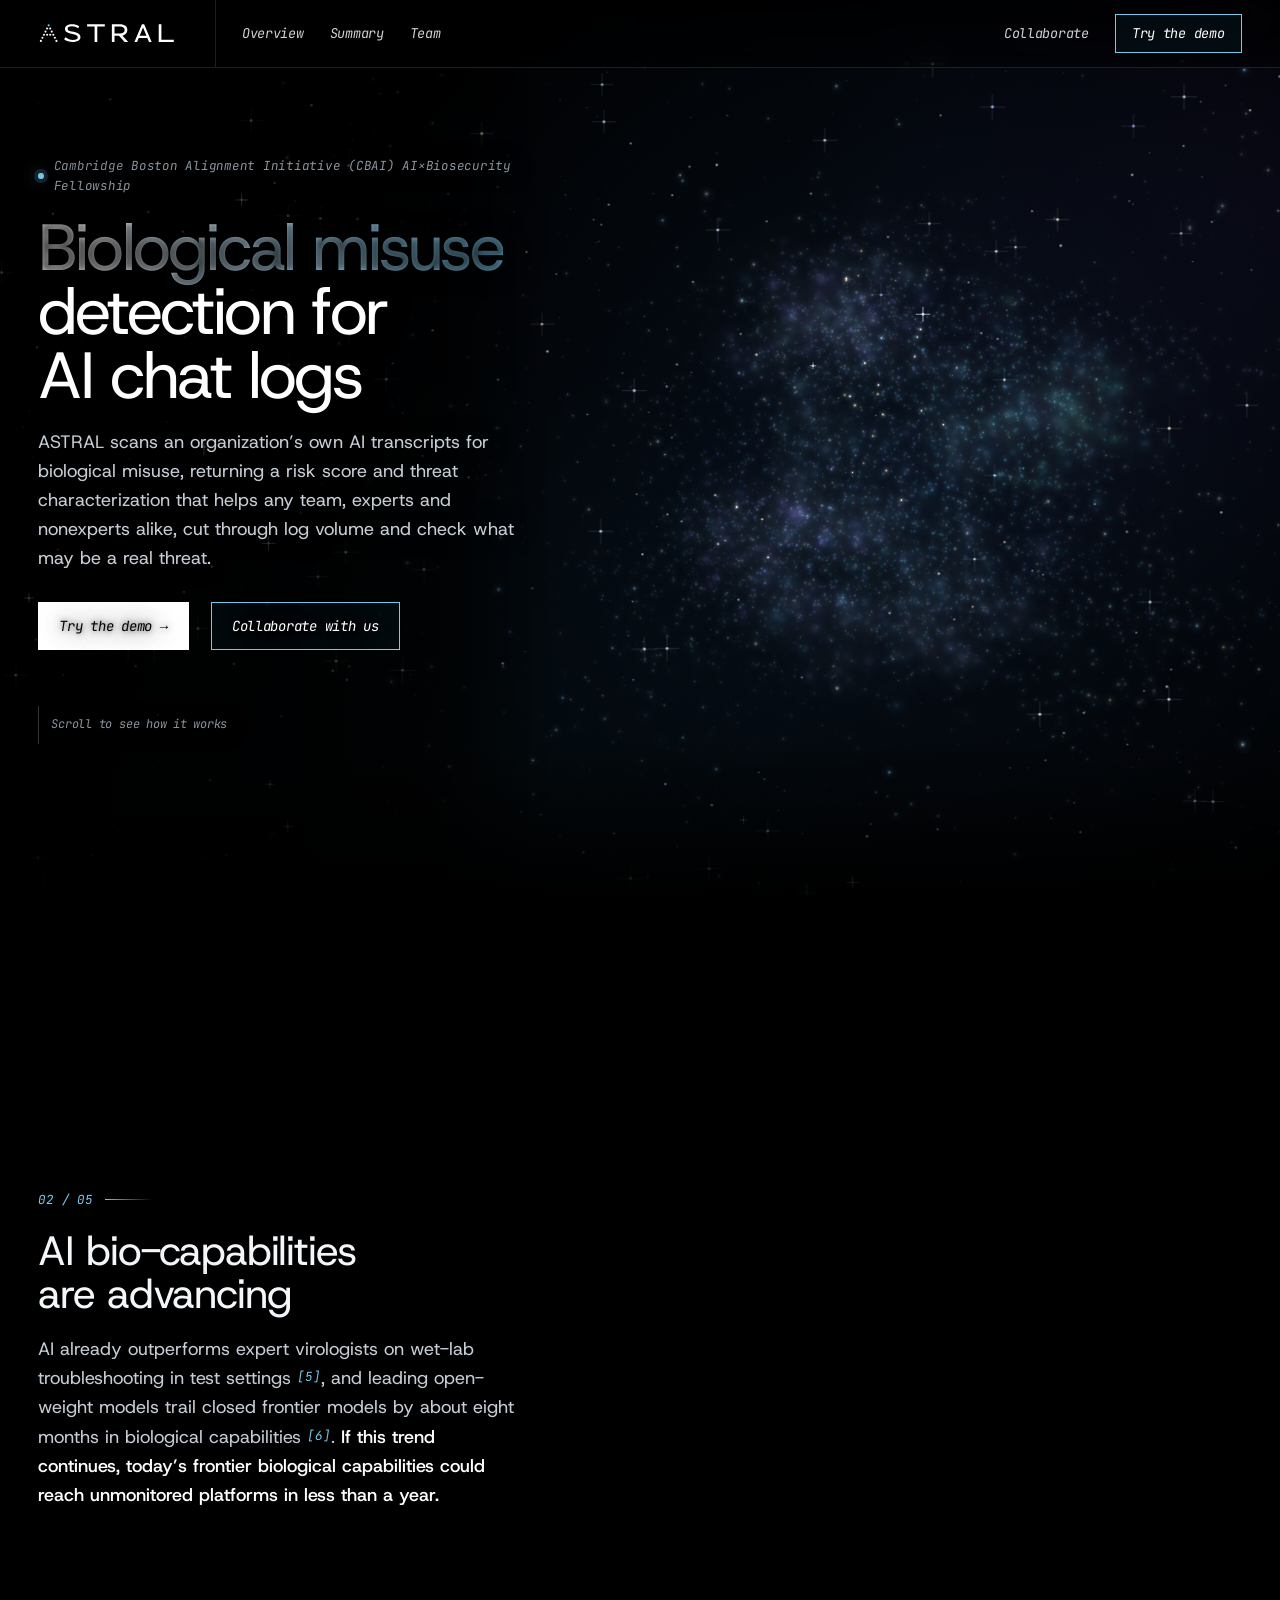
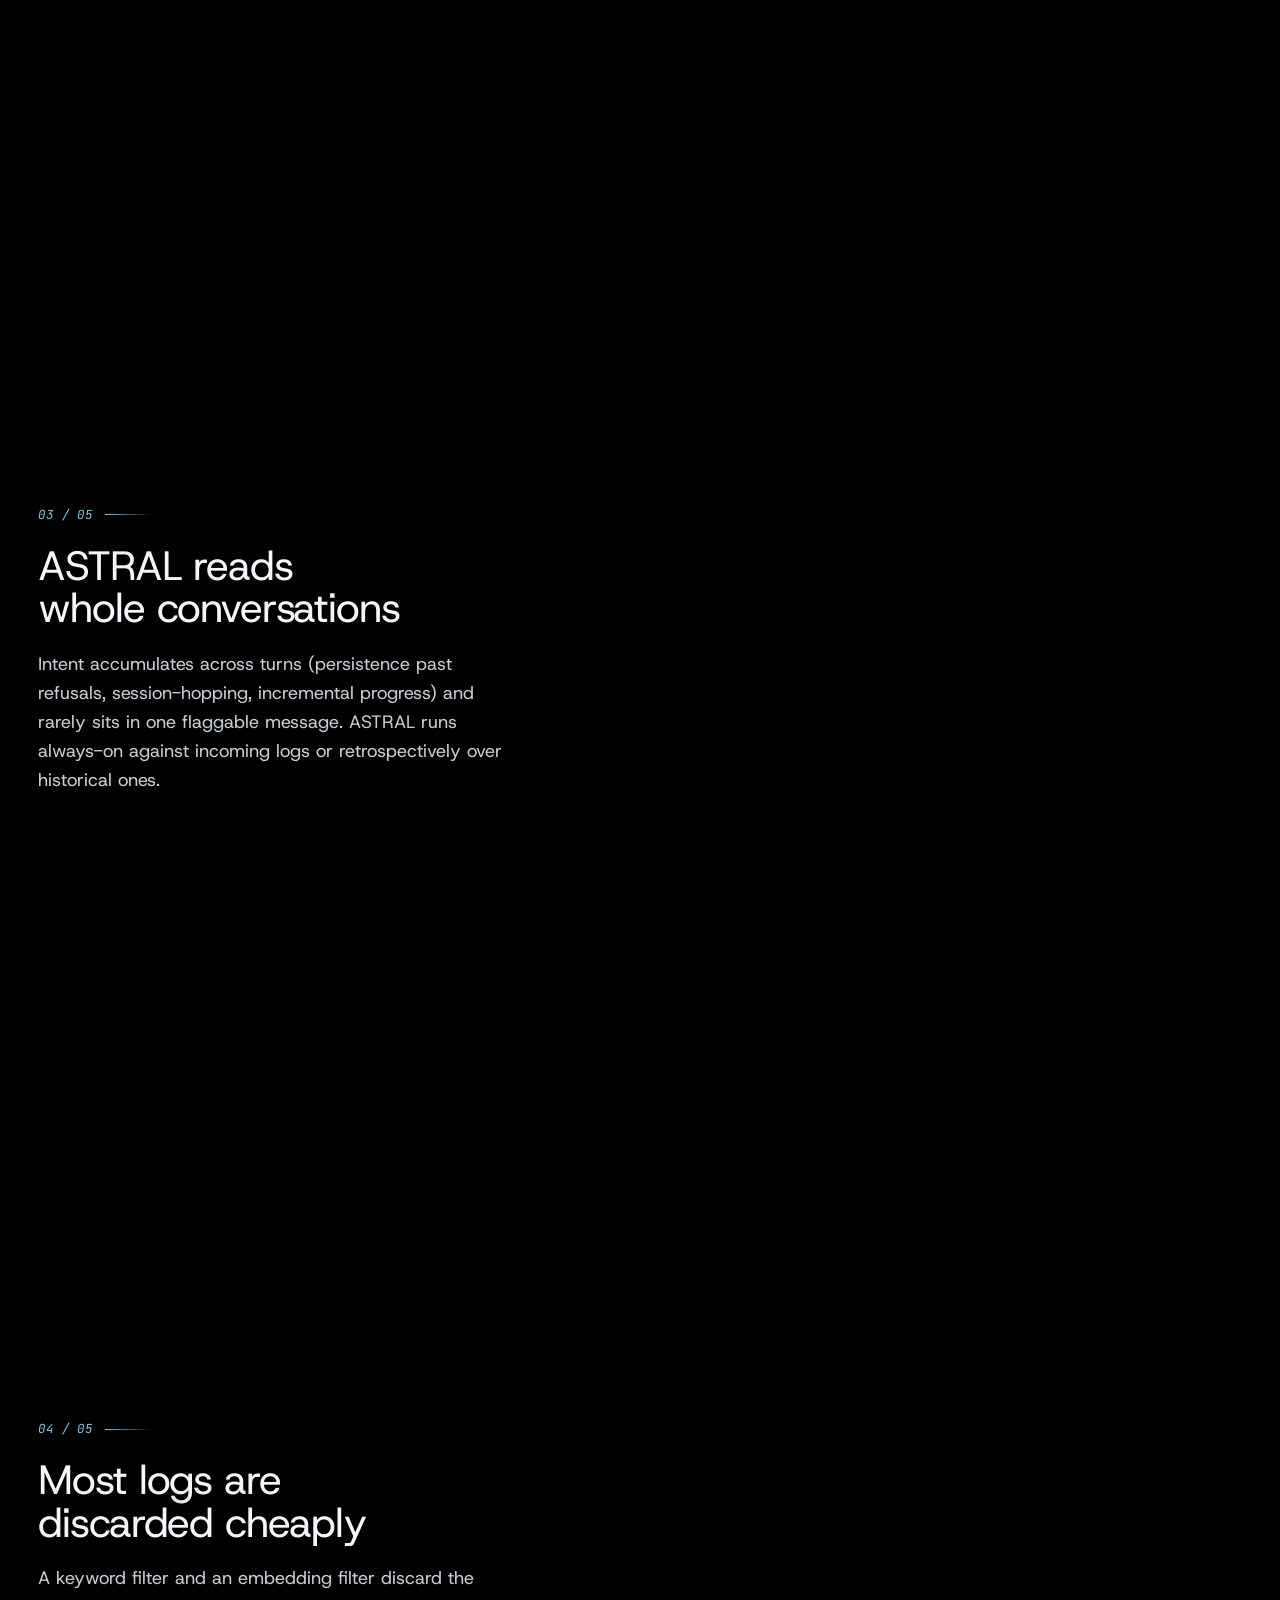
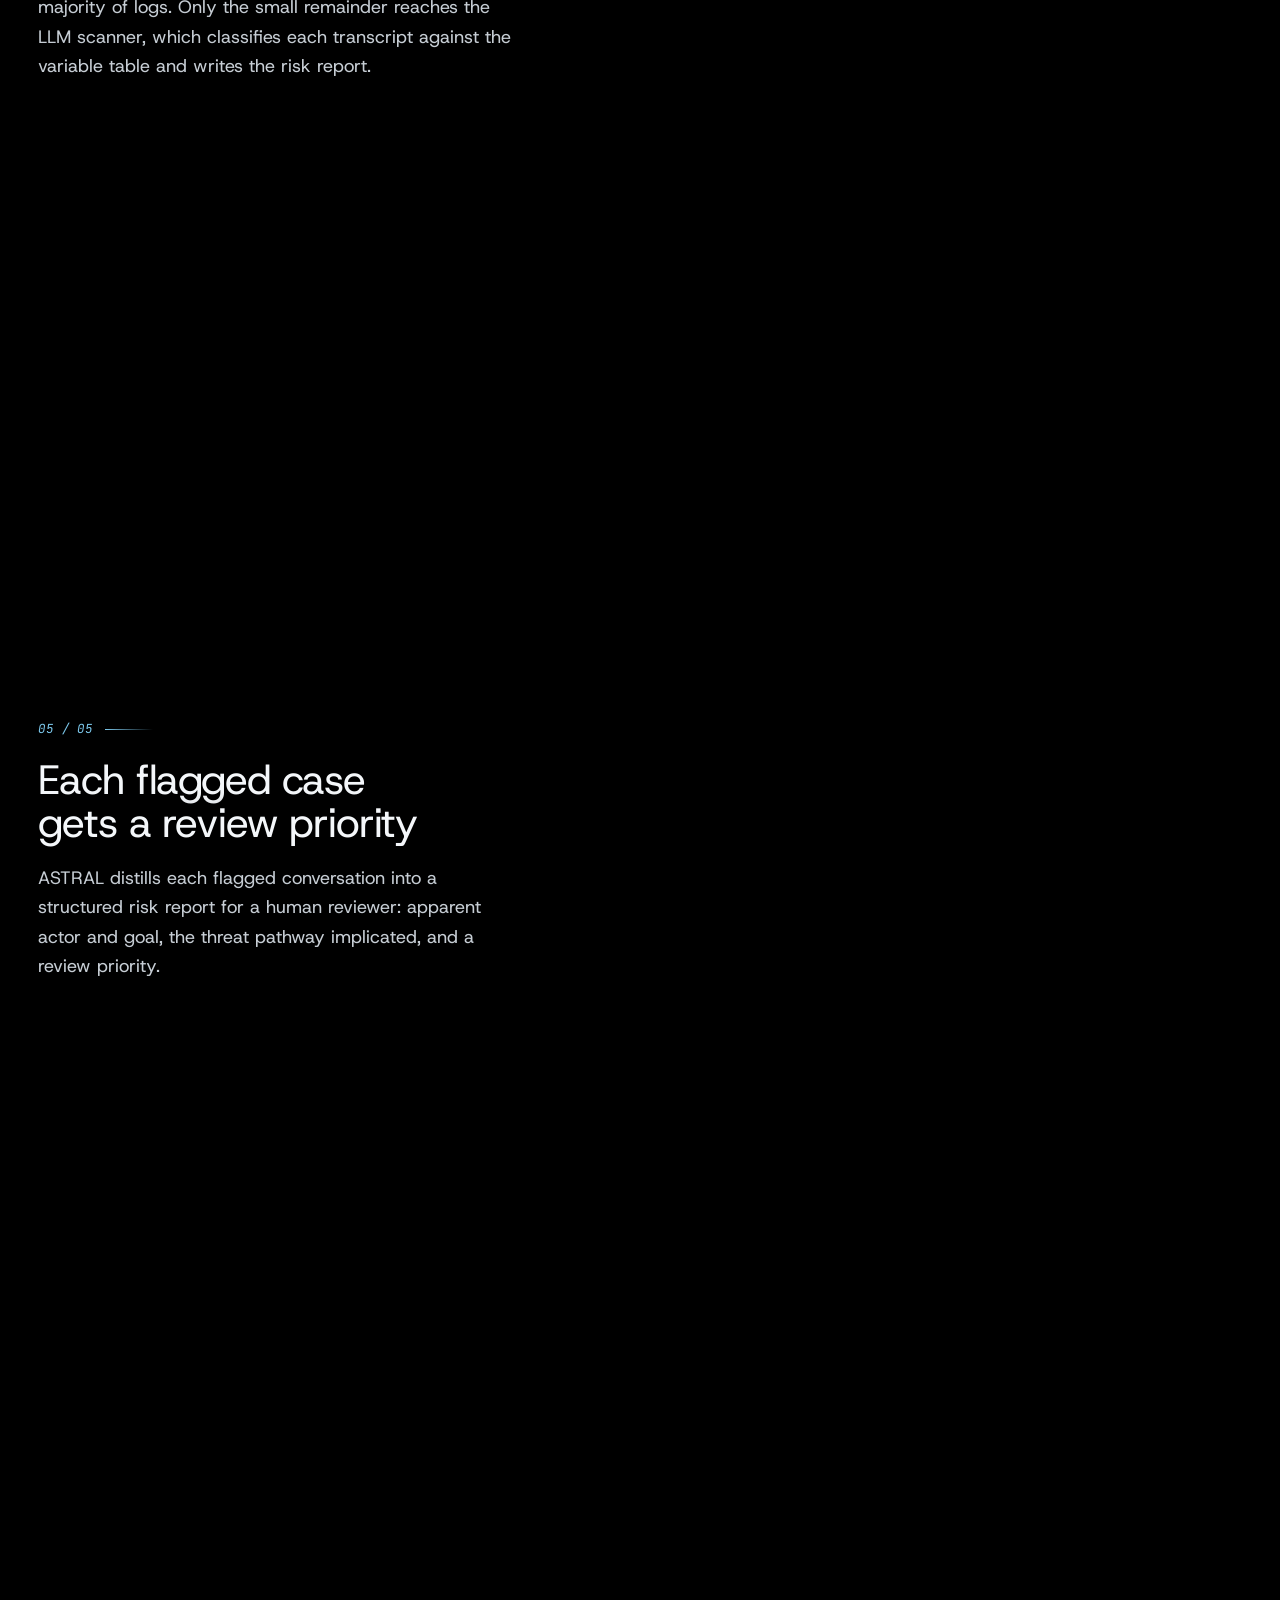
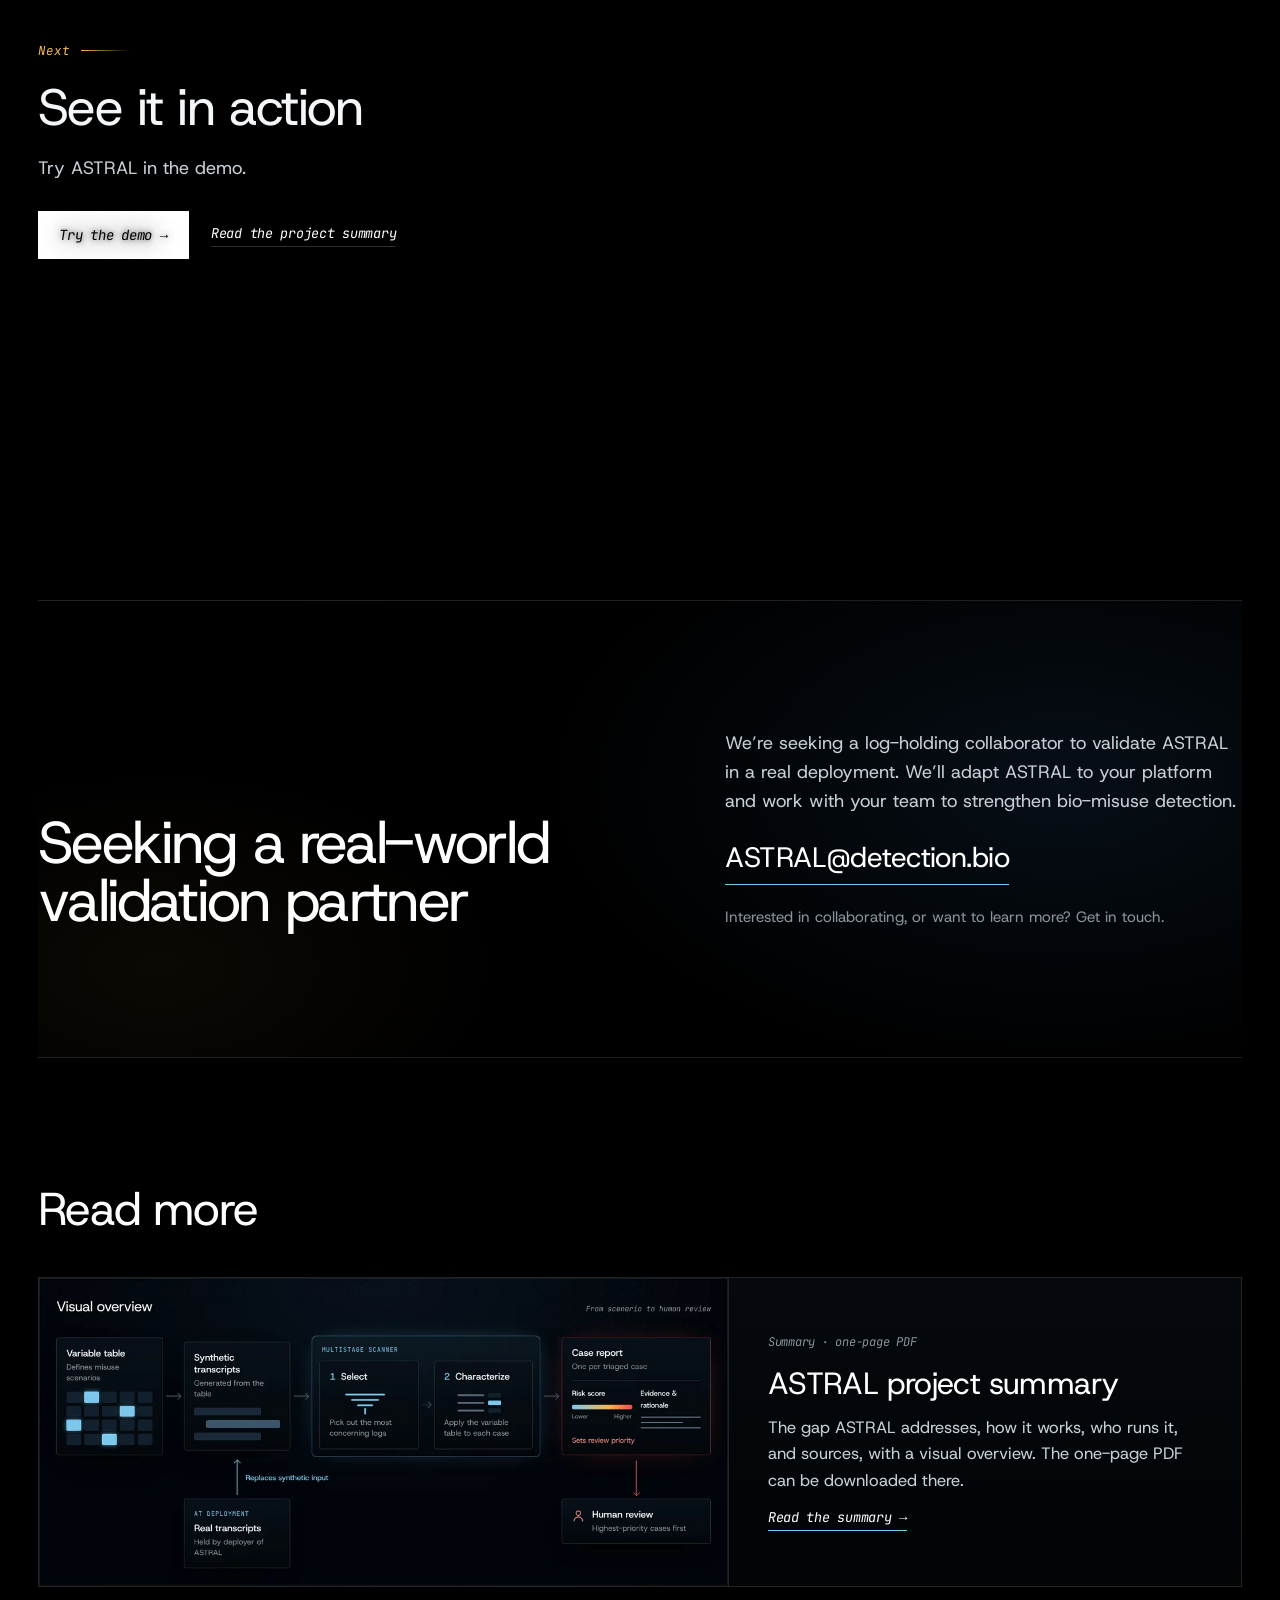
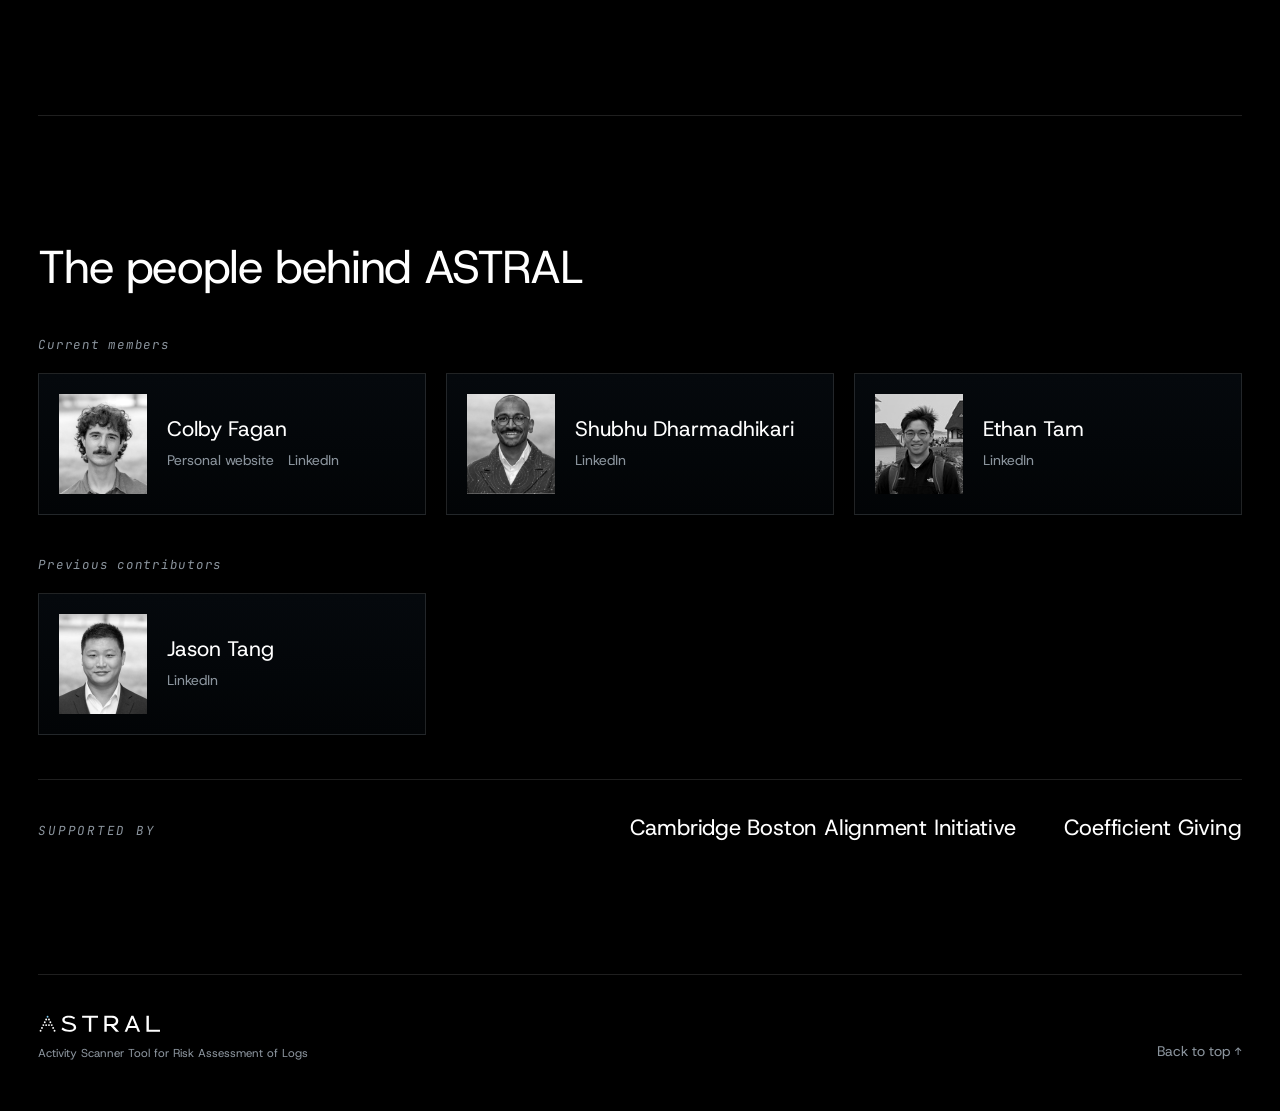
==== docs/index.html @ 5ff8e266 "Open with a nebula that forms the ASTRAL mark; drop heading labels Co-Authored-By: Claude Opus 5.5 <" ====
<!doctype html>
<html lang="en">
<head>
<meta charset="utf-8"><meta name="viewport" content="width=device-width, initial-scale=1">
<meta name="theme-color" content="#000000">
<meta name="robots" content="index, follow">
<link rel="canonical" href="https://astral.detection.bio/">
<meta name="description" content="ASTRAL scans an organization’s own AI chat logs for biological misuse and ranks conversations for human review. Try the demo or contact ASTRAL@detection.bio.">
<meta property="og:type" content="website">
<meta property="og:site_name" content="ASTRAL">
<meta property="og:title" content="ASTRAL — Biological misuse detection for AI chat logs">
<meta property="og:description" content="ASTRAL scans an organization’s own AI chat logs for biological misuse and ranks conversations for human review. Try the demo or contact ASTRAL@detection.bio.">
<meta property="og:url" content="https://astral.detection.bio/">
<meta property="og:image" content="https://astral.detection.bio/assets/social-preview.png?v=64b65c95d713">
<meta property="og:image:width" content="1200">
<meta property="og:image:height" content="630">
<meta property="og:image:alt" content="ASTRAL: biological misuse detection for AI chat logs, beside a nebula in which the ASTRAL mark forms">
<meta name="twitter:card" content="summary_large_image">
<meta name="twitter:image" content="https://astral.detection.bio/assets/social-preview.png?v=64b65c95d713">
<link rel="icon" href="assets/favicon.svg" type="image/svg+xml">
<link rel="icon" href="assets/favicon.ico" sizes="32x32">
<link rel="apple-touch-icon" href="assets/apple-touch-icon.png">
<title>ASTRAL — Biological misuse detection for AI chat logs</title>
<link rel="stylesheet" href="fonts.css?v=89ebba103f18">
<script>document.documentElement.classList.add('js')</script>
<style>
/* Layout: the dotted scene is pinned full-bleed behind the page while five text panels scroll over its left side;
   below it, contact, writing and team continue on the same black ground. */
:root{
  --bg:#000; --ink:#f4f7fa; --text:#c7ced5; --muted:#8a939c; --faint:#59626b;
  --line:rgba(255,255,255,.12); --line-2:rgba(255,255,255,.2);
  --ice:#7cc8ec; --ice-deep:#0e2a36; --amber:#f4b856;
  --sans:'Host Grotesk','Helvetica Neue',Arial,sans-serif;
  --mono:'JetBrains Mono',ui-monospace,Menlo,monospace;
  --gutter:clamp(20px,3vw,40px); --max:1400px;
  color-scheme:dark;
}
*{box-sizing:border-box}
html{scroll-behavior:smooth}
body{margin:0;background:var(--bg);color:var(--text);font-family:var(--sans);font-size:18px;line-height:1.6;-webkit-font-smoothing:antialiased;overflow-x:clip}
a{color:inherit;text-decoration:none}
h1,h2,h3,p{margin:0}
.i{font-family:var(--mono);font-style:italic;font-weight:400;letter-spacing:-.02em}
.skip-link{position:absolute;left:12px;top:-80px;z-index:40;background:#fff;color:#000;padding:10px 14px;font-size:14px}.skip-link:focus{top:12px}
a:focus-visible,button:focus-visible{outline:2px solid var(--ice);outline-offset:3px}
.wrap{max-width:var(--max);margin:0 auto;padding-inline:var(--gutter)}

/* header */
.site-header{position:fixed;inset:0 0 auto 0;z-index:20;height:68px;display:flex;align-items:stretch;border-bottom:1px solid var(--line);
  background:linear-gradient(180deg,rgba(0,0,0,.78),rgba(0,0,0,.45));backdrop-filter:blur(10px) saturate(1.2);-webkit-backdrop-filter:blur(10px) saturate(1.2)}
.brand{display:flex;align-items:center;padding:0 var(--gutter);border-right:1px solid var(--line)}
.logo{width:138px;height:auto;display:block}.logo-apex{fill:var(--ice)}.logo-dots circle,.logo-type{fill:#fff}
.site-header nav{display:flex;align-items:center;gap:26px;padding:0 26px;font-size:13.5px;color:#fff}
.site-header nav.right{margin-left:auto;padding-right:var(--gutter)}
.site-header nav a:not(.btn){opacity:.82;transition:opacity .2s}.site-header nav a:not(.btn):hover{opacity:1}
.btn{display:inline-flex;align-items:center;gap:10px;border:1px solid var(--ice);padding:8px 16px;font-size:13.5px;color:#fff;background:rgba(14,42,54,.25);transition:background .2s,border-color .2s}
.btn:hover{background:var(--ice-deep)}
.btn.solid{background:#fff;color:#000;border-color:#fff}.btn.solid:hover{background:var(--ice);border-color:var(--ice)}

/* scrolly */
.scrolly{position:relative;display:grid;grid-template-columns:minmax(0,1fr)}
.pin{grid-area:1/1;position:sticky;top:0;height:100vh;height:100svh;margin-inline:calc(50% - 50vw);overflow:hidden}
.pin canvas{display:block;width:100%;height:100%;
  -webkit-mask-image:linear-gradient(90deg,rgba(0,0,0,.3) calc(var(--safe,45%) - 120px),#000 var(--safe,45%));mask-image:linear-gradient(90deg,rgba(0,0,0,.3) calc(var(--safe,45%) - 120px),#000 var(--safe,45%))}
.pin::after{content:"";position:absolute;inset:auto 0 0 0;height:18vh;background:linear-gradient(180deg,transparent,#000);pointer-events:none}
.steps{grid-area:1/1;position:relative;z-index:2;padding-inline:var(--gutter);max-width:var(--max);margin:0 auto;width:100%}
.step{min-height:100vh;min-height:100svh;display:flex;flex-direction:column;justify-content:center;gap:20px;max-width:34rem;padding-block:96px;
  transition:opacity .7s ease,transform .9s cubic-bezier(.2,.7,.2,1);text-shadow:0 0 24px #000,0 0 6px rgba(0,0,0,.7)}
.js .step{opacity:.2;transform:translateY(14px)}
.js .step.is-active{opacity:1;transform:none}
.step .count{display:flex;align-items:center;gap:12px;font-size:12.5px;color:var(--ice)}
.step .count::after{content:"";width:48px;height:1px;background:linear-gradient(90deg,var(--ice),transparent)}
.step h2{font-weight:400;font-size:clamp(32px,3.2vw,48px);line-height:1.04;letter-spacing:-.028em;color:var(--ink);text-wrap:balance}
.step p.body{font-size:19px;line-height:1.62;color:var(--text);max-width:31em}
.step p.body strong{color:#fff;font-weight:500}
.cite{font-family:var(--mono);font-style:italic;font-size:.7em;color:var(--ice);vertical-align:.25em}
.hero h1{font-weight:400;font-size:clamp(46px,5.1vw,78px);line-height:.98;letter-spacing:-.04em;color:#fff;text-wrap:balance}
.hero h1 em{font-style:normal;background:linear-gradient(92deg,#fff 10%,#a9dcf5 60%,#7cc8ec);-webkit-background-clip:text;background-clip:text;color:transparent}
.hero .kicker{display:flex;align-items:center;gap:10px;font-size:12.5px;color:var(--muted)}
.hero .kicker::before{content:"";width:6px;height:6px;border-radius:50%;background:var(--ice);box-shadow:0 0 0 4px rgba(124,200,236,.14),0 0 14px rgba(124,200,236,.8)}
.btn.lg{padding:12px 20px;font-size:14px}
.step .actions{display:flex;flex-wrap:wrap;gap:12px 22px;align-items:center;margin-top:8px}
.step .actions .link{font-size:13.5px;color:#fff;border-bottom:1px solid var(--line-2);padding-bottom:2px}
.cue{display:flex;align-items:center;gap:12px;margin-top:36px;font-size:12px;color:var(--muted)}
.cue span{position:relative;width:1px;height:38px;background:var(--line-2);overflow:hidden}
.cue span::after{content:"";position:absolute;left:0;top:-40%;width:1px;height:40%;background:var(--ice);animation:cue 2.2s cubic-bezier(.6,0,.2,1) infinite}
@keyframes cue{to{top:100%}}

/* sections below */
.section{position:relative;z-index:2;border-top:1px solid var(--line);padding-block:clamp(80px,10vw,140px)}
.section-head{display:flex;align-items:end;justify-content:space-between;gap:24px;margin-bottom:44px}
.section-head h2{font-weight:400;font-size:clamp(34px,3.6vw,54px);line-height:1.02;letter-spacing:-.03em;color:#fff}
#contact{background:radial-gradient(60% 90% at 85% 40%,rgba(40,90,140,.16),transparent 70%),radial-gradient(40% 60% at 10% 80%,rgba(244,184,86,.05),transparent 70%)}
.contact{display:grid;grid-template-columns:minmax(0,1.1fr) minmax(0,.9fr);gap:56px;align-items:end}
.contact h2{font-weight:400;font-size:clamp(38px,4.6vw,70px);line-height:.98;letter-spacing:-.04em;color:#fff;text-wrap:balance}
.contact .side{display:grid;gap:20px}
.contact .mail{font-size:clamp(22px,2.2vw,30px);letter-spacing:-.02em;color:#fff;border-bottom:1px solid var(--ice);width:fit-content;padding-bottom:4px}
.contact .mail:hover{color:var(--ice)}
.contact .note{font-size:15px;color:var(--muted)}
.summary-card{display:grid;grid-template-columns:minmax(0,1.35fr) minmax(0,1fr);border:1px solid var(--line);background:linear-gradient(180deg,#05090d,#020406);transition:border-color .3s,transform .4s cubic-bezier(.2,.7,.2,1)}
.summary-card:hover{border-color:rgba(124,200,236,.45);transform:translateY(-3px)}
.summary-card .shot{display:block;overflow:hidden;border-right:1px solid var(--line);background:#02050a}
.summary-card .shot img{display:block;width:100%;height:100%;object-fit:cover;object-position:left center;transition:transform .8s cubic-bezier(.2,.7,.2,1)}
.summary-card:hover .shot img{transform:scale(1.025)}
.summary-card .txt{display:grid;gap:14px;align-content:center;padding:clamp(24px,3vw,40px)}
.summary-card .meta{font-size:12px;color:var(--muted)}
.summary-card .h{font-size:clamp(26px,2.4vw,34px);line-height:1.08;letter-spacing:-.02em;color:#fff}
.summary-card .p{font-size:16.5px;color:var(--text)}
.summary-card .go{font-size:13.5px;color:#fff;border-bottom:1px solid var(--ice);width:fit-content;padding-bottom:1px}
.step.cta h2{font-size:clamp(38px,4vw,60px)}
.step.cta .count{color:var(--amber)}.step.cta .count::after{background:linear-gradient(90deg,var(--amber),transparent)}
.team-members{list-style:none;margin:0;padding:0;display:grid;grid-template-columns:repeat(3,minmax(0,1fr));gap:20px}
.member{position:relative;display:flex;gap:20px;align-items:center;padding:20px;border:1px solid var(--line);background:linear-gradient(180deg,#05090d,#020406);transition:border-color .3s}
.member:hover{border-color:rgba(124,200,236,.45)}
.member img{width:88px;height:100px;object-fit:cover;filter:grayscale(1) contrast(1.05);flex:none;transition:filter .4s}
.member:hover img{filter:grayscale(.2)}
.member-target{position:absolute;inset:0;z-index:1}
.member h4{margin:0;font-weight:400;font-size:21px;color:#fff;line-height:1.25}
.team-group{margin:0 0 18px;font-size:12.5px;letter-spacing:.06em;color:var(--muted)}
.team-members+.team-group{margin-top:40px}
.profile-links{position:relative;z-index:2;display:flex;gap:14px;margin-top:6px;font-size:14px;color:var(--muted)}
.member:not(.member--multi) .profile-links{z-index:0}
.profile-link:hover{color:var(--ice)}
.funders{display:flex;flex-wrap:wrap;align-items:baseline;gap:14px 48px;margin-top:44px;padding-top:30px;border-top:1px solid var(--line)}
.funders .lbl{font-size:12.5px;letter-spacing:.14em;text-transform:uppercase;color:var(--muted);margin-right:auto}
.funders a{font-size:22px;letter-spacing:-.01em;color:#fff;border-bottom:1px solid transparent;transition:border-color .2s}
.funders a:hover{border-color:var(--ice)}
.site-footer{display:flex;justify-content:space-between;align-items:flex-end;gap:24px;padding-block:36px 48px;border-top:1px solid var(--line);font-size:14px;color:var(--muted)}
.site-footer .brand{display:flex;flex-direction:column;align-items:flex-start;gap:8px;padding:0;border:0}
.site-footer .logo{width:124px}
.site-footer .brand-expansion{display:block;font-size:11.5px}

@media (max-width:1320px){.step{max-width:30rem}.step p.body{font-size:18px}}
@media (max-width:1100px){.step{max-width:26rem}.step p.body{font-size:17px}.hero h1{font-size:clamp(40px,4.8vw,52px)}.step h2{font-size:32px}}
@media (max-width:900px){
  .site-header{position:sticky;height:auto}.brand{border-right:0;padding:16px 20px}
  .site-header nav{display:none}.site-header nav.right{display:flex;padding:0 20px}.site-header nav.right a:not(.btn){display:none}
  .scrolly{grid-template-rows:auto auto}
  .pin{grid-area:1/1;top:0;height:56svh;margin-inline:calc(50% - 50vw);z-index:3;background:#000}
  .pin canvas{-webkit-mask-image:none;mask-image:none}
  .pin::after{height:9vh}
  .steps{grid-area:2/1;padding-inline:20px}
  .step{min-height:68svh;justify-content:flex-start;padding-block:36px 24px;max-width:none;text-shadow:none}
  .step p.body{font-size:18px}.step h2{font-size:clamp(30px,8vw,40px)}
  .hero h1{font-size:clamp(40px,11vw,56px)}
  .cue{display:none}
  .contact,.summary-card,.team-members{grid-template-columns:minmax(0,1fr)}
  .summary-card .shot{border-right:0;border-bottom:1px solid var(--line);aspect-ratio:16/7}
  .site-footer{flex-direction:column;align-items:flex-start}
}
@media (prefers-reduced-motion:reduce){html{scroll-behavior:auto}.step{transition:none;transform:none}.cue span::after{animation:none}.summary-card,.summary-card .shot img,.member img{transition:none}}
</style>
</head>
<body>
<a class="skip-link" href="#top">Skip to content</a>
<header class="site-header">
  <a class="brand" href="#top" aria-label="ASTRAL home"><svg class="logo" viewBox="0 0 312 64" role="img" aria-label="ASTRAL"><g transform="translate(1.46,10.17) scale(0.704)"><circle class="logo-apex" cx="32" cy="6" r="3.4"/><g class="logo-dots"><circle cx="27" cy="16" r="3.4"/><circle cx="37" cy="16" r="3.4"/><circle cx="22" cy="26" r="3.4"/><circle cx="42" cy="26" r="3.4"/><circle cx="17" cy="36" r="3.4"/><circle cx="27" cy="36" r="3.4"/><circle cx="37" cy="36" r="3.4"/><circle cx="47" cy="36" r="3.4"/><circle cx="12" cy="46" r="3.4"/><circle cx="52" cy="46" r="3.4"/><circle cx="7" cy="56" r="3.4"/><circle cx="57" cy="56" r="3.4"/></g></g><g class="logo-type"><g transform="translate(58,9)"><path d="M35 6C30 2 25 1 19 1 9 1 3 6 3 13c0 7 5 10 15 12l4 1c7 2 10 4 10 8 0 5-4 7-11 7-7 0-12-3-17-7l-3 5c5 5 12 7 20 7 10 0 17-5 17-12 0-8-5-11-15-14l-5-1c-7-2-9-3-9-7 0-4 4-6 10-6 5 0 10 2 14 5Z" transform="translate(0,2.11) scale(1,.889)"/></g><g transform="translate(111,9)"><path d="M0 3h40v5H23v35h-6V8H0Z"/></g><g transform="translate(164,9)"><path fill-rule="evenodd" d="M3 3h18c11 0 17 5 17 13 0 6-4 11-11 13l13 14h-8L19 29H9v14H3Zm6 5v16h12c7 0 11-3 11-8s-4-8-11-8Z"/></g><g transform="translate(217,9)"><path d="M1 43 18 3h5l17 40h-6L20.5 10 7 43Z M10 29h21v5H10Z"/></g><g transform="translate(270,9)"><path d="M3 3h6v35h28v5H3Z"/></g></g></svg></a>
  <nav class="i"><a href="#top">Overview</a><a href="summary.html">Summary</a><a href="#team">Team</a></nav>
  <nav class="i right"><a href="#contact">Collaborate</a><a class="btn" href="demo/">Try the demo</a></nav>
</header>
<main id="top">
  <div class="scrolly">
    <div class="pin">
      <canvas role="img" aria-label="Dotted visual that changes as you scroll: a nebula in which the ASTRAL mark forms, a DNA double helix, a wall of chat transcripts, five transcripts flagged while the rest fade, and a list ranked priority 1 to 3."></canvas>
    </div>
    <div class="steps">
    <section class="step hero is-active" data-stage="0" aria-label="Introduction">
      <p class="kicker i">Cambridge Boston Alignment Initiative (CBAI) AI×Biosecurity Fellowship</p>
      <h1><em>Biological misuse</em> detection for AI chat logs</h1>
      <p class="body">ASTRAL scans an organization’s own AI transcripts for biological misuse, returning a risk score and threat characterization that helps any team, experts and nonexperts alike, cut through log volume and check what may be a real threat.</p>
      <div class="actions"><a class="btn solid lg i" href="demo/">Try the demo →</a><a class="btn lg i" href="#contact">Collaborate with us</a></div>
      <p class="cue i"><span></span>Scroll to see how it works</p>
    </section>
    <section class="step" data-stage="1">
      <p class="count i">02 / 05</p>
      <h2>AI bio-capabilities are advancing</h2>
      <p class="body">AI already outperforms expert virologists on wet-lab troubleshooting in test settings <span class="cite">[5]</span>, and leading open-weight models trail closed frontier models by about eight months in biological capabilities <span class="cite">[6]</span>. <strong>If this trend continues, today’s frontier biological capabilities could reach unmonitored platforms in less than a year.</strong></p>
    </section>
    <section class="step" data-stage="2">
      <p class="count i">03 / 05</p>
      <h2>ASTRAL reads whole conversations</h2>
      <p class="body">Intent accumulates across turns (persistence past refusals, session-hopping, incremental progress) and rarely sits in one flaggable message. ASTRAL runs always-on against incoming logs or retrospectively over historical ones.</p>
    </section>
    <section class="step" data-stage="3">
      <p class="count i">04 / 05</p>
      <h2>Most logs are discarded cheaply</h2>
      <p class="body">A keyword filter and an embedding filter discard the majority of logs. Only the small remainder reaches the LLM scanner, which classifies each transcript against the variable table and writes the risk report.</p>
    </section>
    <section class="step" data-stage="4">
      <p class="count i">05 / 05</p>
      <h2>Each flagged case gets a review priority</h2>
      <p class="body">ASTRAL distills each flagged conversation into a structured risk report for a human reviewer: apparent actor and goal, the threat pathway implicated, and a review priority.</p>
    </section>
    <section class="step cta" data-stage="4" aria-labelledby="demo-title">
      <p class="count i">Next</p>
      <h2 id="demo-title">See it in action</h2>
      <p class="body">Try ASTRAL in the demo.</p>
      <div class="actions"><a class="btn solid lg i" href="demo/">Try the demo →</a><a class="link i" href="summary.html">Read the project summary</a></div>
    </section>
    </div>
  </div>

  <div class="wrap">
  <section class="section" id="contact" aria-labelledby="contact-title">
    <div class="contact">
      <div><h2 id="contact-title">Seeking a real-world validation partner</h2></div>
      <div class="side"><p>We’re seeking a log-holding collaborator to validate ASTRAL in a real deployment. We’ll adapt ASTRAL to your platform and work with your team to strengthen bio-misuse detection.</p><a class="mail" href="mailto:ASTRAL@detection.bio">ASTRAL@detection.bio</a><p class="note">Interested in collaborating, or want to learn more? Get in touch.</p></div>
    </div>
  </section>

  <section class="section" id="read-more" aria-labelledby="read-title">
    <div class="section-head"><div><h2 id="read-title">Read more</h2></div></div>
    <a class="summary-card" href="summary.html">
      <span class="shot"><img src="assets/summary-preview.webp" width="1200" height="430" alt="Preview of the visual overview on the project summary page" loading="lazy" decoding="async"></span>
      <span class="txt">
        <span class="meta i">Summary · one-page PDF</span>
        <span class="h">ASTRAL project summary</span>
        <span class="p">The gap ASTRAL addresses, how it works, who runs it, and sources, with a visual overview. The one-page PDF can be downloaded there.</span>
        <span class="go i">Read the summary →</span>
      </span>
    </a>
  </section>

  <section class="section" id="team" aria-labelledby="team-title">
    <div class="section-head"><div><h2 id="team-title">The people behind ASTRAL</h2></div></div>
    <h3 class="team-group i" id="current-members-title">Current members</h3>
    <ul class="team-members" aria-labelledby="current-members-title">
      <li class="member member--multi"><a class="member-target" href="https://colbyfagan.com" aria-label="Colby Fagan personal website"></a><img src="assets/team/colby-fagan.jpg" alt="" width="640" height="640" loading="lazy" decoding="async"><div class="member-info"><h4>Colby Fagan</h4><div class="profile-links"><a class="profile-link" href="https://colbyfagan.com">Personal website</a><a class="profile-link" href="https://www.linkedin.com/in/colby-fagan/">LinkedIn</a></div></div></li>
      <li class="member"><a class="member-target" href="https://www.linkedin.com/in/shubhu-dharmadhikari/" aria-label="Shubhu Dharmadhikari on LinkedIn"></a><img src="assets/team/shubhu-dharmadhikari.jpg" alt="" width="640" height="640" loading="lazy" decoding="async"><div class="member-info"><h4>Shubhu Dharmadhikari</h4><div class="profile-links"><span class="profile-link">LinkedIn</span></div></div></li>
      <li class="member"><a class="member-target" href="https://www.linkedin.com/in/ethantam5133/" aria-label="Ethan Tam on LinkedIn"></a><img src="assets/team/ethan-tam.jpg" alt="" width="128" height="128" loading="lazy" decoding="async"><div class="member-info"><h4>Ethan Tam</h4><div class="profile-links"><span class="profile-link">LinkedIn</span></div></div></li>
    </ul>
    <h3 class="team-group i" id="previous-contributors-title">Previous contributors</h3>
    <ul class="team-members" aria-labelledby="previous-contributors-title">
      <li class="member"><a class="member-target" href="https://www.linkedin.com/in/jason-tang-b28a0318a/" aria-label="Jason Tang on LinkedIn"></a><img src="assets/team/jason-tang.jpg" alt="" width="400" height="400" loading="lazy" decoding="async"><div class="member-info"><h4>Jason Tang</h4><div class="profile-links"><span class="profile-link">LinkedIn</span></div></div></li>
    </ul>
    <aside class="funders" aria-label="Project support"><p class="lbl i">Supported by</p><a href="https://www.cbai.ai/">Cambridge Boston Alignment Initiative</a><a href="https://coefficientgiving.org/">Coefficient Giving</a></aside>
  </section>

  <footer class="site-footer">
    <a class="brand" href="#top"><svg class="logo" viewBox="0 0 312 64" role="img" aria-label="ASTRAL"><g transform="translate(1.46,10.17) scale(0.704)"><circle class="logo-apex" cx="32" cy="6" r="3.4"/><g class="logo-dots"><circle cx="27" cy="16" r="3.4"/><circle cx="37" cy="16" r="3.4"/><circle cx="22" cy="26" r="3.4"/><circle cx="42" cy="26" r="3.4"/><circle cx="17" cy="36" r="3.4"/><circle cx="27" cy="36" r="3.4"/><circle cx="37" cy="36" r="3.4"/><circle cx="47" cy="36" r="3.4"/><circle cx="12" cy="46" r="3.4"/><circle cx="52" cy="46" r="3.4"/><circle cx="7" cy="56" r="3.4"/><circle cx="57" cy="56" r="3.4"/></g></g><g class="logo-type"><g transform="translate(58,9)"><path d="M35 6C30 2 25 1 19 1 9 1 3 6 3 13c0 7 5 10 15 12l4 1c7 2 10 4 10 8 0 5-4 7-11 7-7 0-12-3-17-7l-3 5c5 5 12 7 20 7 10 0 17-5 17-12 0-8-5-11-15-14l-5-1c-7-2-9-3-9-7 0-4 4-6 10-6 5 0 10 2 14 5Z" transform="translate(0,2.11) scale(1,.889)"/></g><g transform="translate(111,9)"><path d="M0 3h40v5H23v35h-6V8H0Z"/></g><g transform="translate(164,9)"><path fill-rule="evenodd" d="M3 3h18c11 0 17 5 17 13 0 6-4 11-11 13l13 14h-8L19 29H9v14H3Zm6 5v16h12c7 0 11-3 11-8s-4-8-11-8Z"/></g><g transform="translate(217,9)"><path d="M1 43 18 3h5l17 40h-6L20.5 10 7 43Z M10 29h21v5H10Z"/></g><g transform="translate(270,9)"><path d="M3 3h6v35h28v5H3Z"/></g></g></svg><span class="brand-expansion">Activity Scanner Tool for Risk Assessment of Logs</span></a>
    <a href="#top">Back to top ↑</a>
  </footer>
  </div>
</main>
<script src="scroll-visual.js?v=f06f231cb977"></script>
<script>
(() => {
  const canvas = document.querySelector('.pin canvas');
  const steps = [...document.querySelectorAll('.step')];
  const narrow = matchMedia('(max-width: 900px)');
  // The free area for the visual: from just right of the text column to the page gutter.
  const safe = () => {
    const c = canvas.getBoundingClientRect();
    if (narrow.matches) return { left: 0, right: c.width };
    const gutter = parseFloat(getComputedStyle(steps[0].parentElement).paddingRight) || 32;
    const left = steps[0].getBoundingClientRect().right - c.left + Math.max(32, c.width * .03);
    canvas.parentElement.style.setProperty('--safe', Math.round(left) + 'px');
    return { left, right: c.width - gutter };
  };
  const scene = AstralScroll.create(canvas, { safe });
  let current = 0;
  const stageOf = k => +steps[k].dataset.stage;
  const set = k => {
    if (k === current) return;
    current = k; scene.goTo(stageOf(k));
    steps.forEach((s, j) => s.classList.toggle('is-active', j === k));
  };
  const pick = () => {
    const line = innerHeight * (narrow.matches ? .78 : .55);
    let k = 0;
    steps.forEach((s, j) => { if (s.getBoundingClientRect().top < line) k = j; });
    set(k);
  };
  addEventListener('scroll', pick, { passive: true }); addEventListener('resize', pick); pick();
})();
</script>
</body>
</html>
---- docs/fonts.css ----
/* Host Grotesk and JetBrains Mono, self-hosted (SIL Open Font License). Paths are relative to this file. */
@font-face{font-family:'Host Grotesk';font-style:italic;font-weight:300 800;font-display:swap;src:url(assets/fonts/HostGrotesk-italic-300_800.woff2) format('woff2');unicode-range:U+0000-00FF, U+0131, U+0152-0153, U+02BB-02BC, U+02C6, U+02DA, U+02DC, U+0304, U+0308, U+0329, U+2000-206F, U+20AC, U+2122, U+2191, U+2193, U+2212, U+2215, U+FEFF, U+FFFD}
@font-face{font-family:'Host Grotesk';font-style:normal;font-weight:300 800;font-display:swap;src:url(assets/fonts/HostGrotesk-normal-300_800.woff2) format('woff2');unicode-range:U+0000-00FF, U+0131, U+0152-0153, U+02BB-02BC, U+02C6, U+02DA, U+02DC, U+0304, U+0308, U+0329, U+2000-206F, U+20AC, U+2122, U+2191, U+2193, U+2212, U+2215, U+FEFF, U+FFFD}
@font-face{font-family:'JetBrains Mono';font-style:italic;font-weight:100 800;font-display:swap;src:url(assets/fonts/JetBrainsMono-italic-100_800.woff2) format('woff2');unicode-range:U+0000-00FF, U+0131, U+0152-0153, U+02BB-02BC, U+02C6, U+02DA, U+02DC, U+0304, U+0308, U+0329, U+2000-206F, U+20AC, U+2122, U+2191, U+2193, U+2212, U+2215, U+FEFF, U+FFFD}
@font-face{font-family:'JetBrains Mono';font-style:normal;font-weight:100 800;font-display:swap;src:url(assets/fonts/JetBrainsMono-normal-100_800.woff2) format('woff2');unicode-range:U+0000-00FF, U+0131, U+0152-0153, U+02BB-02BC, U+02C6, U+02DA, U+02DC, U+0304, U+0308, U+0329, U+2000-206F, U+20AC, U+2122, U+2191, U+2193, U+2212, U+2215, U+FEFF, U+FFFD}
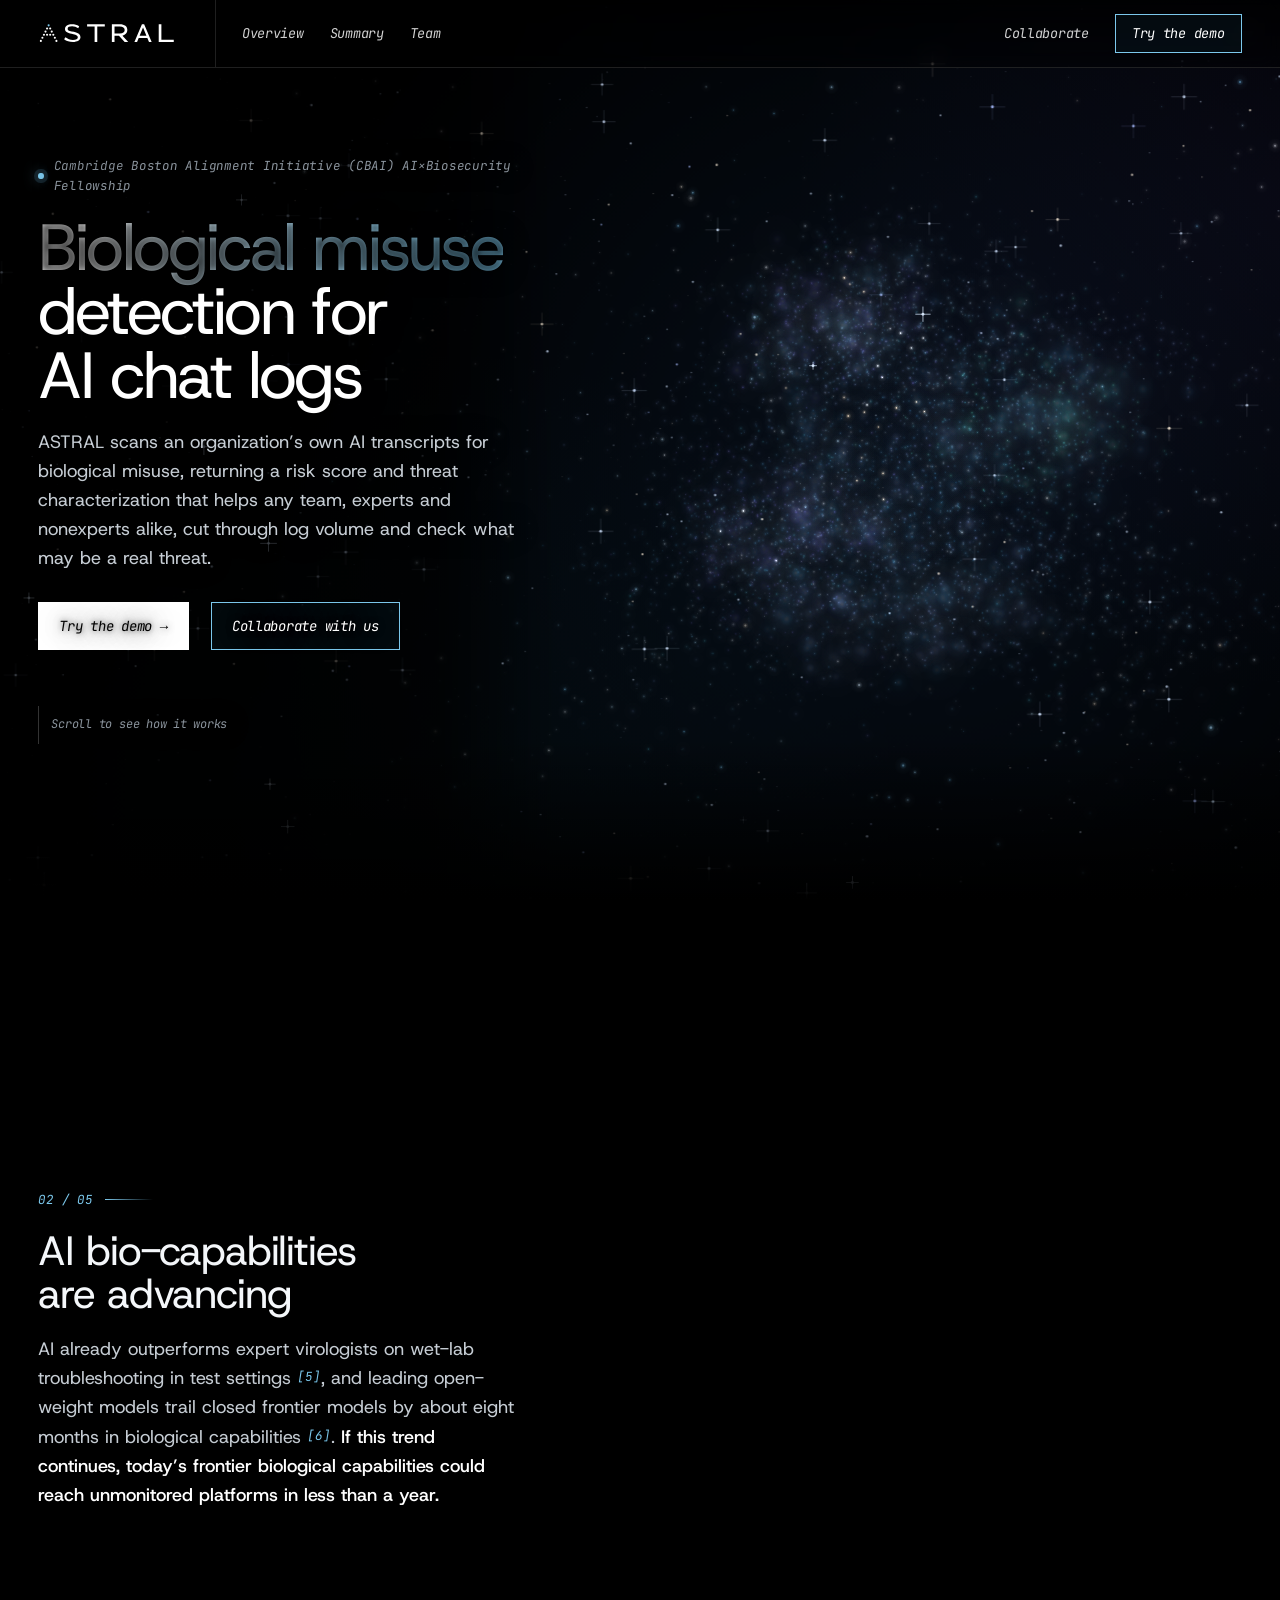
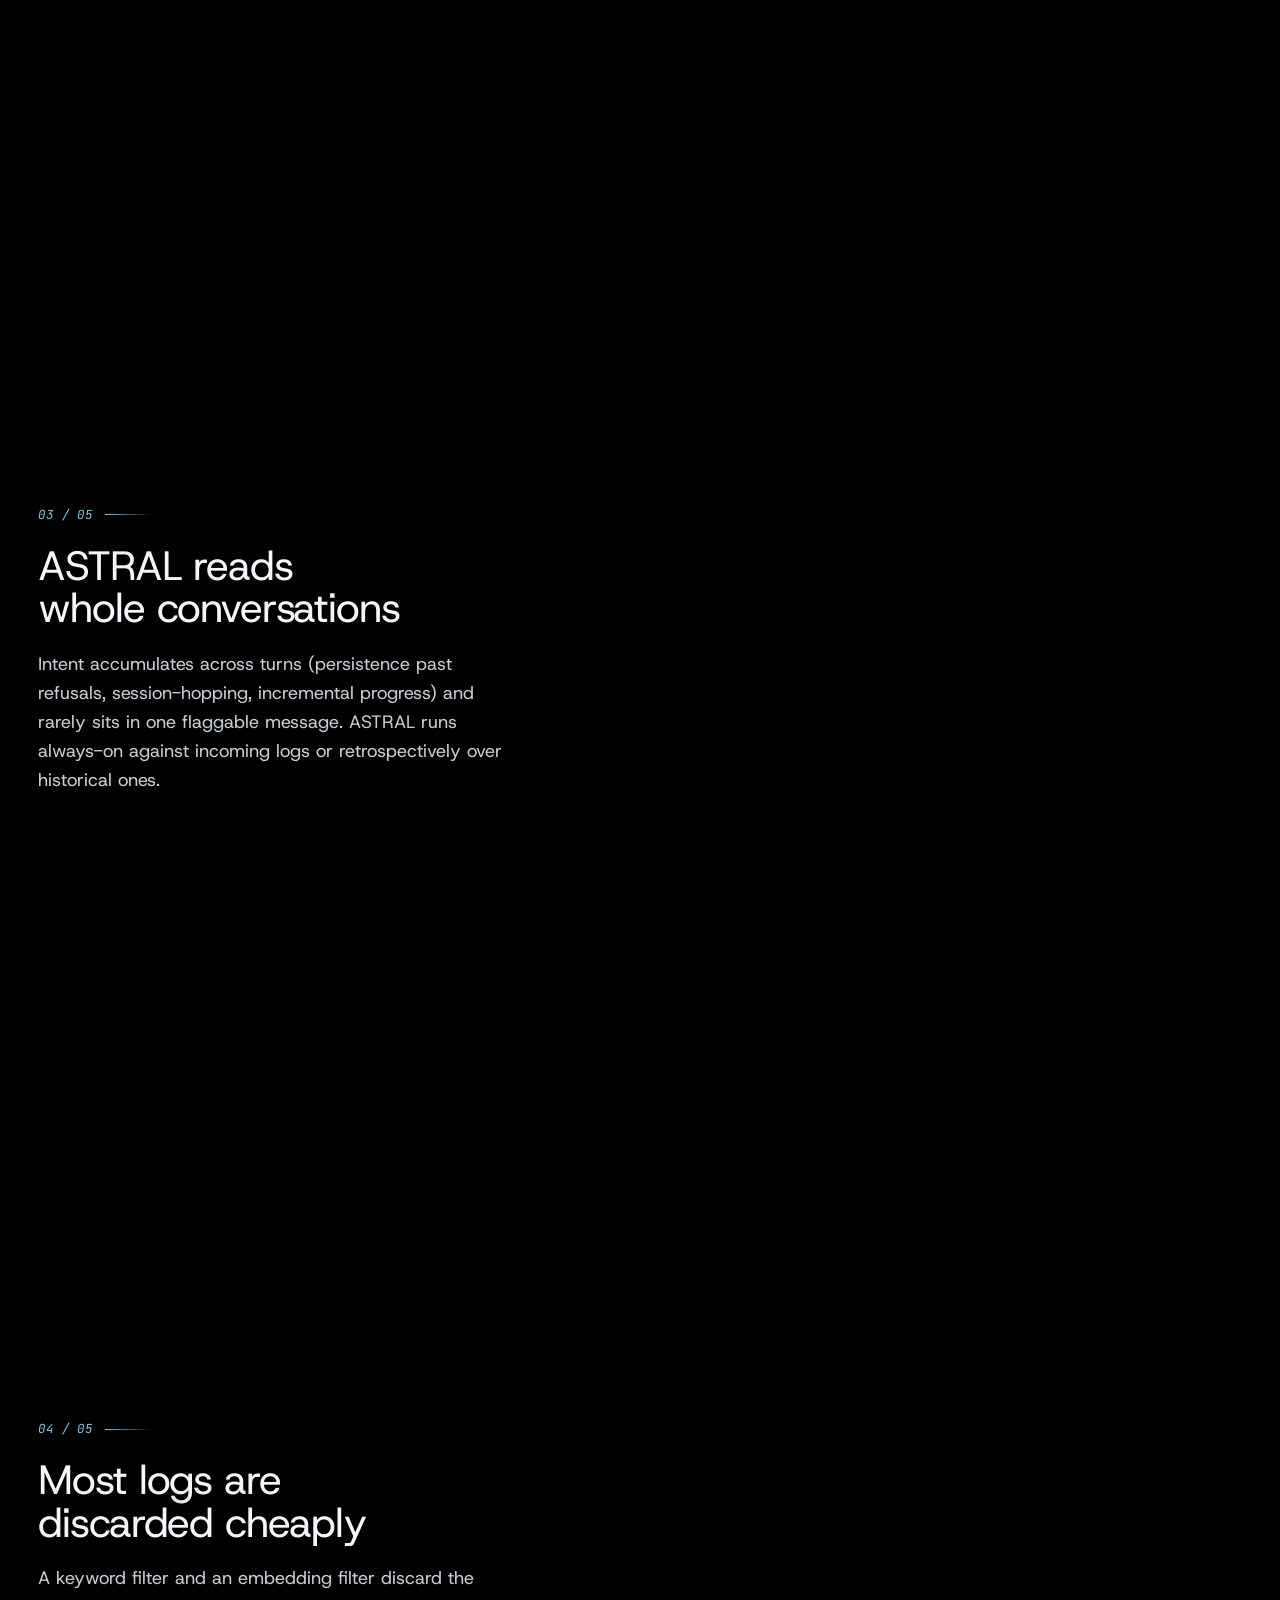
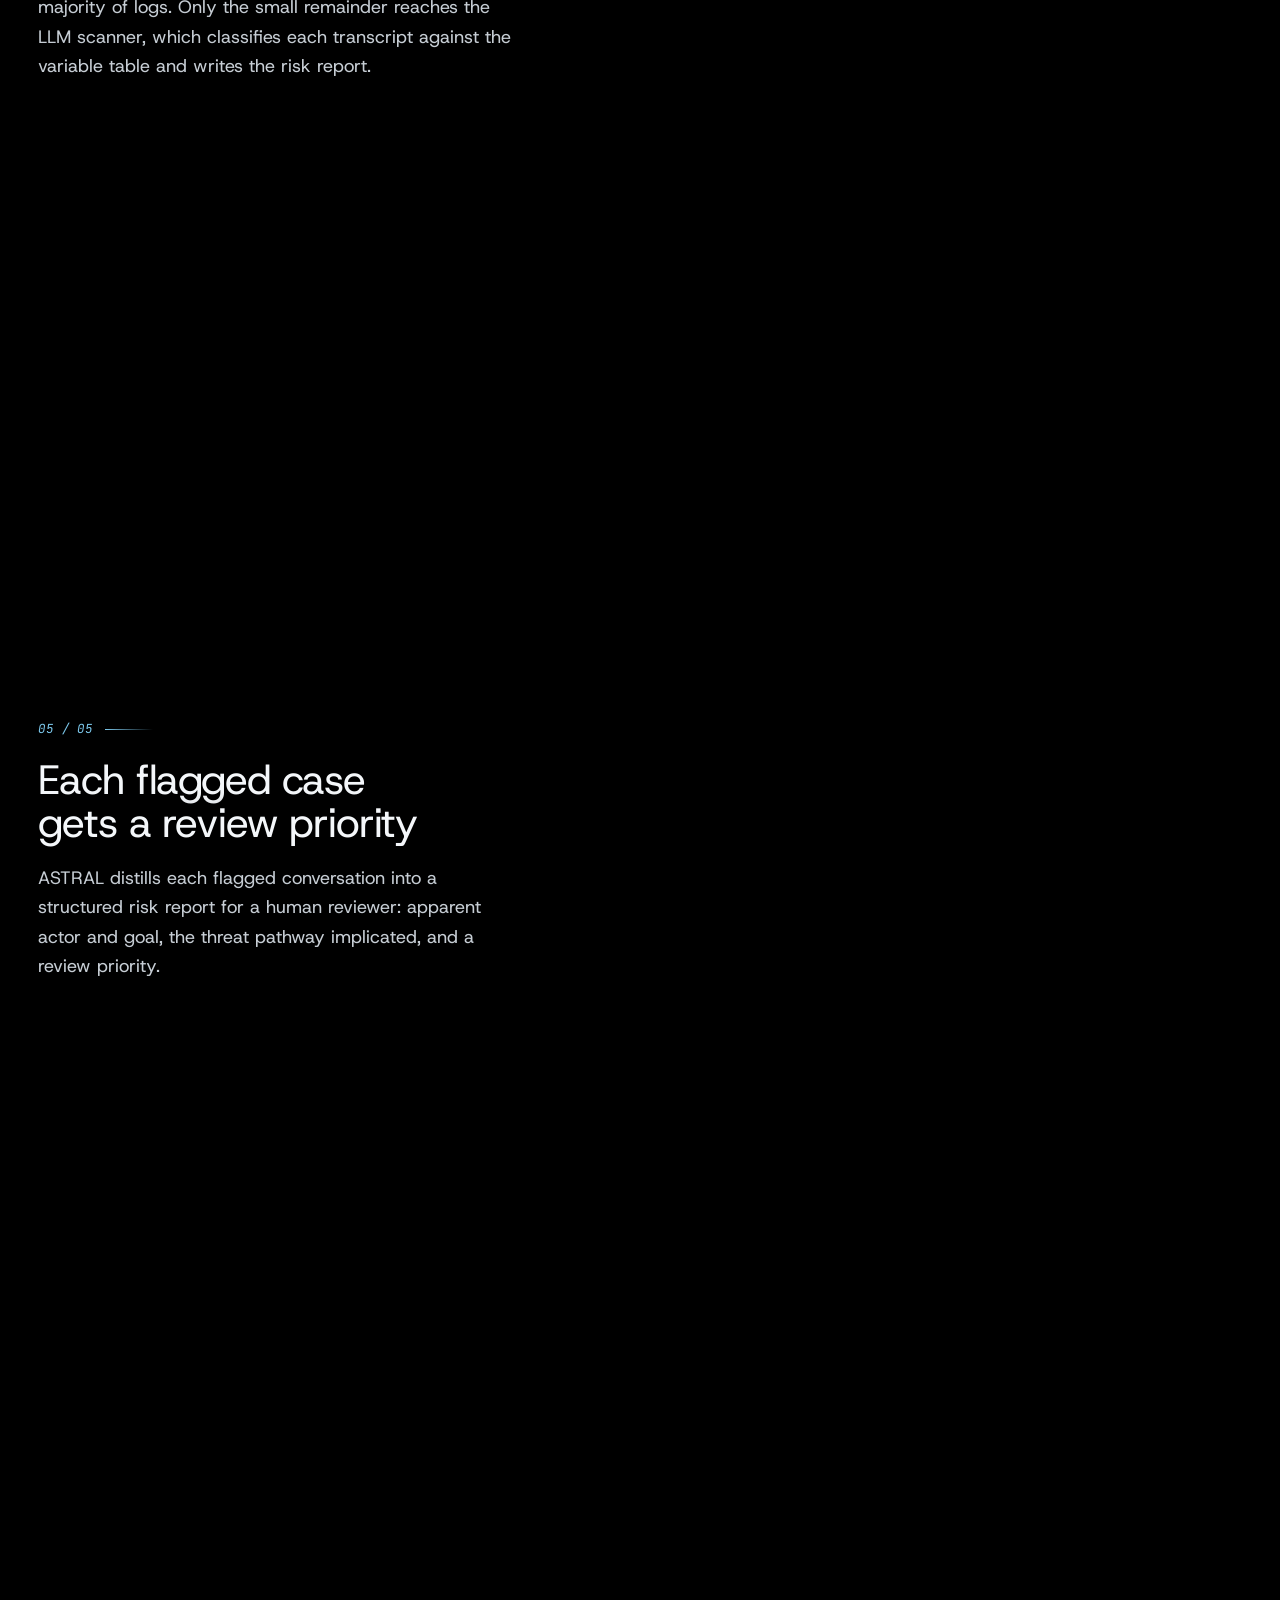
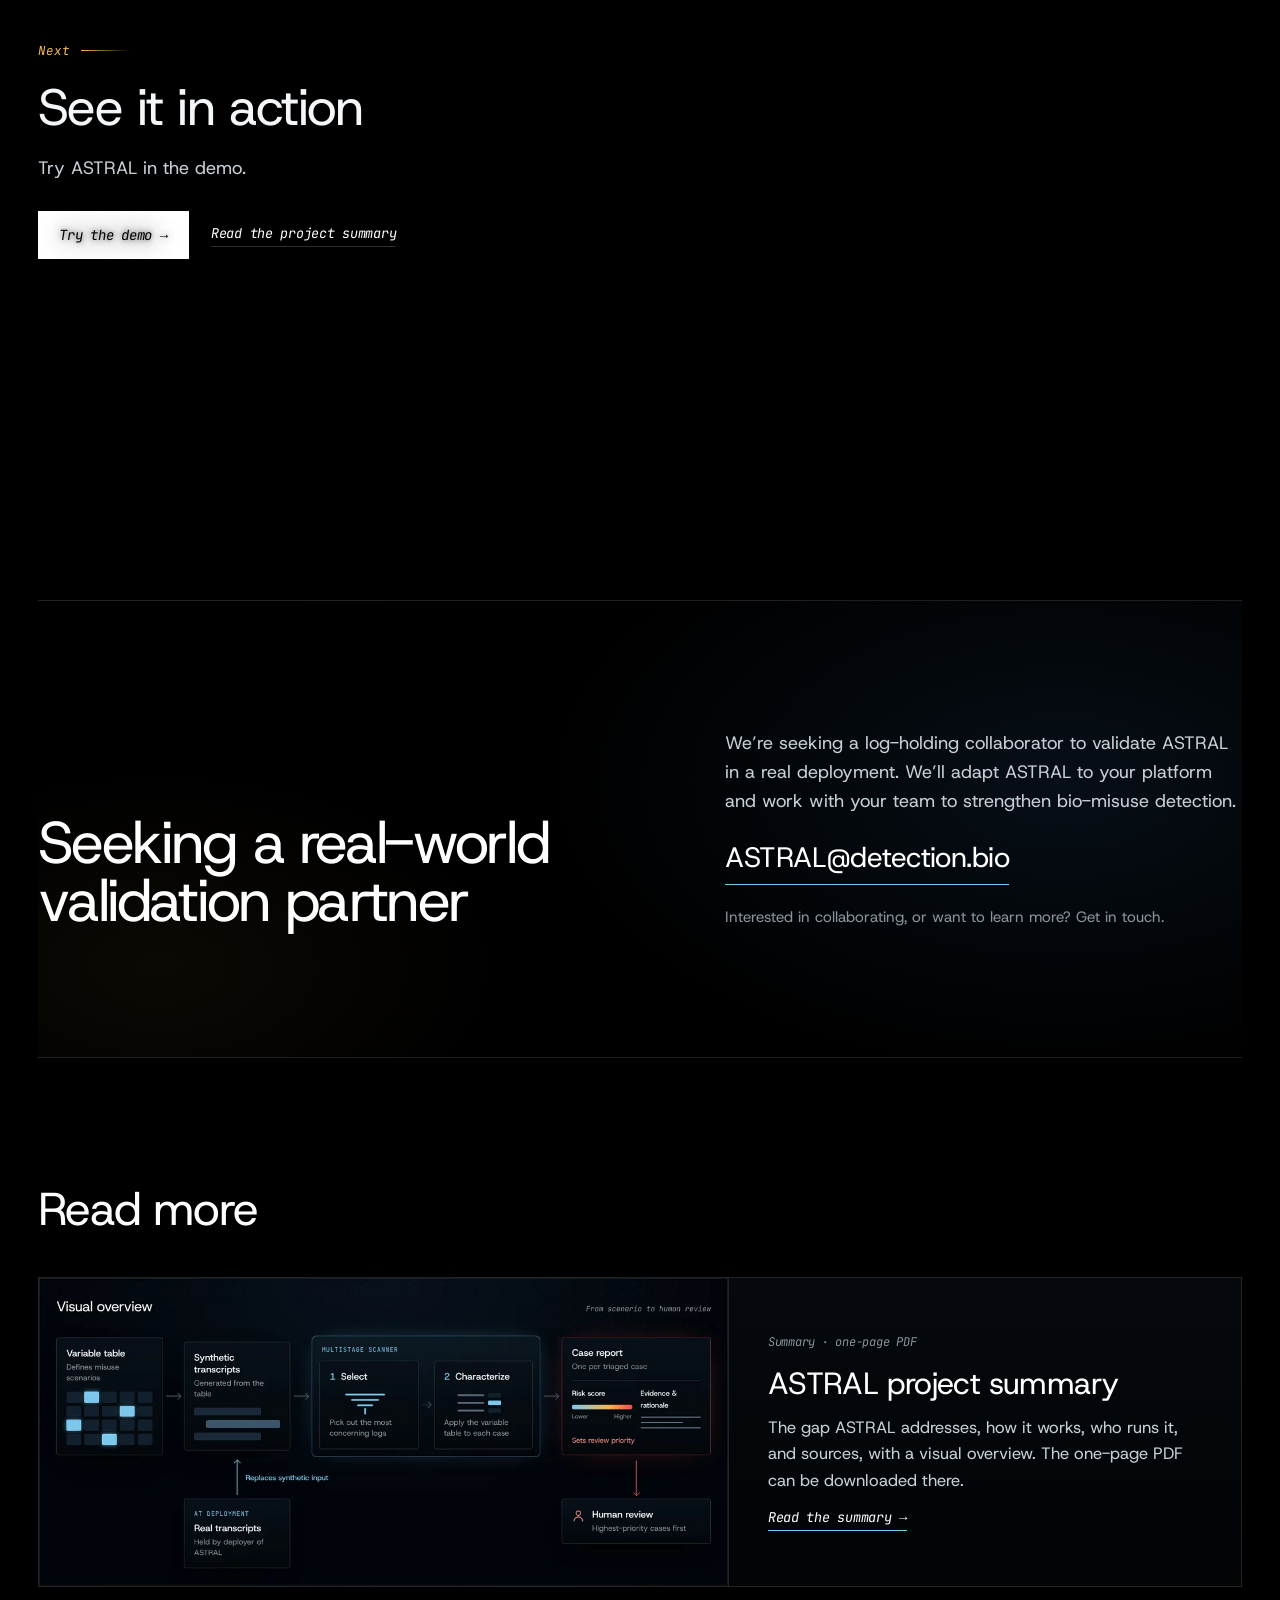
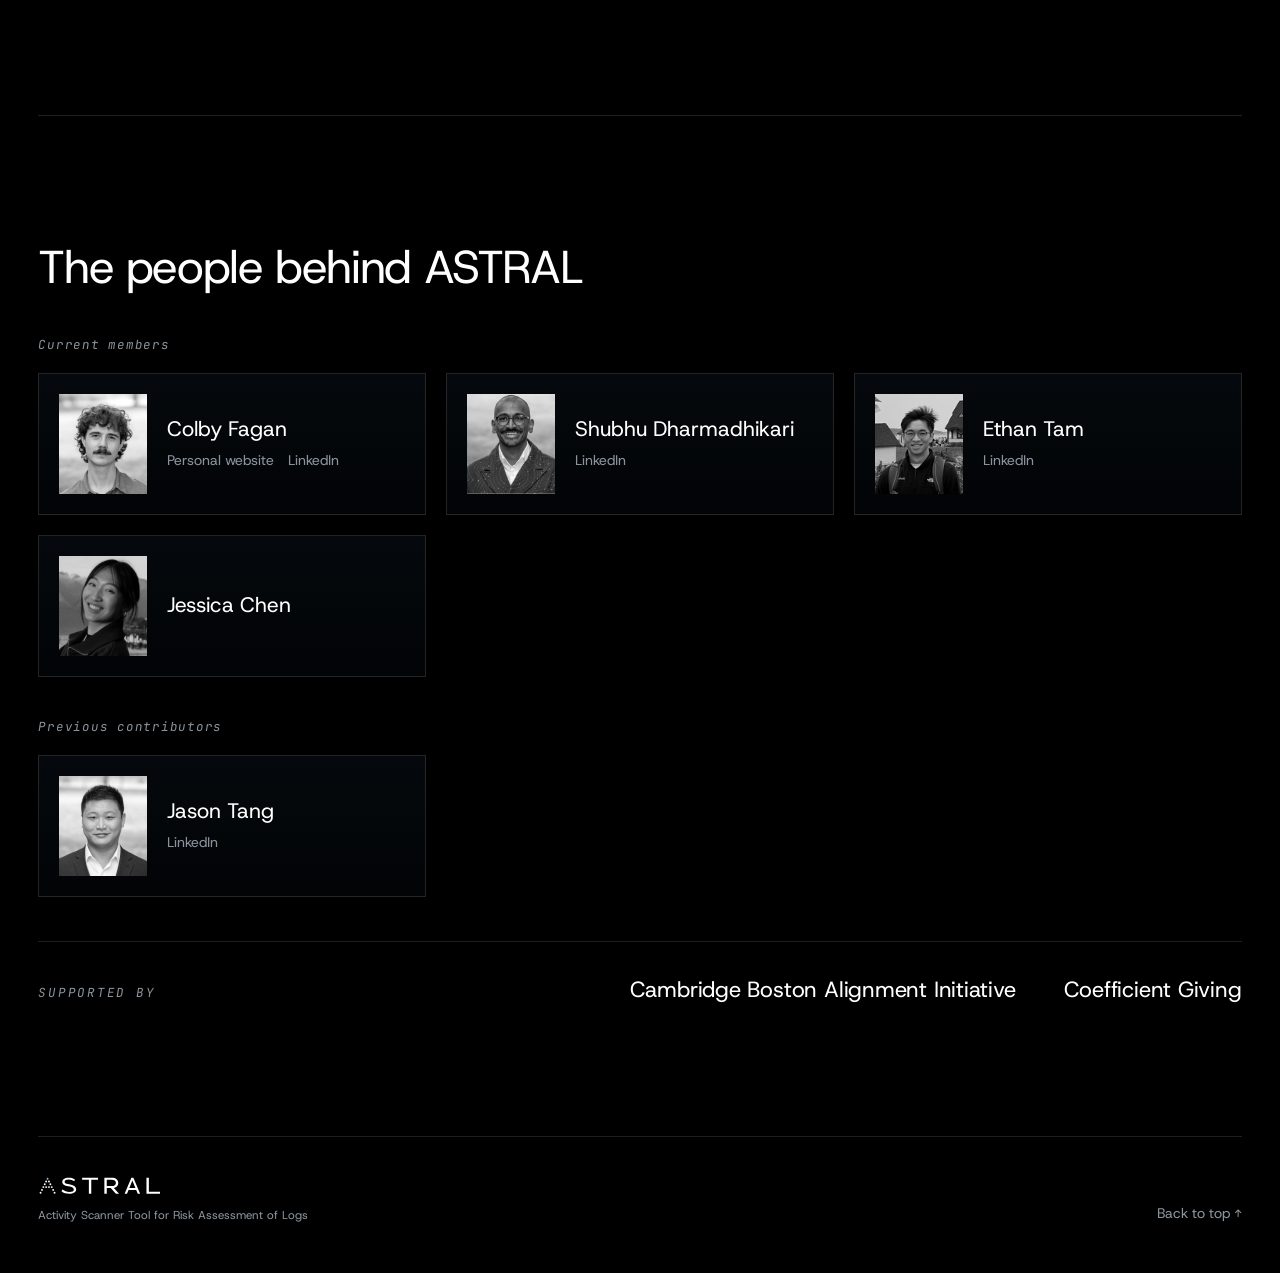
==== commit d7e3e96c: "Add Jessica Chen to current members Co-Authored-By: Claude Opus 5.5 <noreply@anthropic.com> Claude-S" ====
--- a/docs/index.html
+++ b/docs/index.html
@@ -228,6 +228,7 @@
       <li class="member member--multi"><a class="member-target" href="https://colbyfagan.com" aria-label="Colby Fagan personal website"></a><img src="assets/team/colby-fagan.jpg" alt="" width="640" height="640" loading="lazy" decoding="async"><div class="member-info"><h4>Colby Fagan</h4><div class="profile-links"><a class="profile-link" href="https://colbyfagan.com">Personal website</a><a class="profile-link" href="https://www.linkedin.com/in/colby-fagan/">LinkedIn</a></div></div></li>
       <li class="member"><a class="member-target" href="https://www.linkedin.com/in/shubhu-dharmadhikari/" aria-label="Shubhu Dharmadhikari on LinkedIn"></a><img src="assets/team/shubhu-dharmadhikari.jpg" alt="" width="640" height="640" loading="lazy" decoding="async"><div class="member-info"><h4>Shubhu Dharmadhikari</h4><div class="profile-links"><span class="profile-link">LinkedIn</span></div></div></li>
       <li class="member"><a class="member-target" href="https://www.linkedin.com/in/ethantam5133/" aria-label="Ethan Tam on LinkedIn"></a><img src="assets/team/ethan-tam.jpg" alt="" width="128" height="128" loading="lazy" decoding="async"><div class="member-info"><h4>Ethan Tam</h4><div class="profile-links"><span class="profile-link">LinkedIn</span></div></div></li>
+      <li class="member"><img src="assets/team/jessica-chen.jpg" alt="" width="640" height="640" loading="lazy" decoding="async"><div class="member-info"><h4>Jessica Chen</h4></div></li>
     </ul>
     <h3 class="team-group i" id="previous-contributors-title">Previous contributors</h3>
     <ul class="team-members" aria-labelledby="previous-contributors-title">
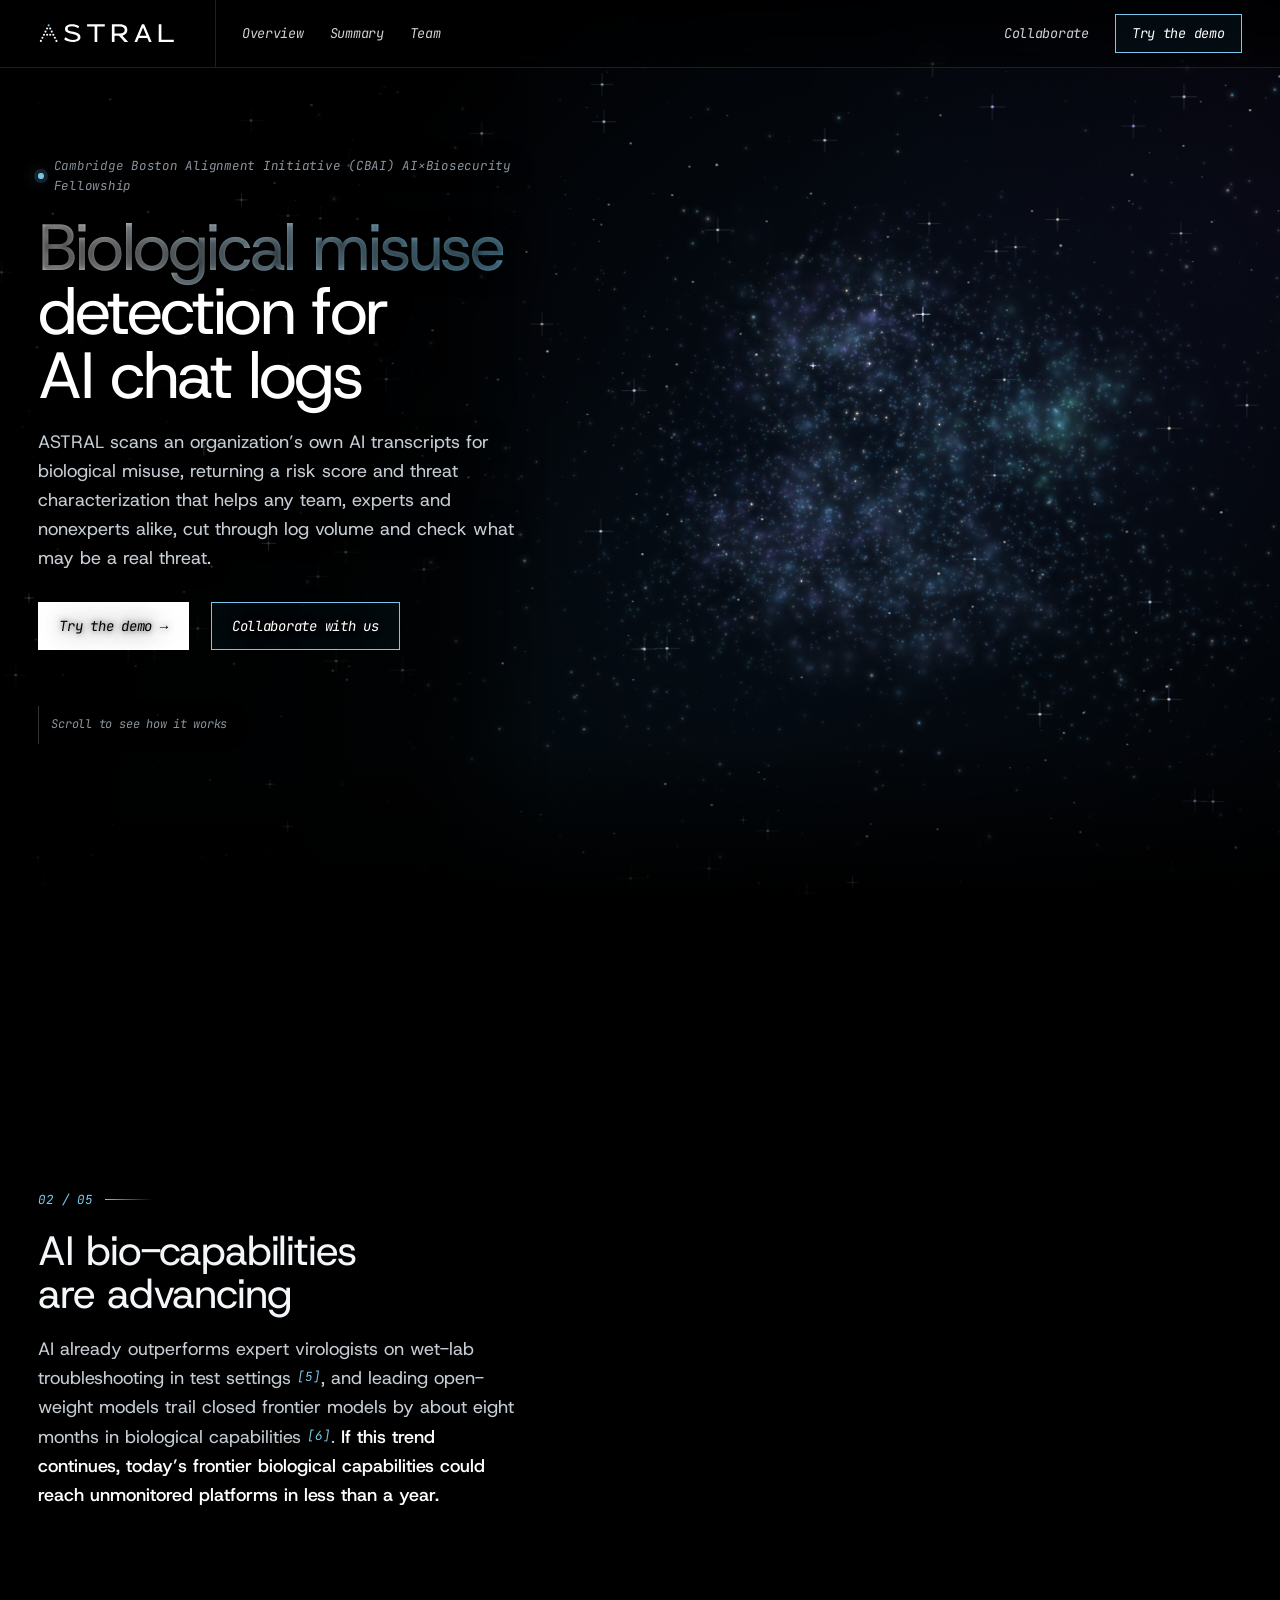
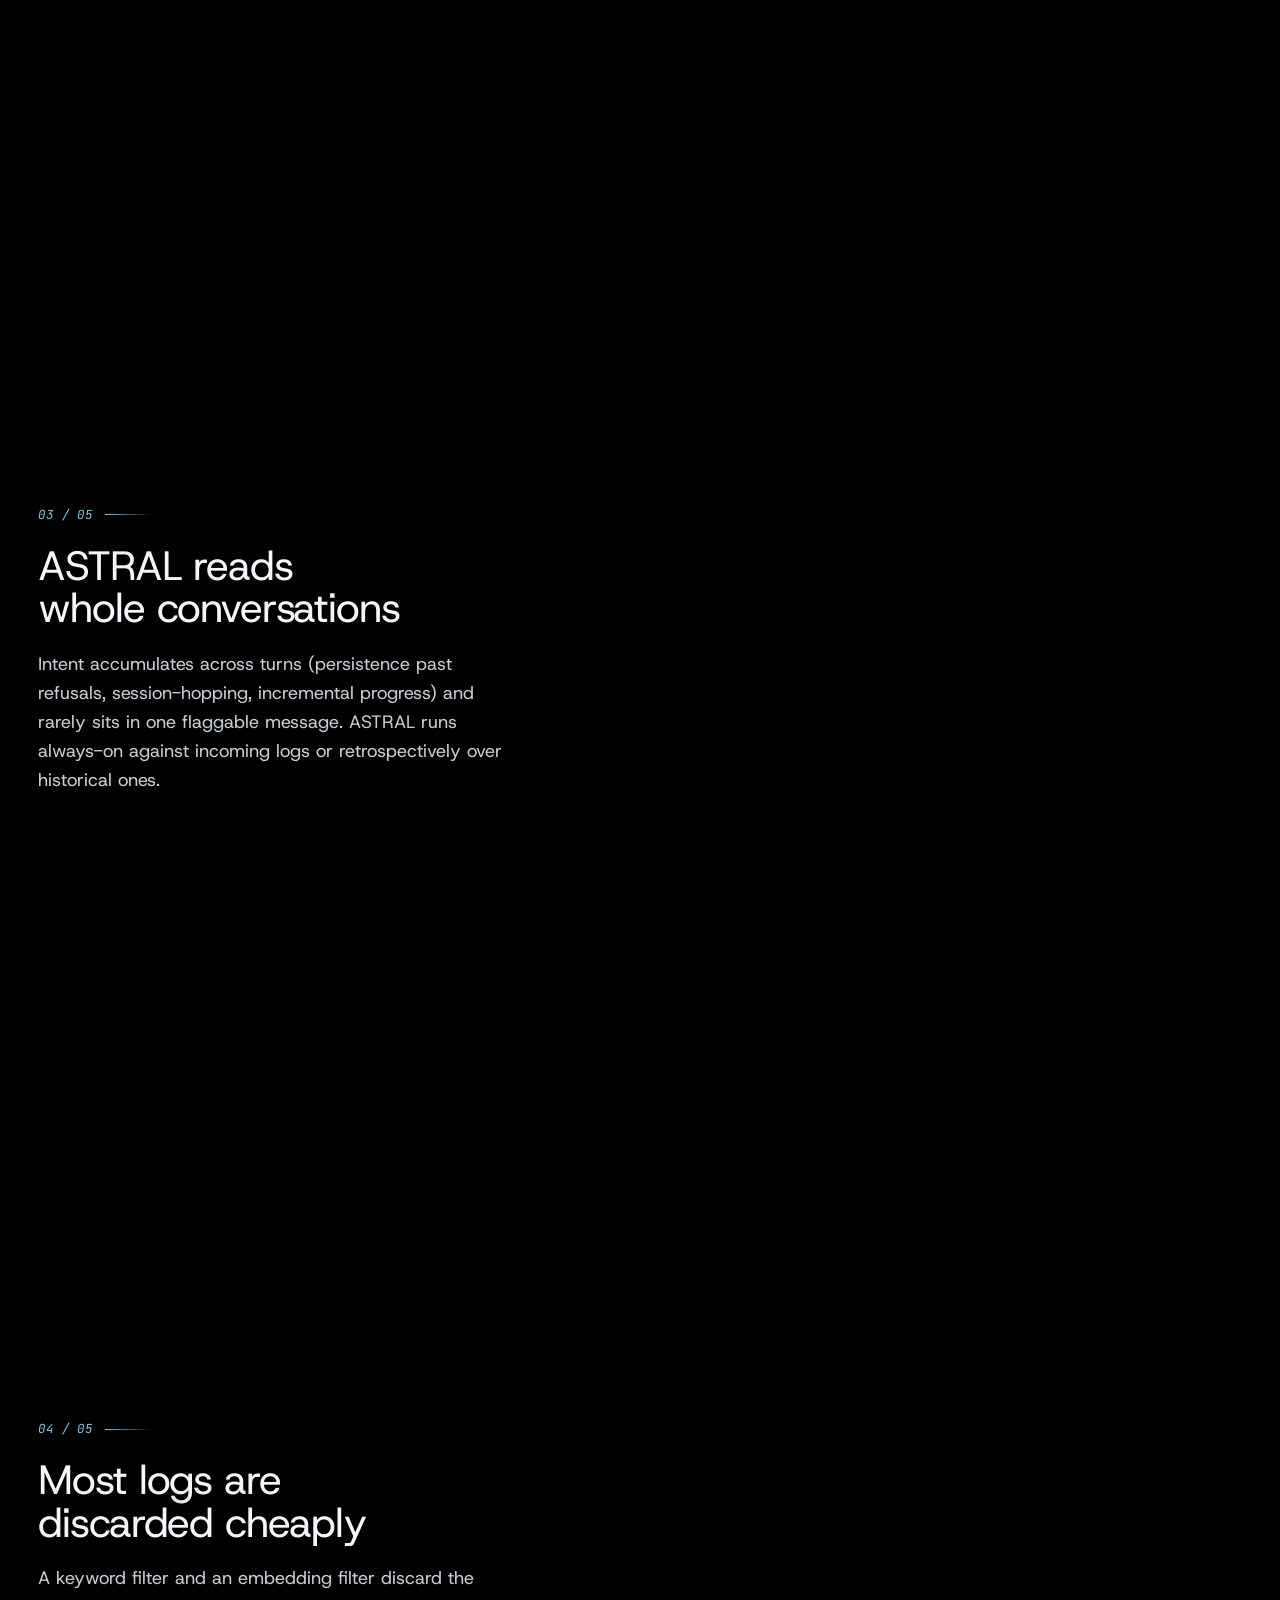
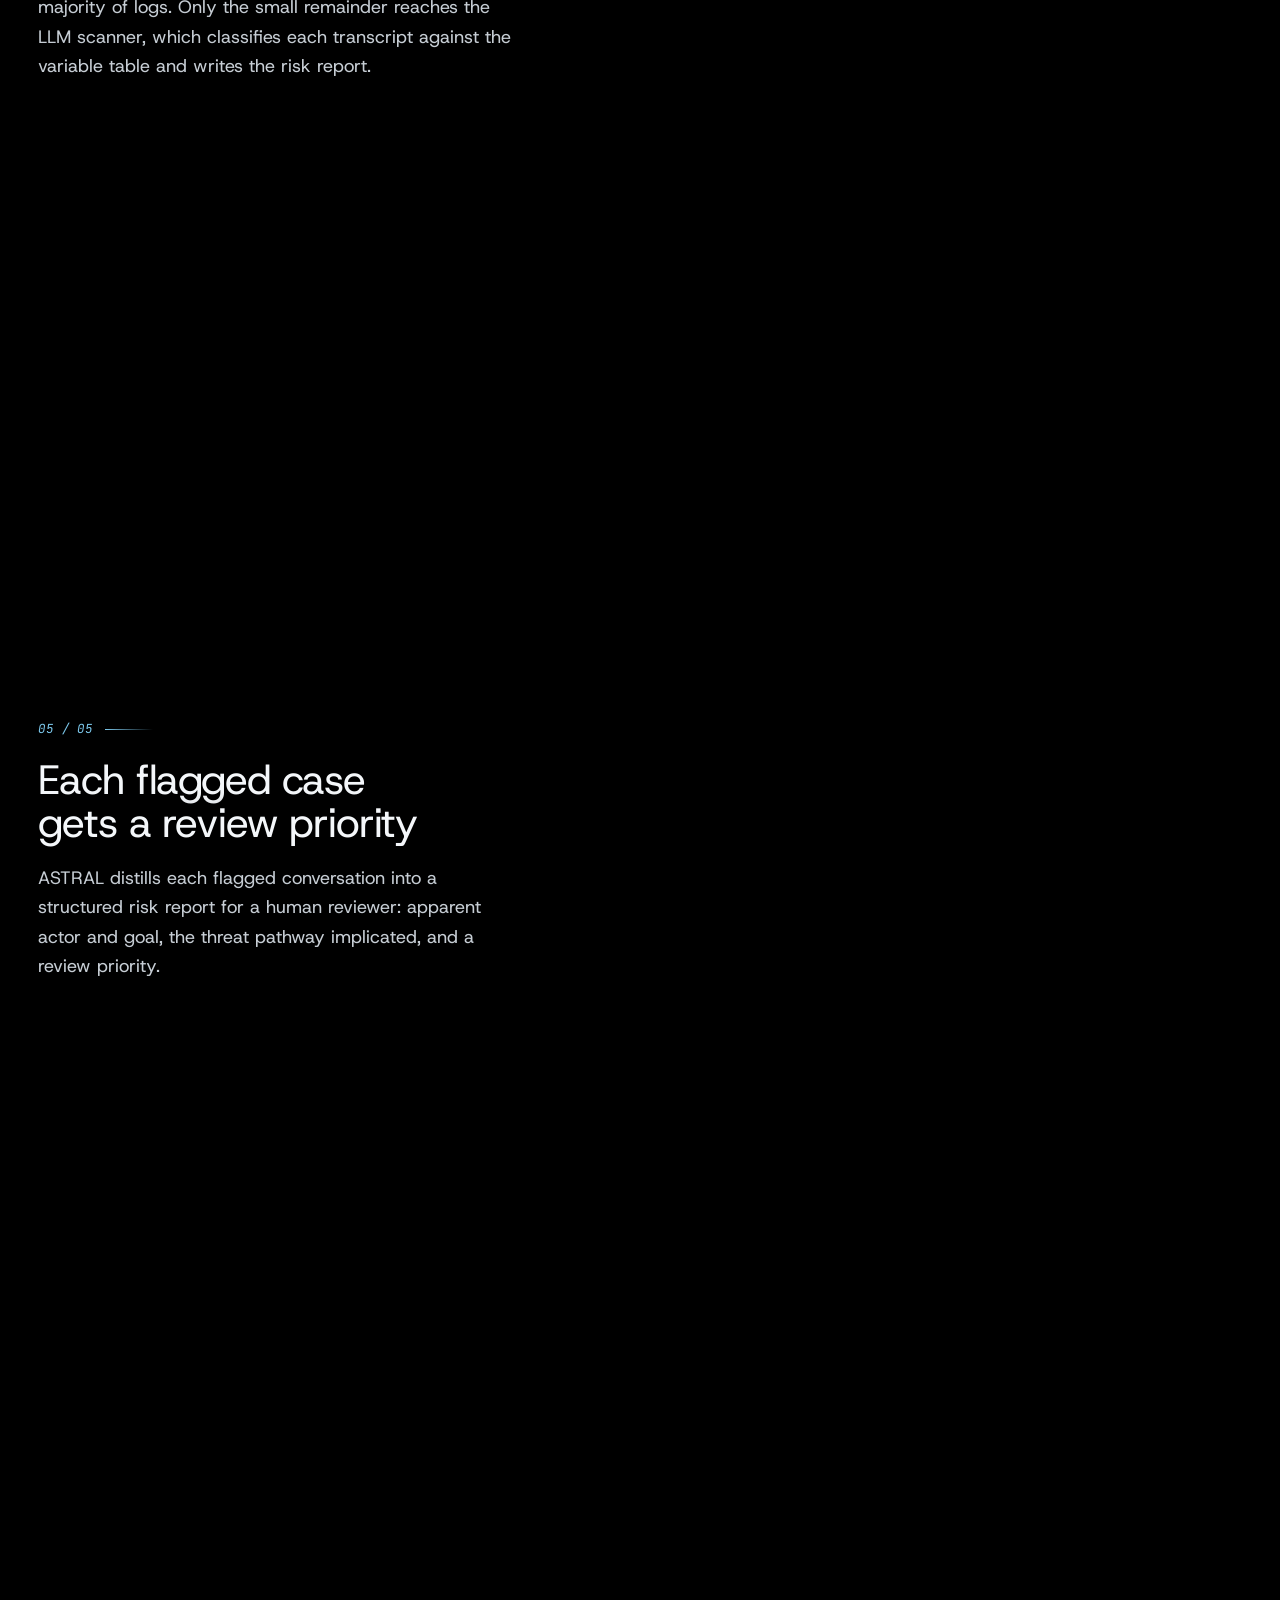
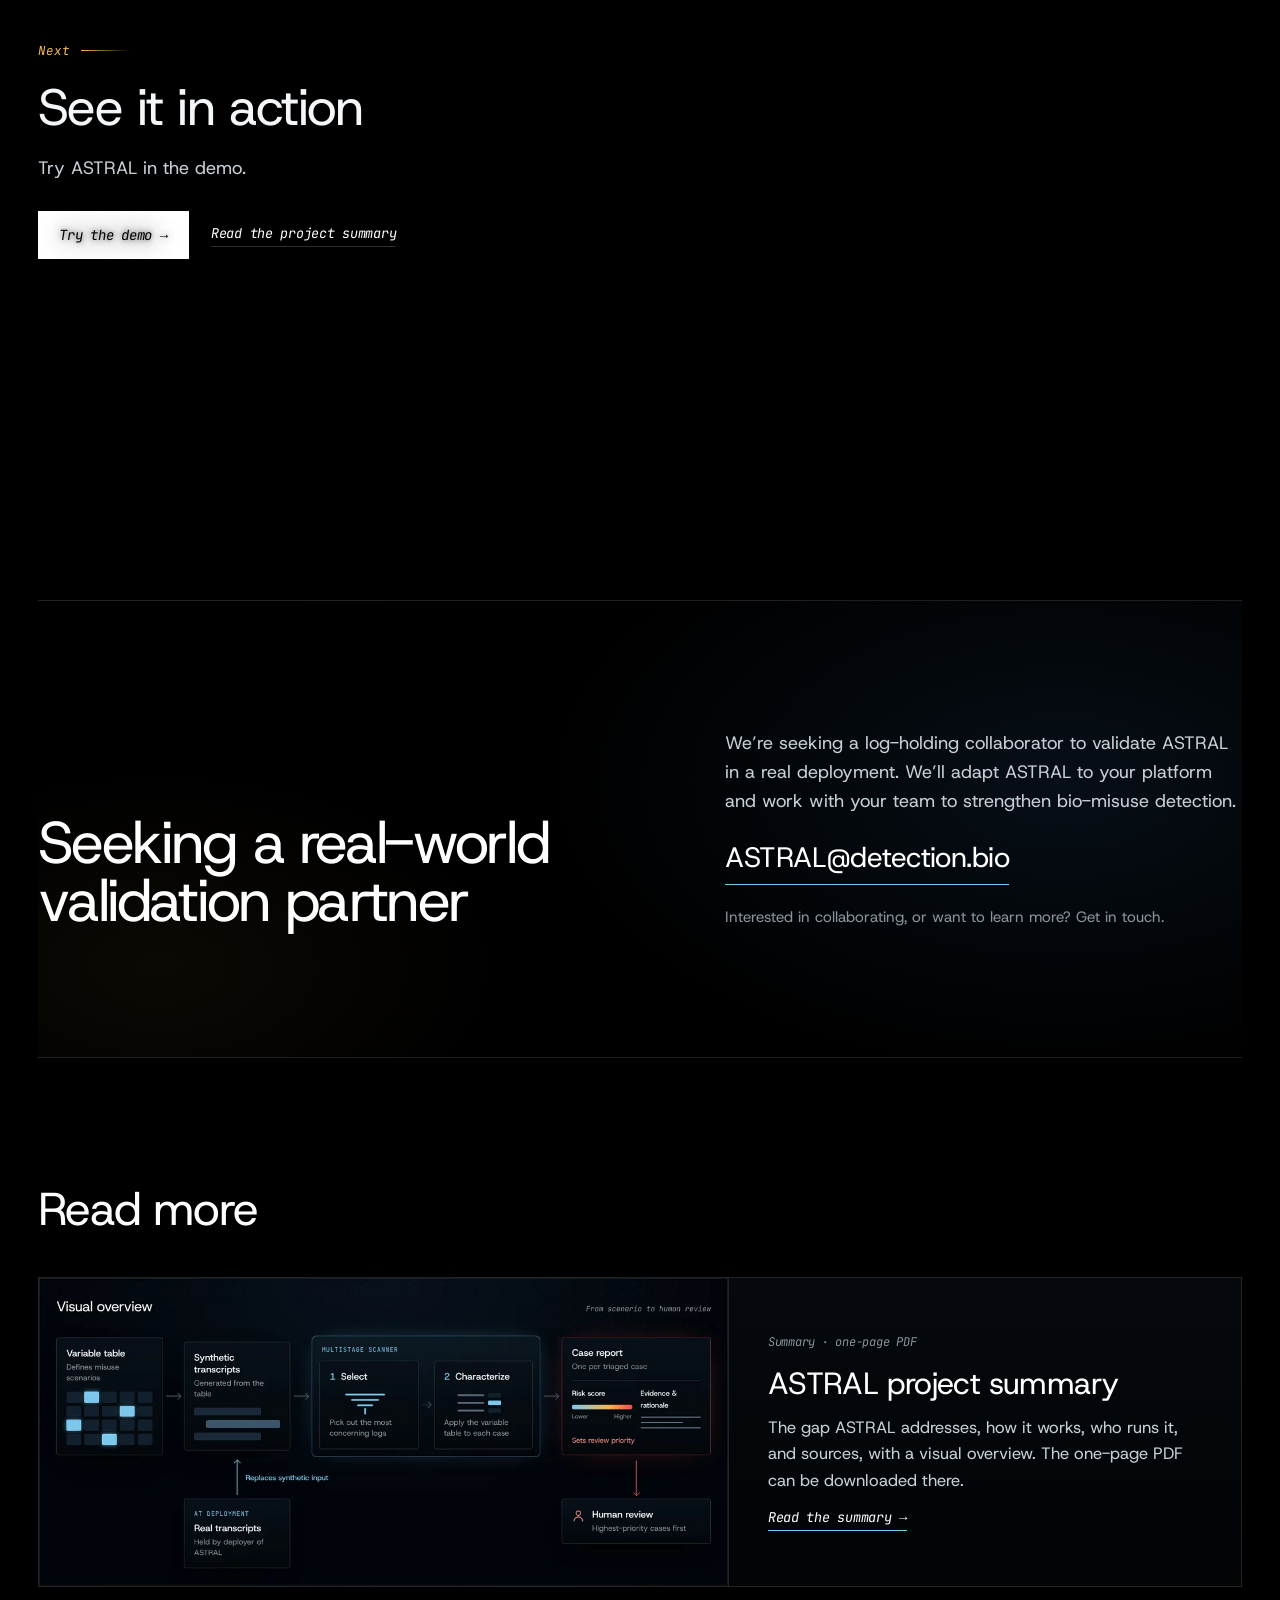
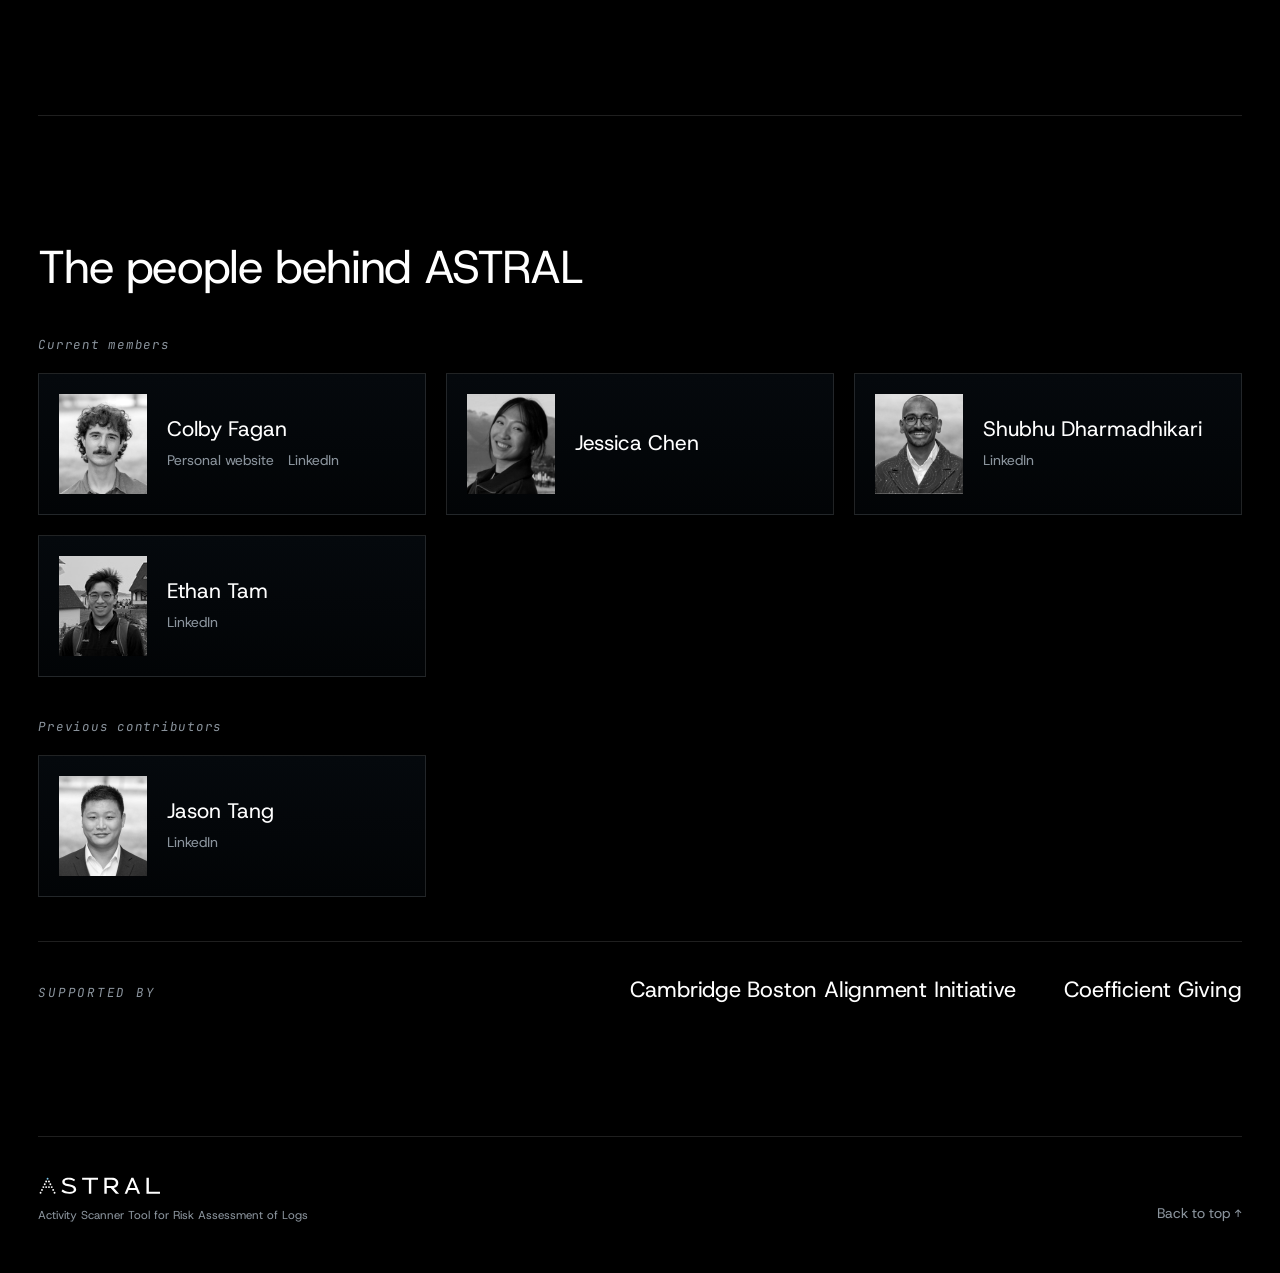
==== commit aa572f38: "List Jessica Chen second among current members Co-Authored-By: Claude Opus 5.5 <noreply@anthropic.co" ====
--- a/docs/index.html
+++ b/docs/index.html
@@ -226,9 +226,9 @@
     <h3 class="team-group i" id="current-members-title">Current members</h3>
     <ul class="team-members" aria-labelledby="current-members-title">
       <li class="member member--multi"><a class="member-target" href="https://colbyfagan.com" aria-label="Colby Fagan personal website"></a><img src="assets/team/colby-fagan.jpg" alt="" width="640" height="640" loading="lazy" decoding="async"><div class="member-info"><h4>Colby Fagan</h4><div class="profile-links"><a class="profile-link" href="https://colbyfagan.com">Personal website</a><a class="profile-link" href="https://www.linkedin.com/in/colby-fagan/">LinkedIn</a></div></div></li>
+      <li class="member"><img src="assets/team/jessica-chen.jpg" alt="" width="640" height="640" loading="lazy" decoding="async"><div class="member-info"><h4>Jessica Chen</h4></div></li>
       <li class="member"><a class="member-target" href="https://www.linkedin.com/in/shubhu-dharmadhikari/" aria-label="Shubhu Dharmadhikari on LinkedIn"></a><img src="assets/team/shubhu-dharmadhikari.jpg" alt="" width="640" height="640" loading="lazy" decoding="async"><div class="member-info"><h4>Shubhu Dharmadhikari</h4><div class="profile-links"><span class="profile-link">LinkedIn</span></div></div></li>
       <li class="member"><a class="member-target" href="https://www.linkedin.com/in/ethantam5133/" aria-label="Ethan Tam on LinkedIn"></a><img src="assets/team/ethan-tam.jpg" alt="" width="128" height="128" loading="lazy" decoding="async"><div class="member-info"><h4>Ethan Tam</h4><div class="profile-links"><span class="profile-link">LinkedIn</span></div></div></li>
-      <li class="member"><img src="assets/team/jessica-chen.jpg" alt="" width="640" height="640" loading="lazy" decoding="async"><div class="member-info"><h4>Jessica Chen</h4></div></li>
     </ul>
     <h3 class="team-group i" id="previous-contributors-title">Previous contributors</h3>
     <ul class="team-members" aria-labelledby="previous-contributors-title">
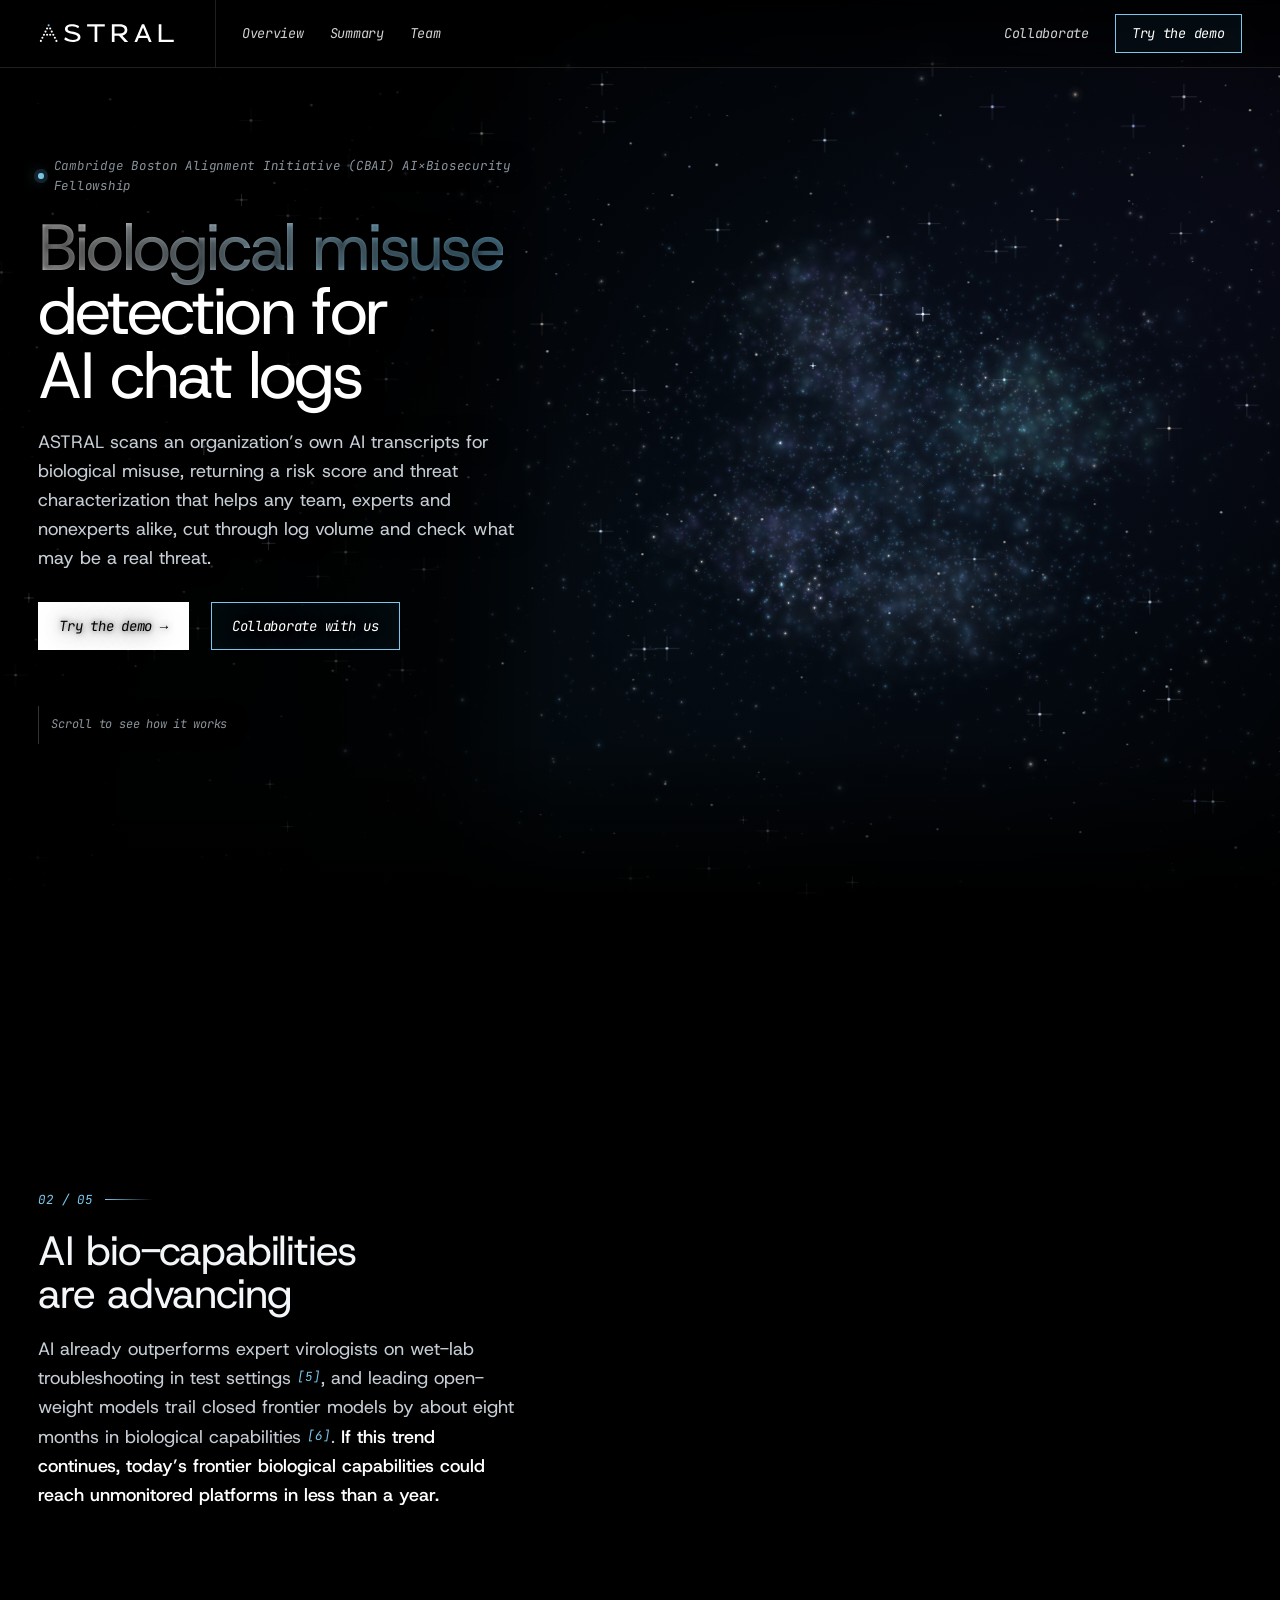
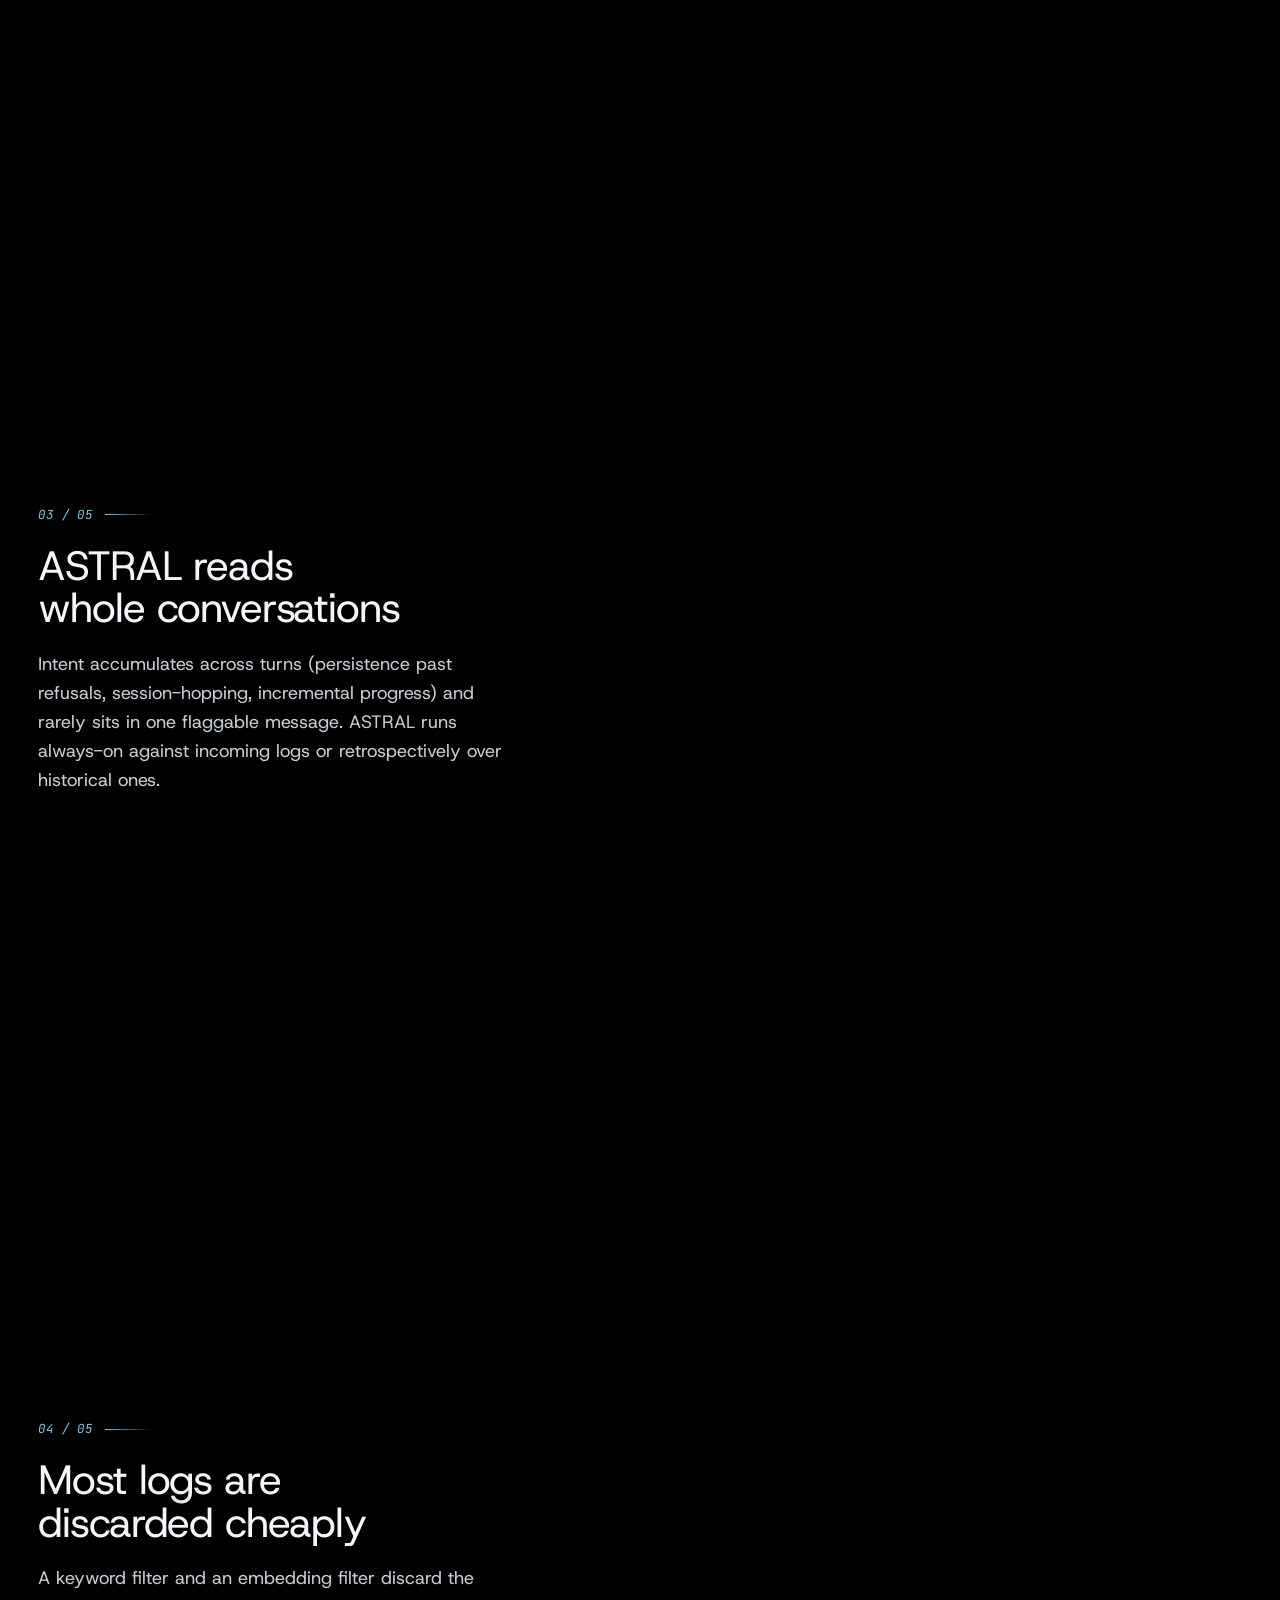
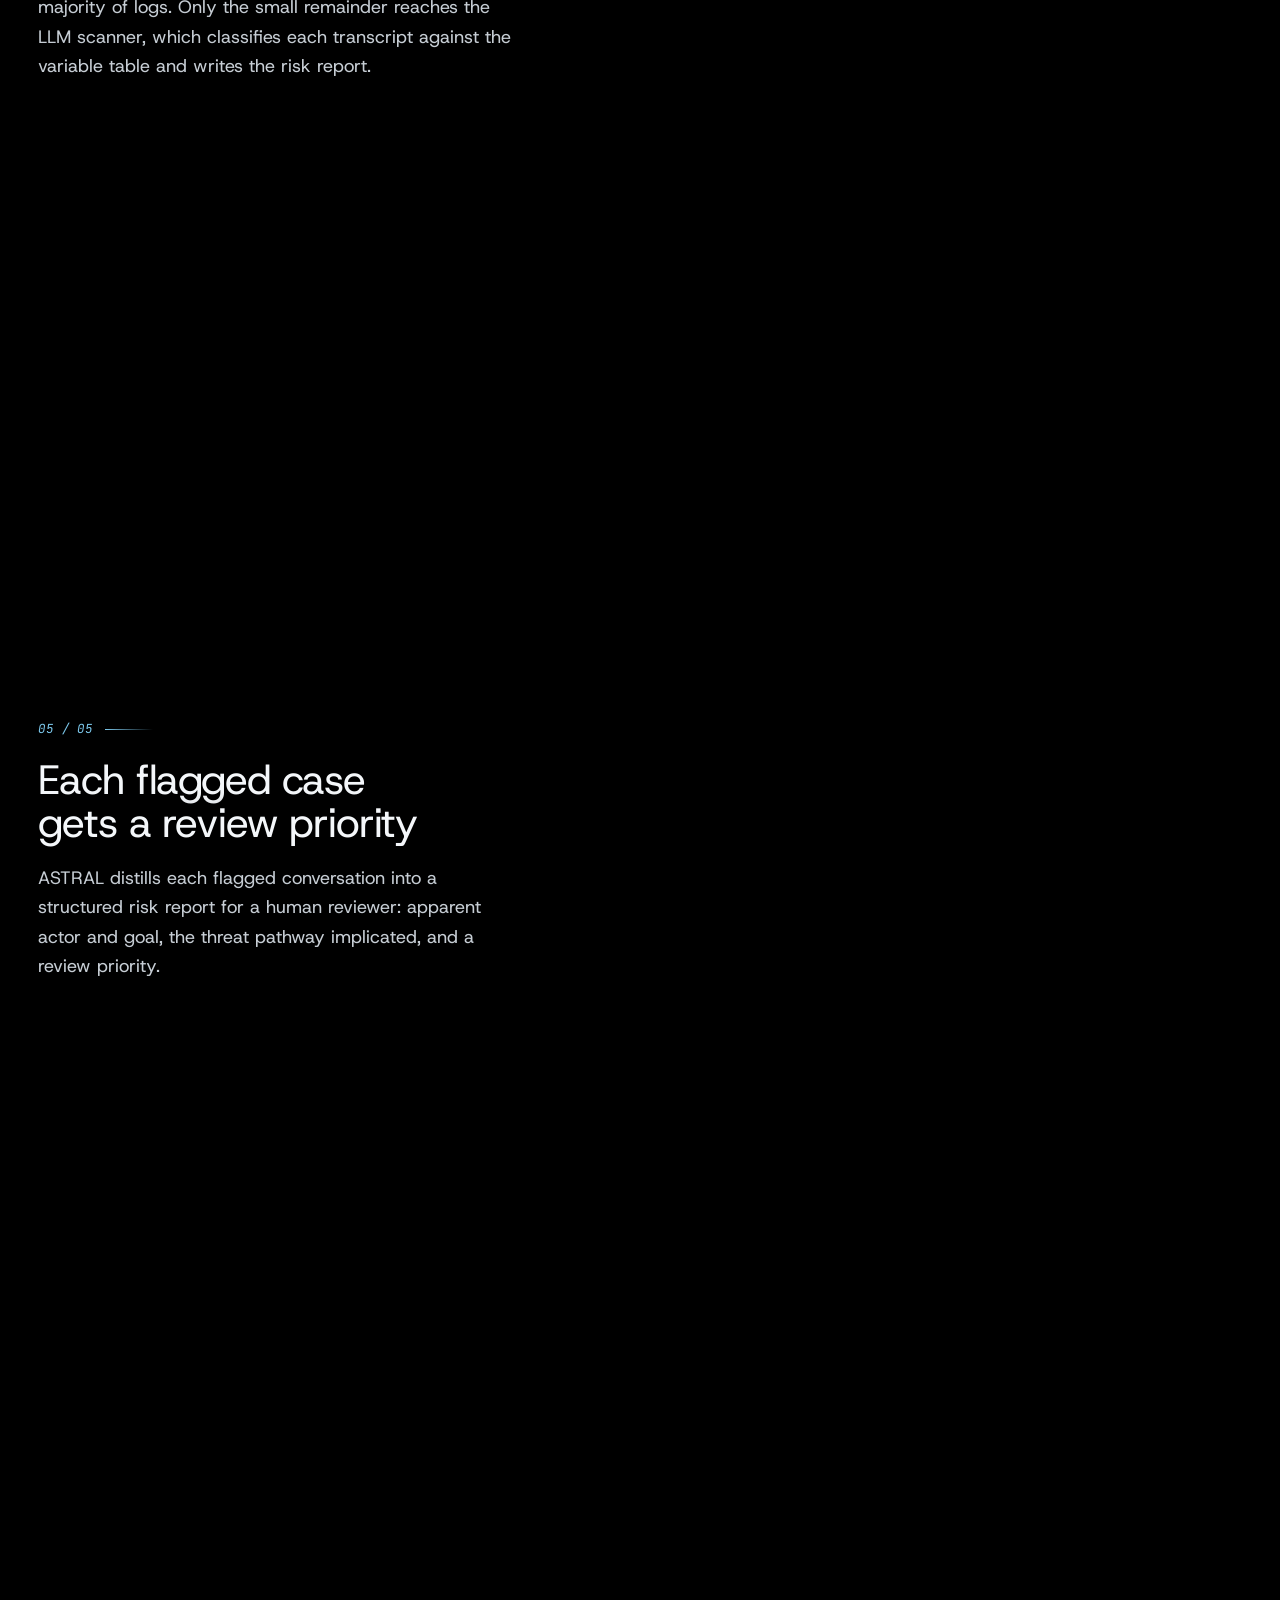
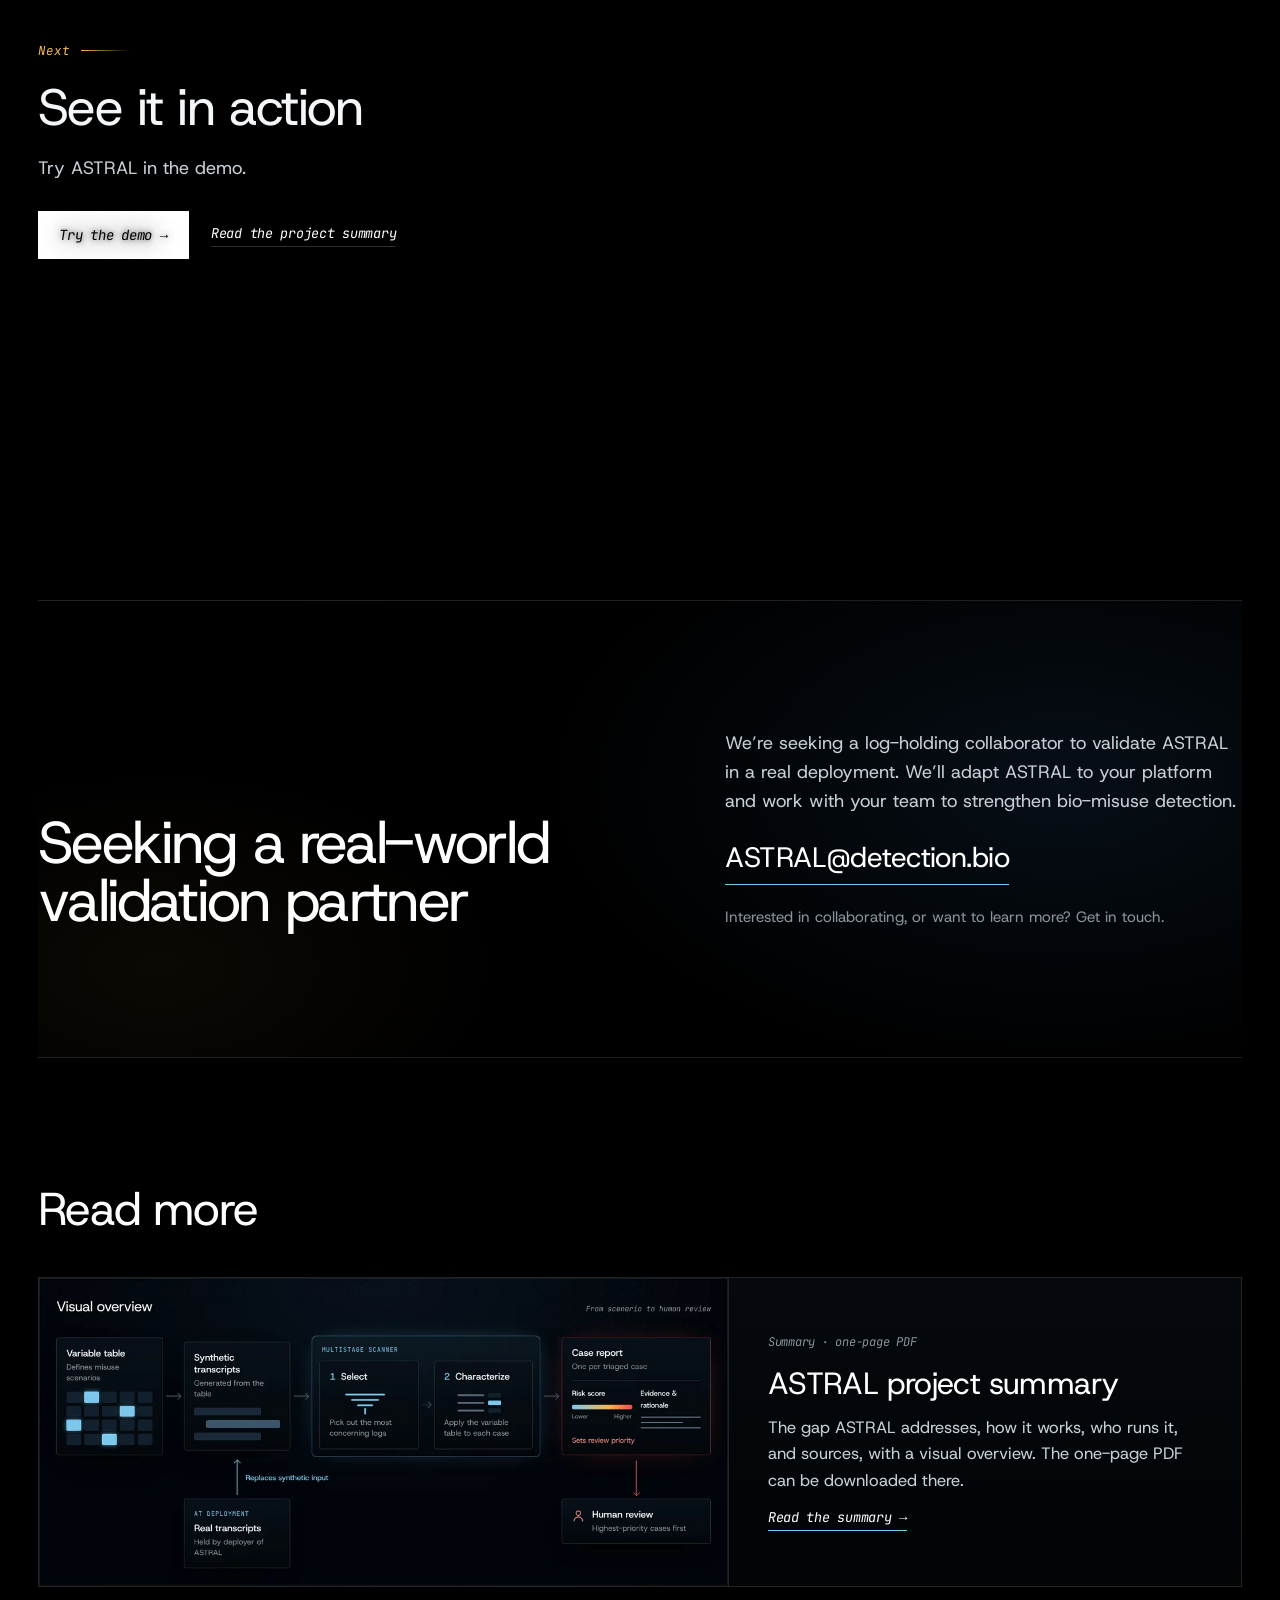
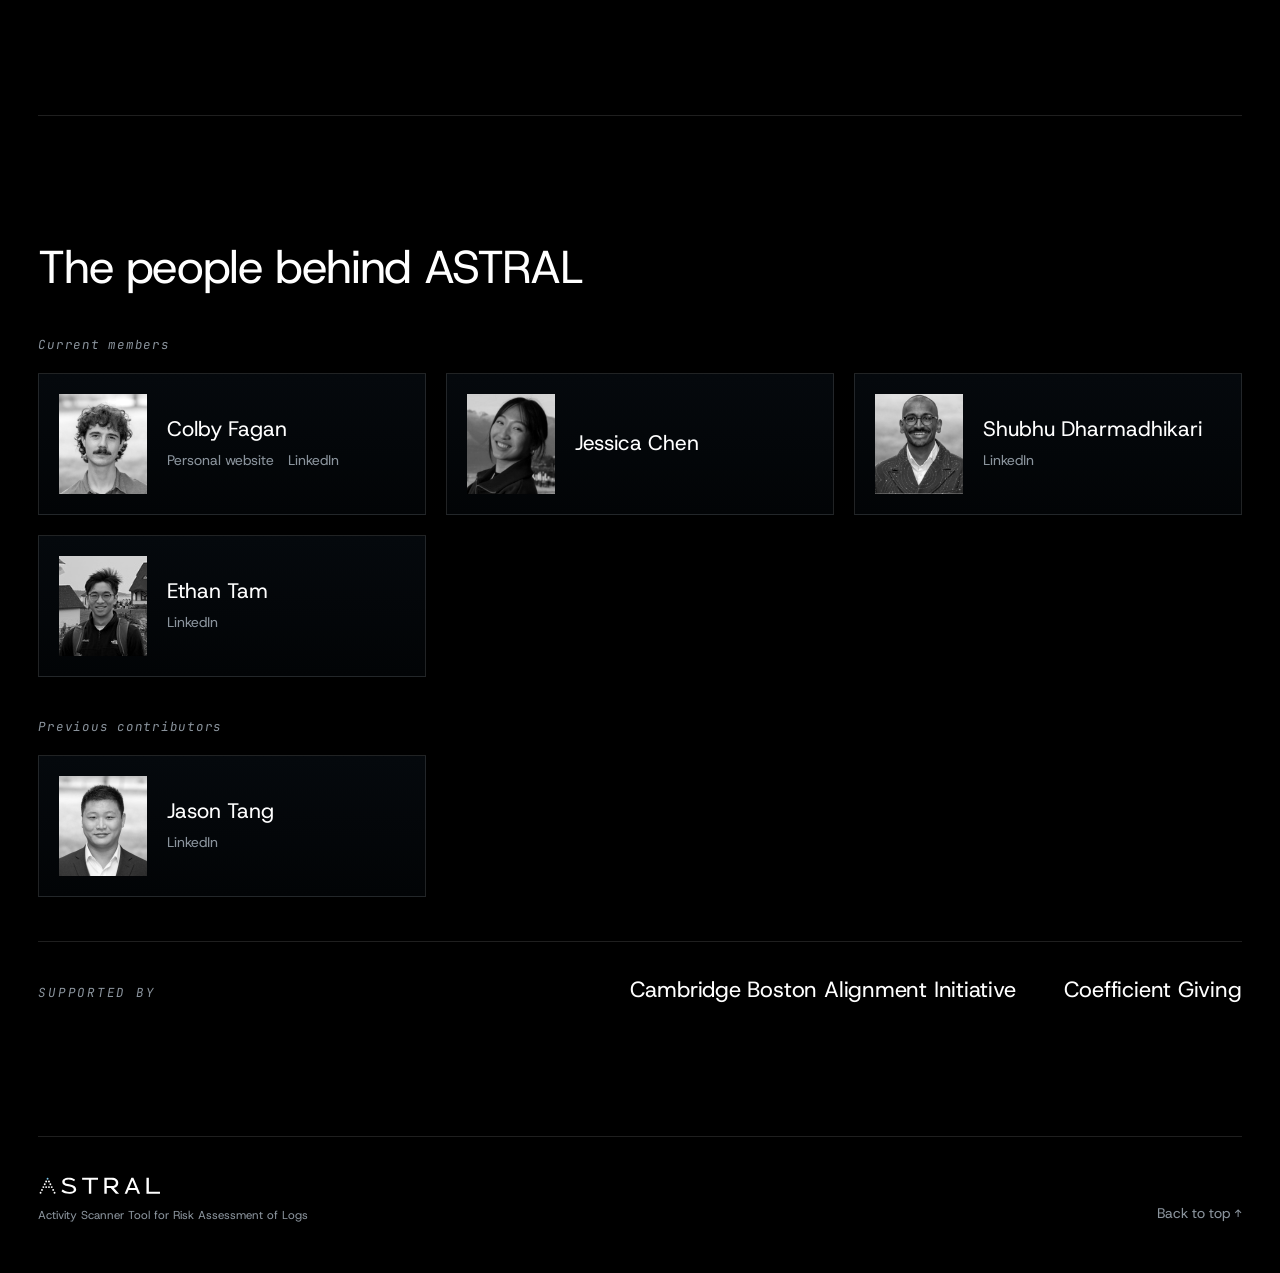
==== commit e06a6532: "Open on a plain nebula; put the text first on phones Co-Authored-By: Claude Opus 5.5 <noreply@anthro" ====
--- a/docs/index.html
+++ b/docs/index.html
@@ -11,12 +11,12 @@
 <meta property="og:title" content="ASTRAL — Biological misuse detection for AI chat logs">
 <meta property="og:description" content="ASTRAL scans an organization’s own AI chat logs for biological misuse and ranks conversations for human review. Try the demo or contact ASTRAL@detection.bio.">
 <meta property="og:url" content="https://astral.detection.bio/">
-<meta property="og:image" content="https://astral.detection.bio/assets/social-preview.png?v=64b65c95d713">
+<meta property="og:image" content="https://astral.detection.bio/assets/social-preview.png?v=82f3824914d1">
 <meta property="og:image:width" content="1200">
 <meta property="og:image:height" content="630">
-<meta property="og:image:alt" content="ASTRAL: biological misuse detection for AI chat logs, beside a nebula in which the ASTRAL mark forms">
+<meta property="og:image:alt" content="ASTRAL: biological misuse detection for AI chat logs, beside a nebula of blue, violet and teal gas">
 <meta name="twitter:card" content="summary_large_image">
-<meta name="twitter:image" content="https://astral.detection.bio/assets/social-preview.png?v=64b65c95d713">
+<meta name="twitter:image" content="https://astral.detection.bio/assets/social-preview.png?v=82f3824914d1">
 <link rel="icon" href="assets/favicon.svg" type="image/svg+xml">
 <link rel="icon" href="assets/favicon.ico" sizes="32x32">
 <link rel="apple-touch-icon" href="assets/apple-touch-icon.png">
@@ -149,6 +149,25 @@
   .site-footer{flex-direction:column;align-items:flex-start}
 }
 @media (prefers-reduced-motion:reduce){html{scroll-behavior:auto}.step{transition:none;transform:none}.cue span::after{animation:none}.summary-card,.summary-card .shot img,.member img{transition:none}}
+
+/* Phones: the first screen is the headline over a dim, full-screen nebula; once the
+   introduction scrolls away, the visual glides into a band under the header and the text scrolls below it. */
+@property --cut{syntax:'<length-percentage>';inherits:false;initial-value:100%}
+@media (max-width:900px){
+  .scrolly{grid-template-rows:auto}
+  .pin{grid-area:1/1;position:sticky;top:0;align-self:start;height:100vh;height:100svh;z-index:1;background:none;pointer-events:none}
+  .pin::before{content:"";position:absolute;inset:0 0 auto 0;height:41svh;background:linear-gradient(180deg,#000 88%,transparent);opacity:0;transition:opacity .5s}
+  .pin::after{display:none}
+  .pin canvas{position:relative;opacity:.62;transition:opacity .7s,--cut .8s cubic-bezier(.2,.7,.2,1);
+    -webkit-mask-image:linear-gradient(180deg,#000 calc(var(--cut) - 5svh),transparent var(--cut));mask-image:linear-gradient(180deg,#000 calc(var(--cut) - 5svh),transparent var(--cut))}
+  .scrolly.reading .pin{z-index:3}
+  .scrolly.reading .pin::before{opacity:1}
+  .scrolly.reading .pin canvas{opacity:1;--cut:40svh}
+  .steps{grid-area:1/1;position:relative;z-index:2}
+  .step{min-height:0;padding-block:42svh 8svh}
+  .step.hero{min-height:calc(100svh - 62px);justify-content:flex-end;padding-block:0 4svh;text-shadow:0 0 18px #000,0 0 4px #000}
+  .step.cta{padding-bottom:16svh}
+}
 </style>
 </head>
 <body>
@@ -161,7 +180,7 @@
 <main id="top">
   <div class="scrolly">
     <div class="pin">
-      <canvas role="img" aria-label="Dotted visual that changes as you scroll: a nebula in which the ASTRAL mark forms, a DNA double helix, a wall of chat transcripts, five transcripts flagged while the rest fade, and a list ranked priority 1 to 3."></canvas>
+      <canvas role="img" aria-label="Dotted visual that changes as you scroll: a nebula of blue, violet and teal gas, a DNA double helix, a wall of chat transcripts, five transcripts flagged while the rest fade, and a list ranked priority 1 to 3."></canvas>
     </div>
     <div class="steps">
     <section class="step hero is-active" data-stage="0" aria-label="Introduction">
@@ -243,7 +262,7 @@
   </footer>
   </div>
 </main>
-<script src="scroll-visual.js?v=f06f231cb977"></script>
+<script src="scroll-visual.js?v=9ca27249ee00"></script>
 <script>
 (() => {
   const canvas = document.querySelector('.pin canvas');
@@ -258,7 +277,21 @@
     canvas.parentElement.style.setProperty('--safe', Math.round(left) + 'px');
     return { left, right: c.width - gutter };
   };
-  const scene = AstralScroll.create(canvas, { safe });
+  const scrolly = document.querySelector('.scrolly'), header = document.querySelector('.site-header');
+  let reading = false;
+  // Phones: a tall frame behind the introduction, then a band from the header down to 40% of the screen.
+  const vframe = () => {
+    if (!narrow.matches) return null;
+    const top = header.getBoundingClientRect().height, H = canvas.getBoundingClientRect().height;
+    return reading ? { top: top - 4, bottom: H * .4 } : { top, bottom: H * .5 };
+  };
+  const scene = AstralScroll.create(canvas, { safe, vframe });
+  const mode = () => {
+    const r = narrow.matches && steps[0].getBoundingClientRect().bottom < innerHeight * .55;
+    if (r === reading) return;
+    reading = r; scrolly.classList.toggle('reading', r); scene.refit();
+  };
+  addEventListener('scroll', mode, { passive: true }); addEventListener('resize', () => { reading = !reading; mode(); });
   let current = 0;
   const stageOf = k => +steps[k].dataset.stage;
   const set = k => {
@@ -267,9 +300,9 @@
     steps.forEach((s, j) => s.classList.toggle('is-active', j === k));
   };
   const pick = () => {
-    const line = innerHeight * (narrow.matches ? .78 : .55);
     let k = 0;
-    steps.forEach((s, j) => { if (s.getBoundingClientRect().top < line) k = j; });
+    if (narrow.matches) steps.forEach((s, j) => { const h = s.querySelector('h1,h2'); if (h.getBoundingClientRect().top < innerHeight * .8) k = j; });
+    else steps.forEach((s, j) => { if (s.getBoundingClientRect().top < innerHeight * .55) k = j; });
     set(k);
   };
   addEventListener('scroll', pick, { passive: true }); addEventListener('resize', pick); pick();
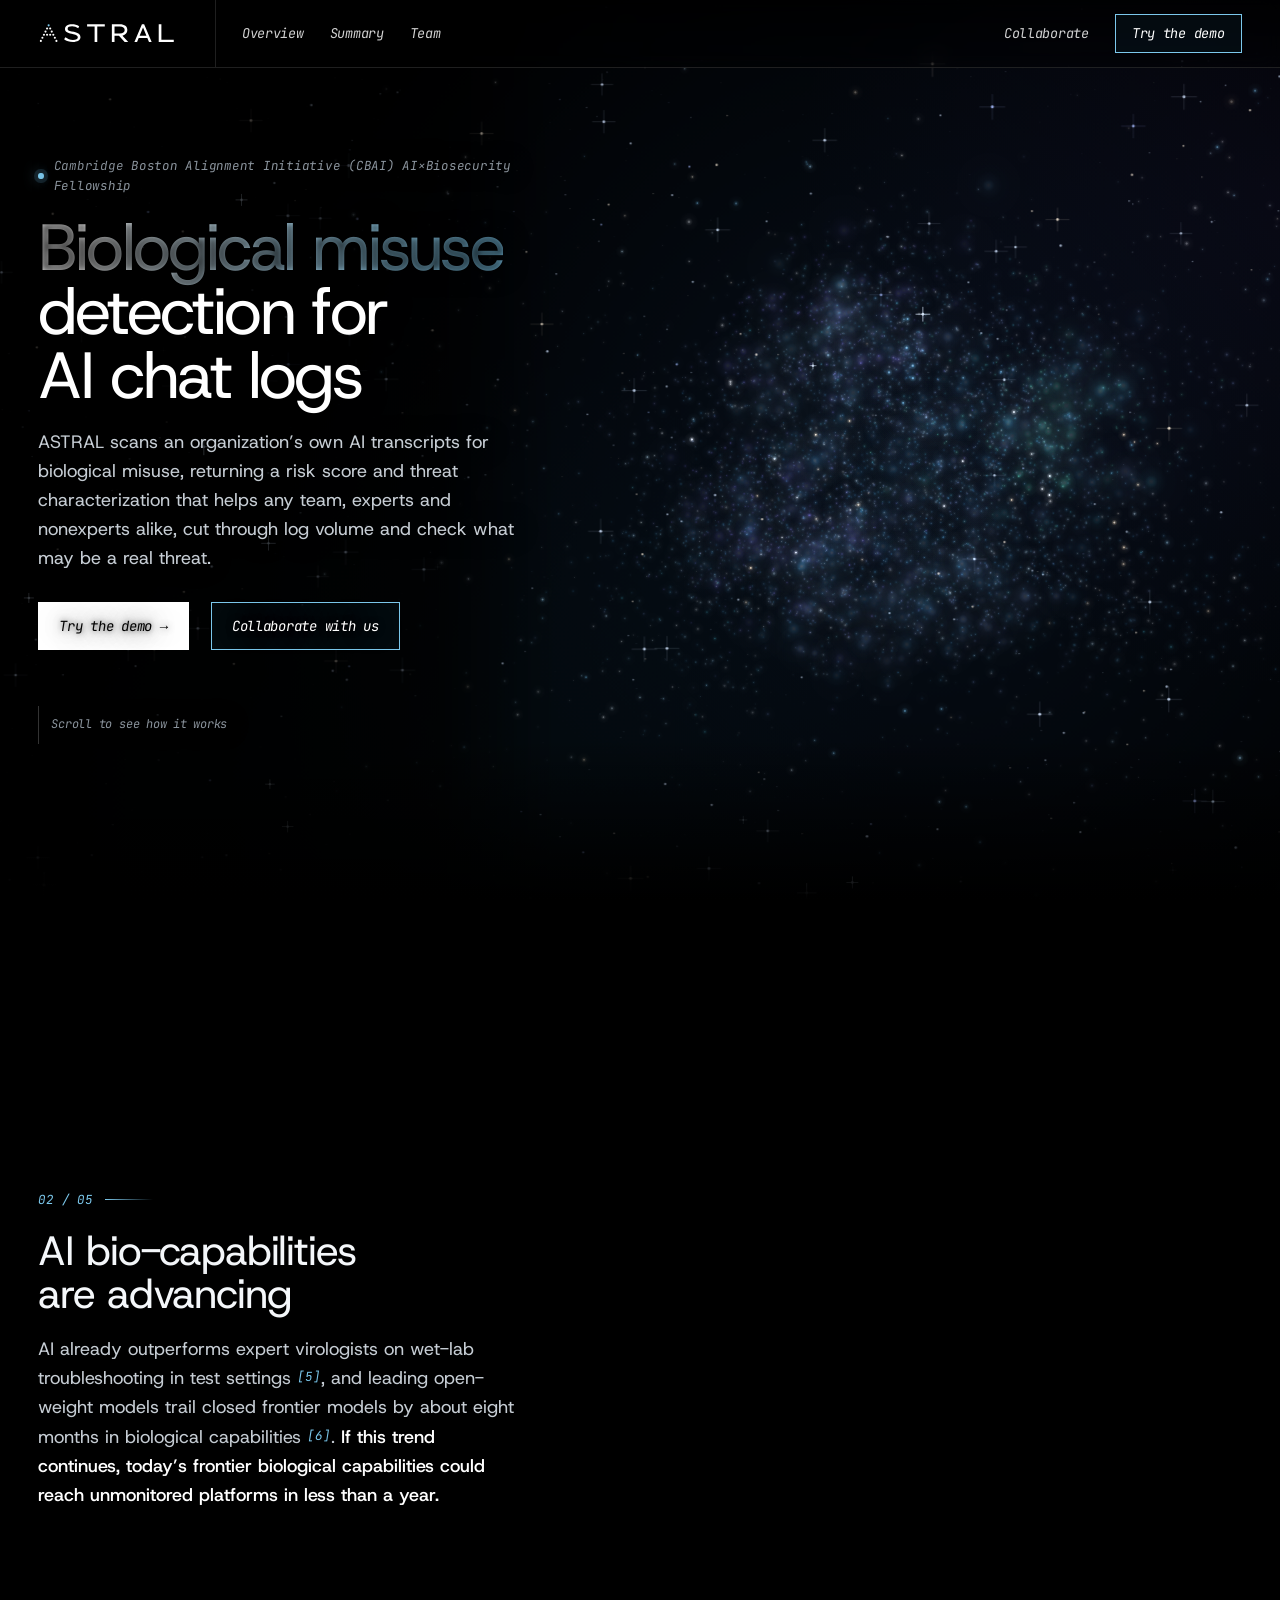
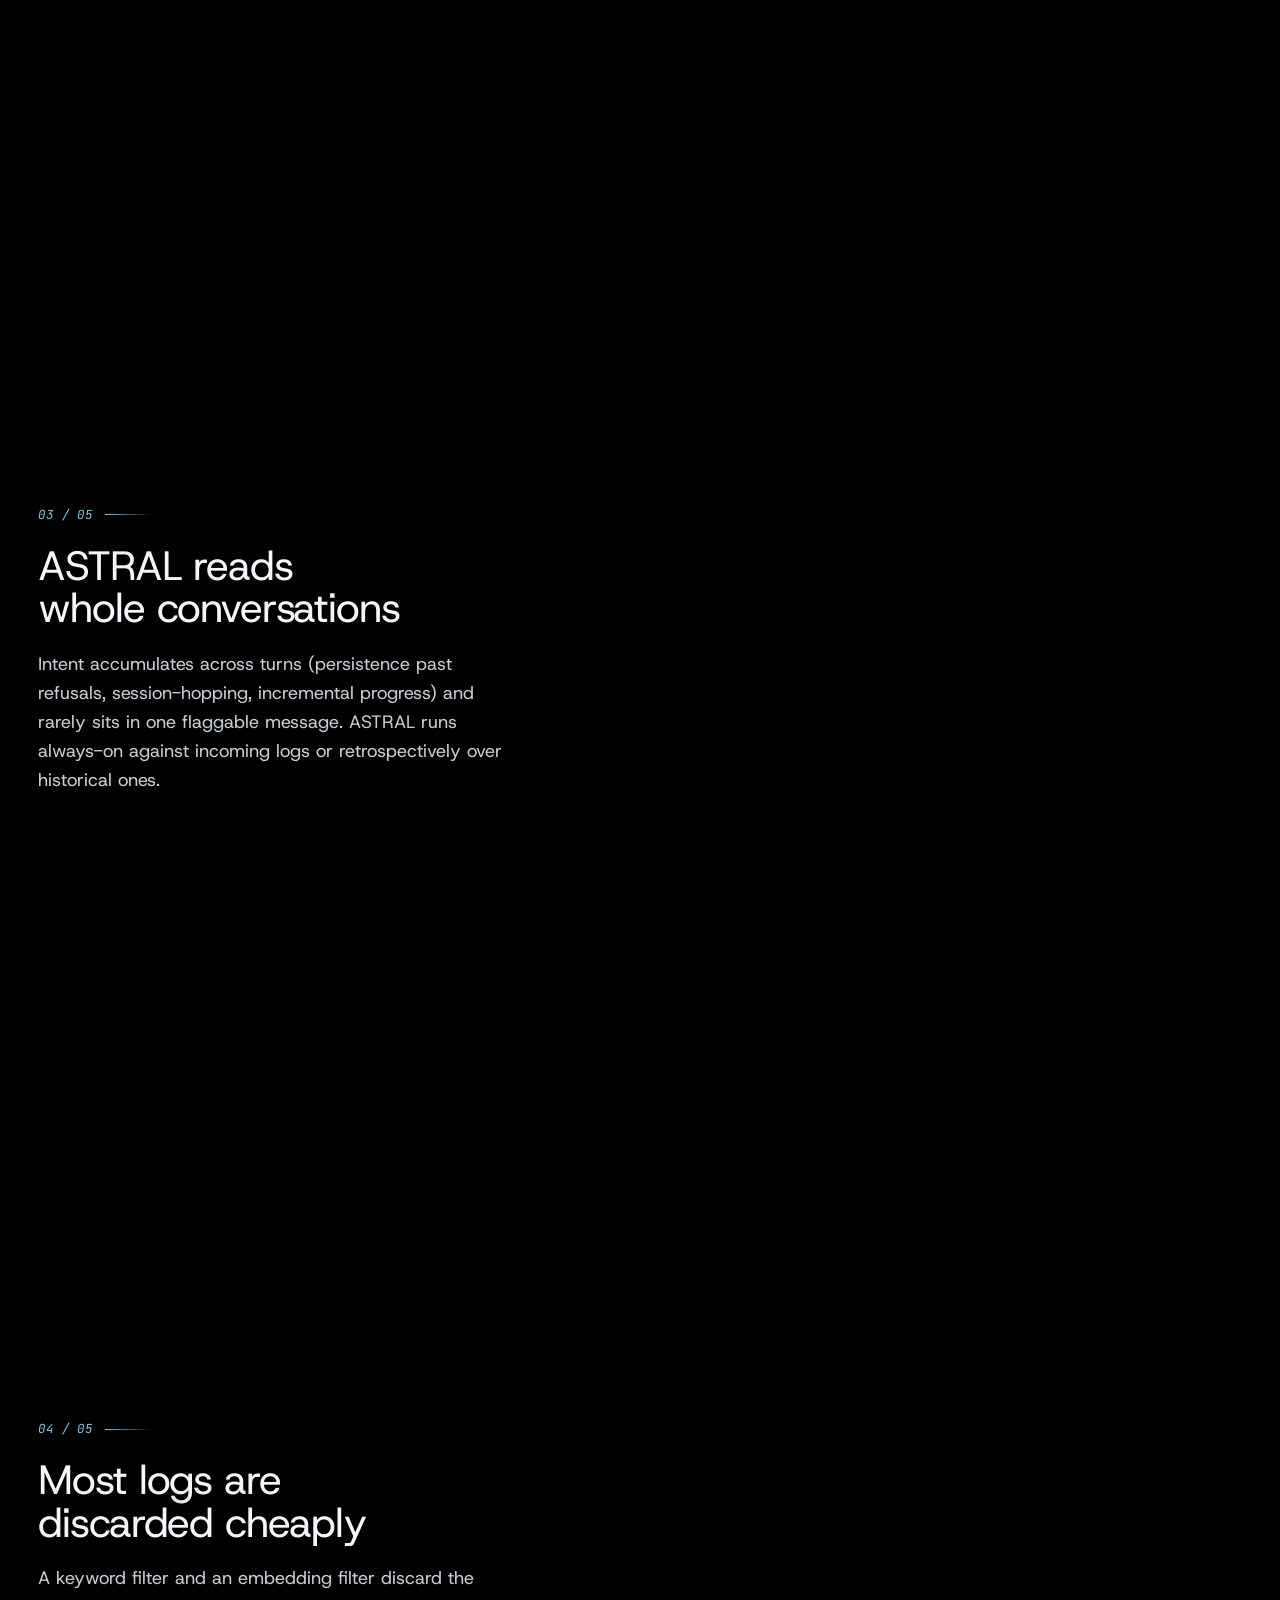
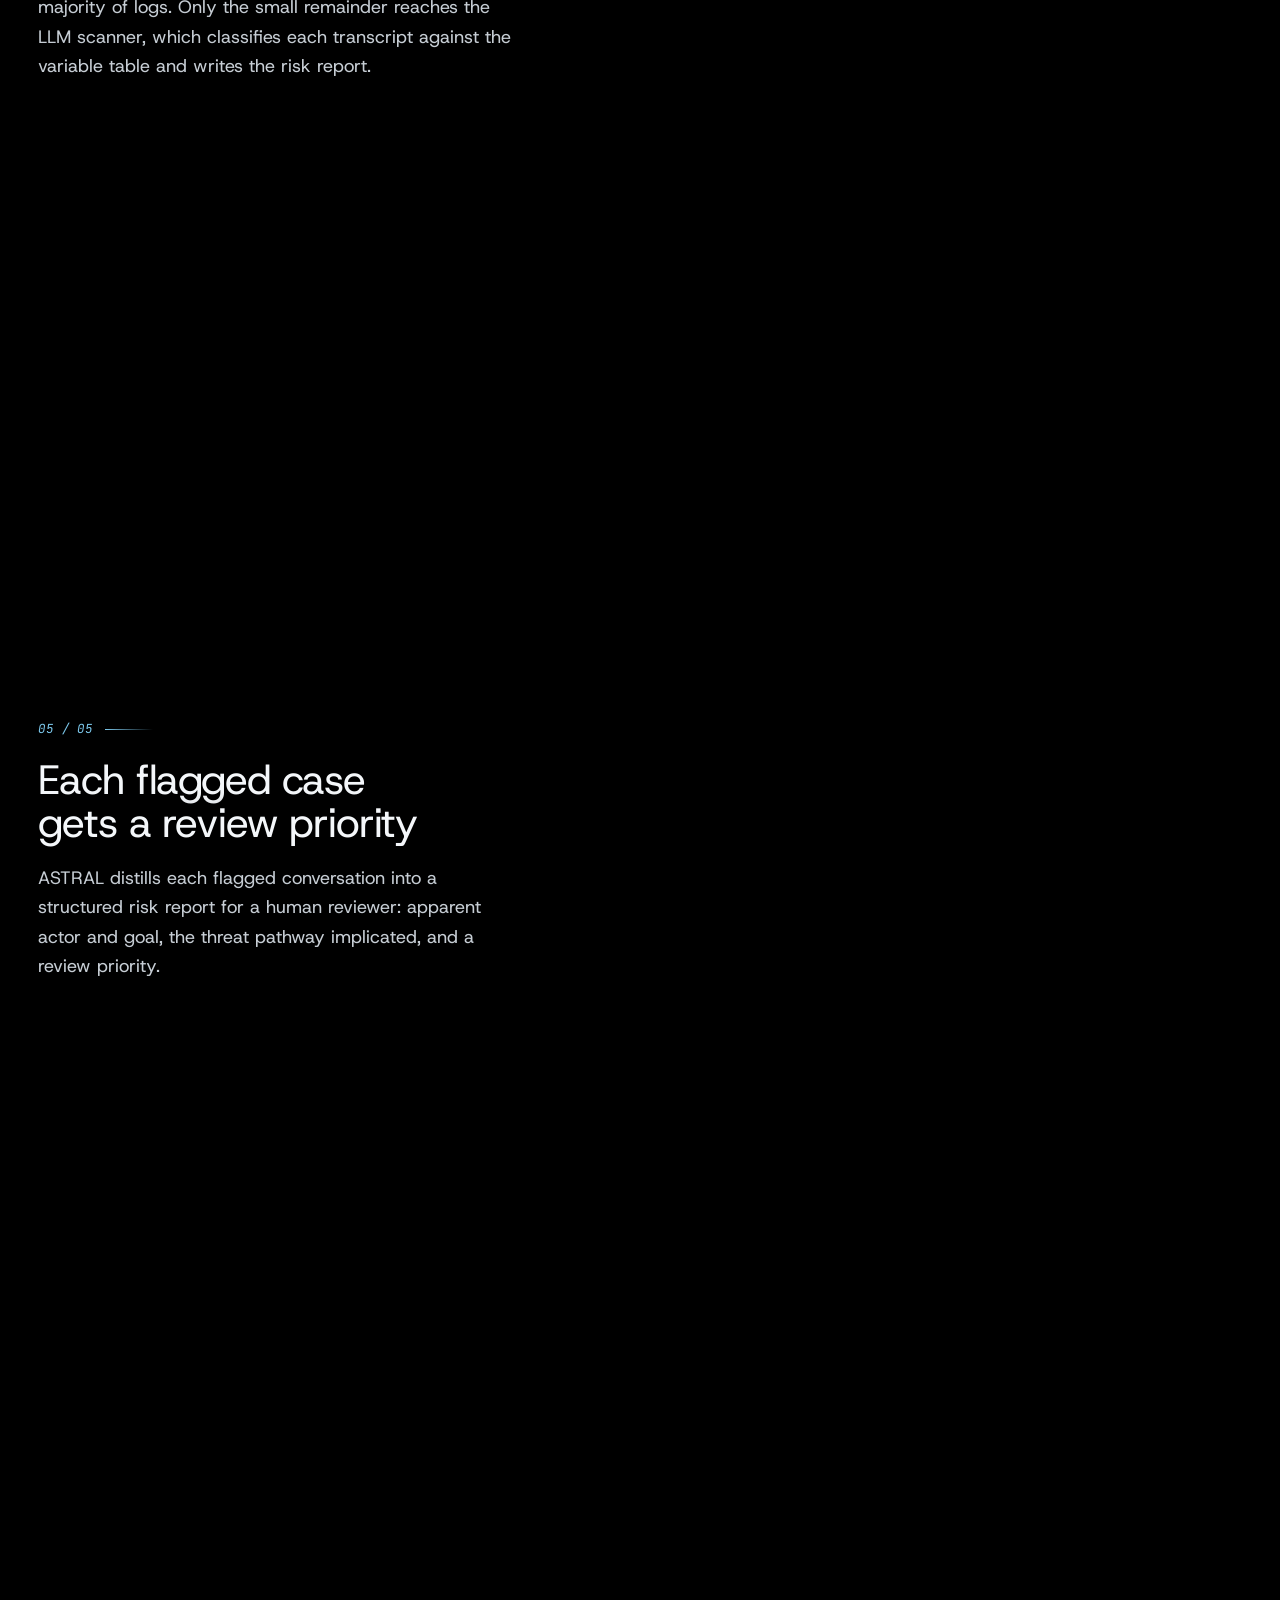
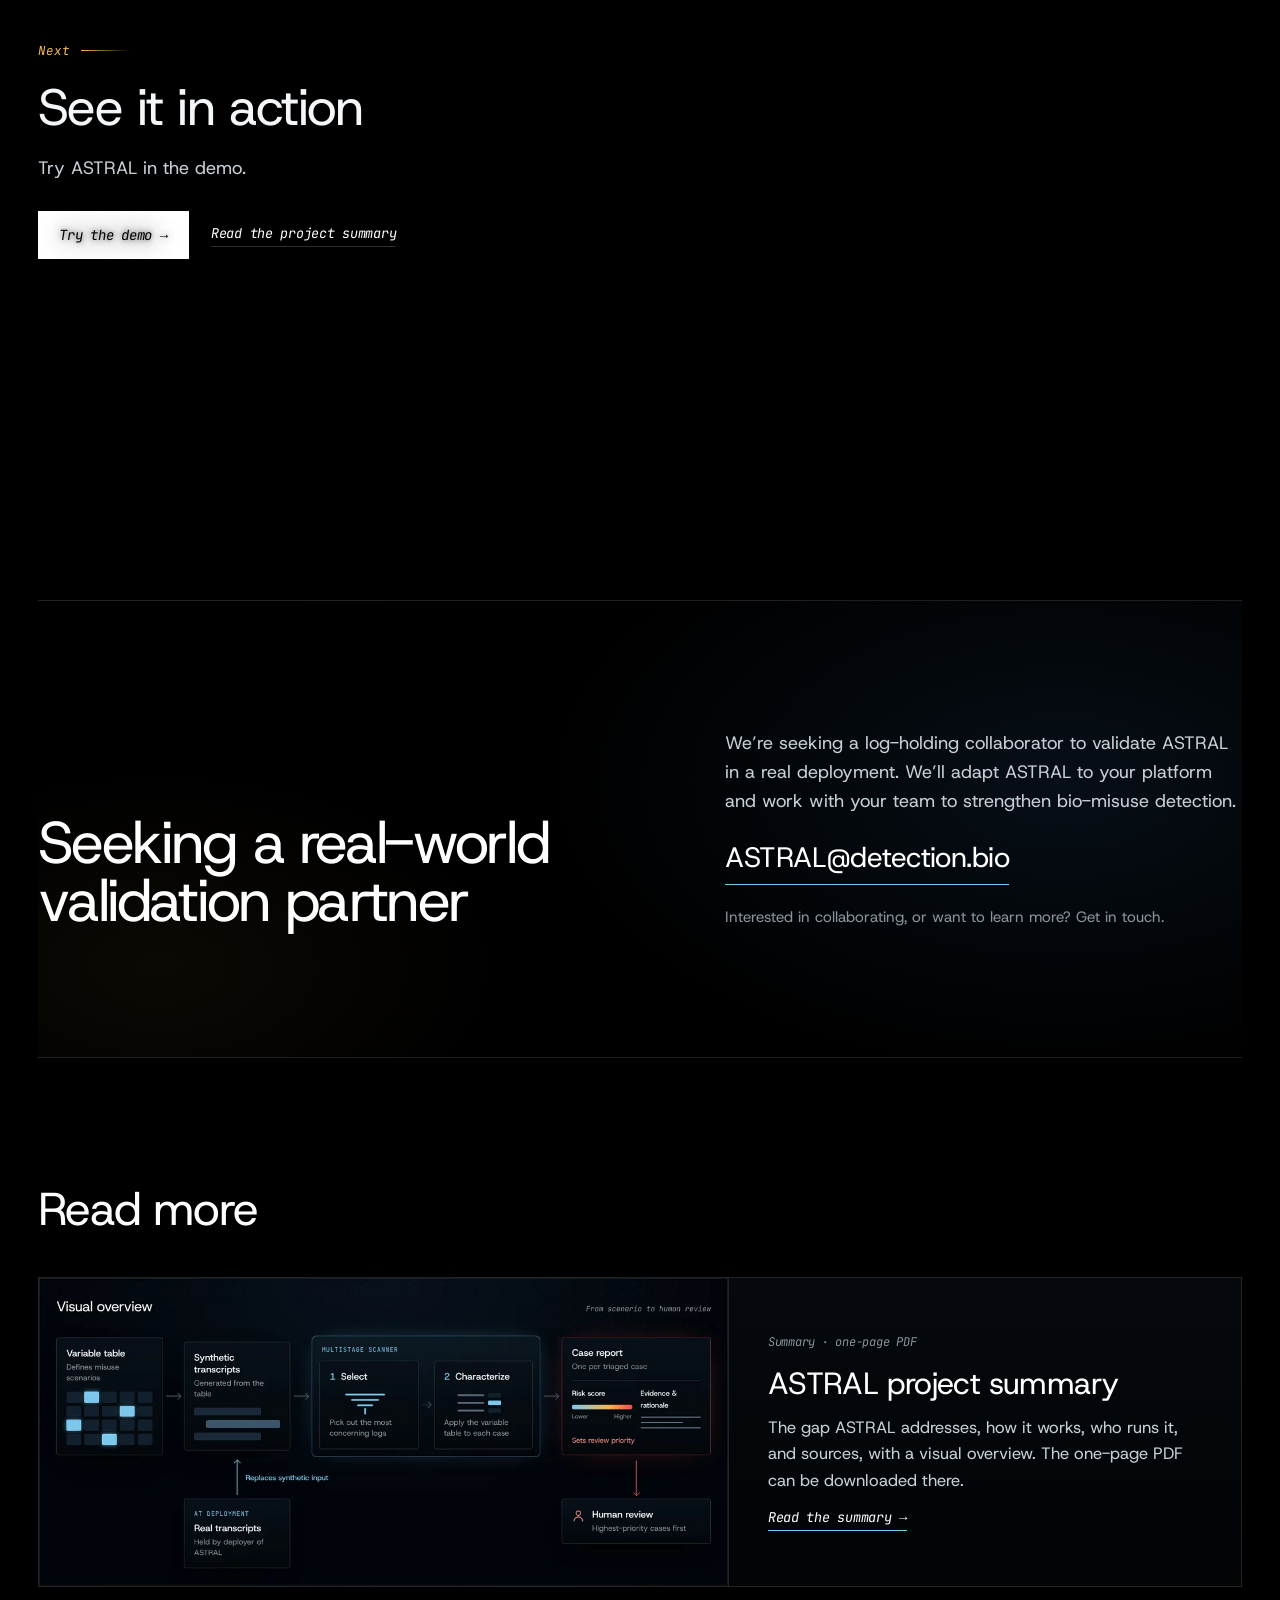
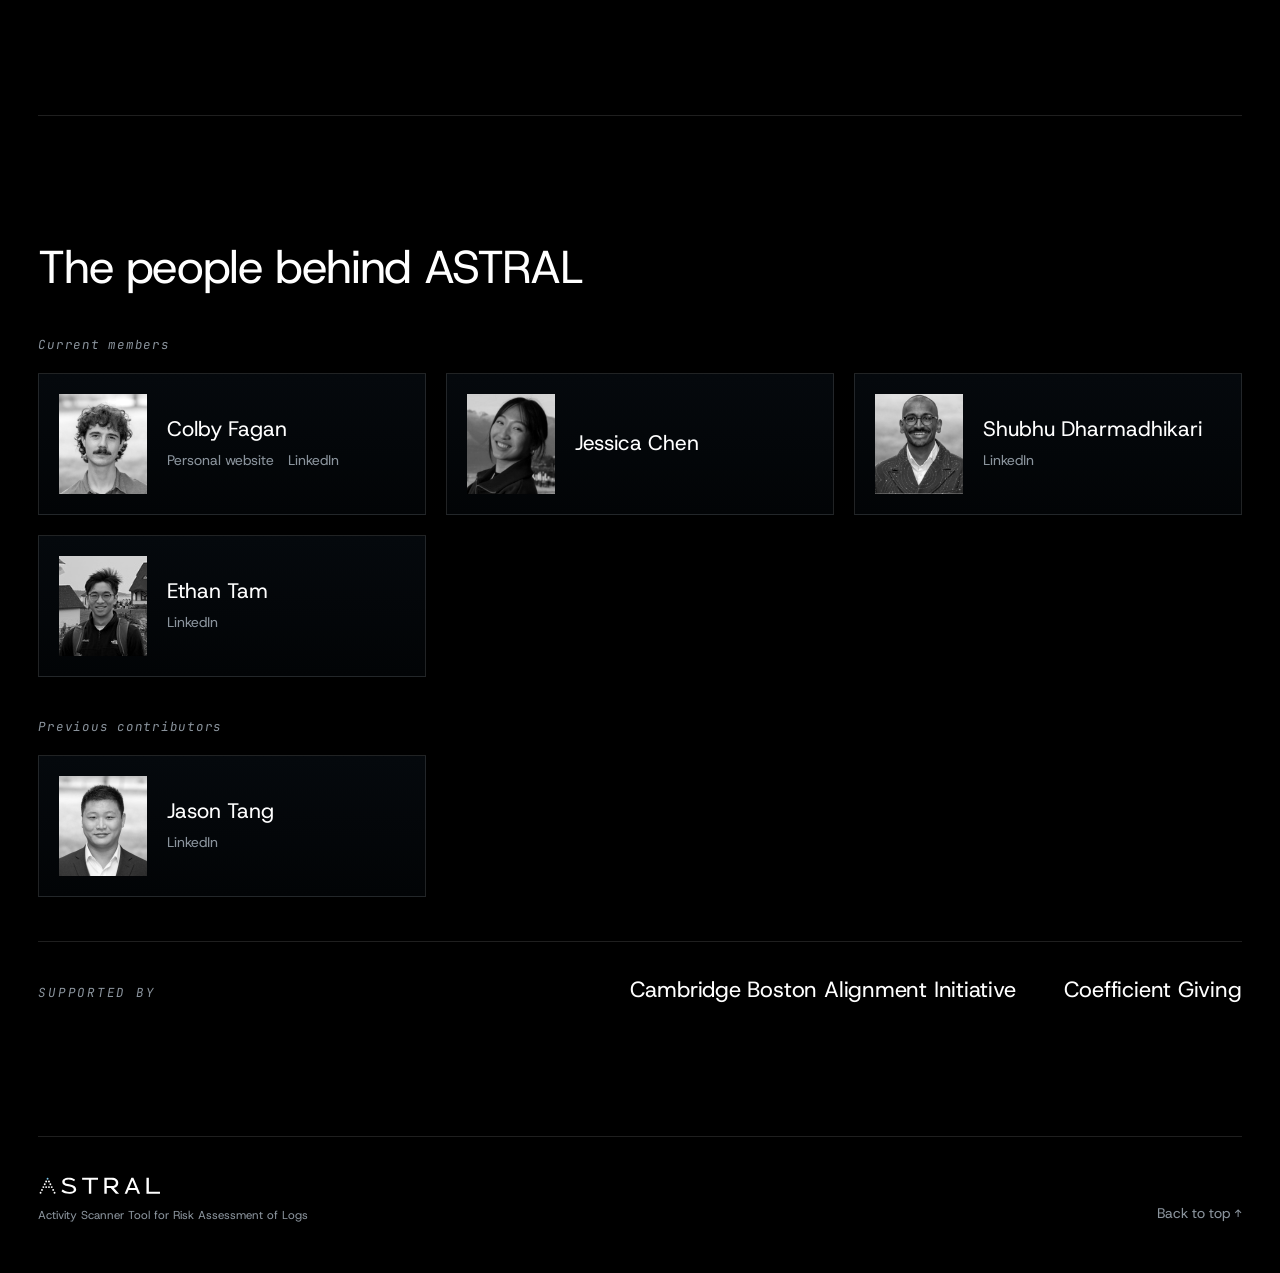
==== commit 1e354dbd: "Bring back the forming "A" in the opening nebula on desktop only Co-Authored-By: Claude Opus 5.5 <no" ====
--- a/docs/index.html
+++ b/docs/index.html
@@ -262,7 +262,7 @@
   </footer>
   </div>
 </main>
-<script src="scroll-visual.js?v=9ca27249ee00"></script>
+<script src="scroll-visual.js?v=c4cf6b377b8b"></script>
 <script>
 (() => {
   const canvas = document.querySelector('.pin canvas');
@@ -285,7 +285,8 @@
     const top = header.getBoundingClientRect().height, H = canvas.getBoundingClientRect().height;
     return reading ? { top: top - 4, bottom: H * .4 } : { top, bottom: H * .5 };
   };
-  const scene = AstralScroll.create(canvas, { safe, vframe });
+  // The faint "A" forms in the opening nebula only in the side-by-side desktop layout.
+  const scene = AstralScroll.create(canvas, { safe, vframe, mark: () => !narrow.matches });
   const mode = () => {
     const r = narrow.matches && steps[0].getBoundingClientRect().bottom < innerHeight * .55;
     if (r === reading) return;
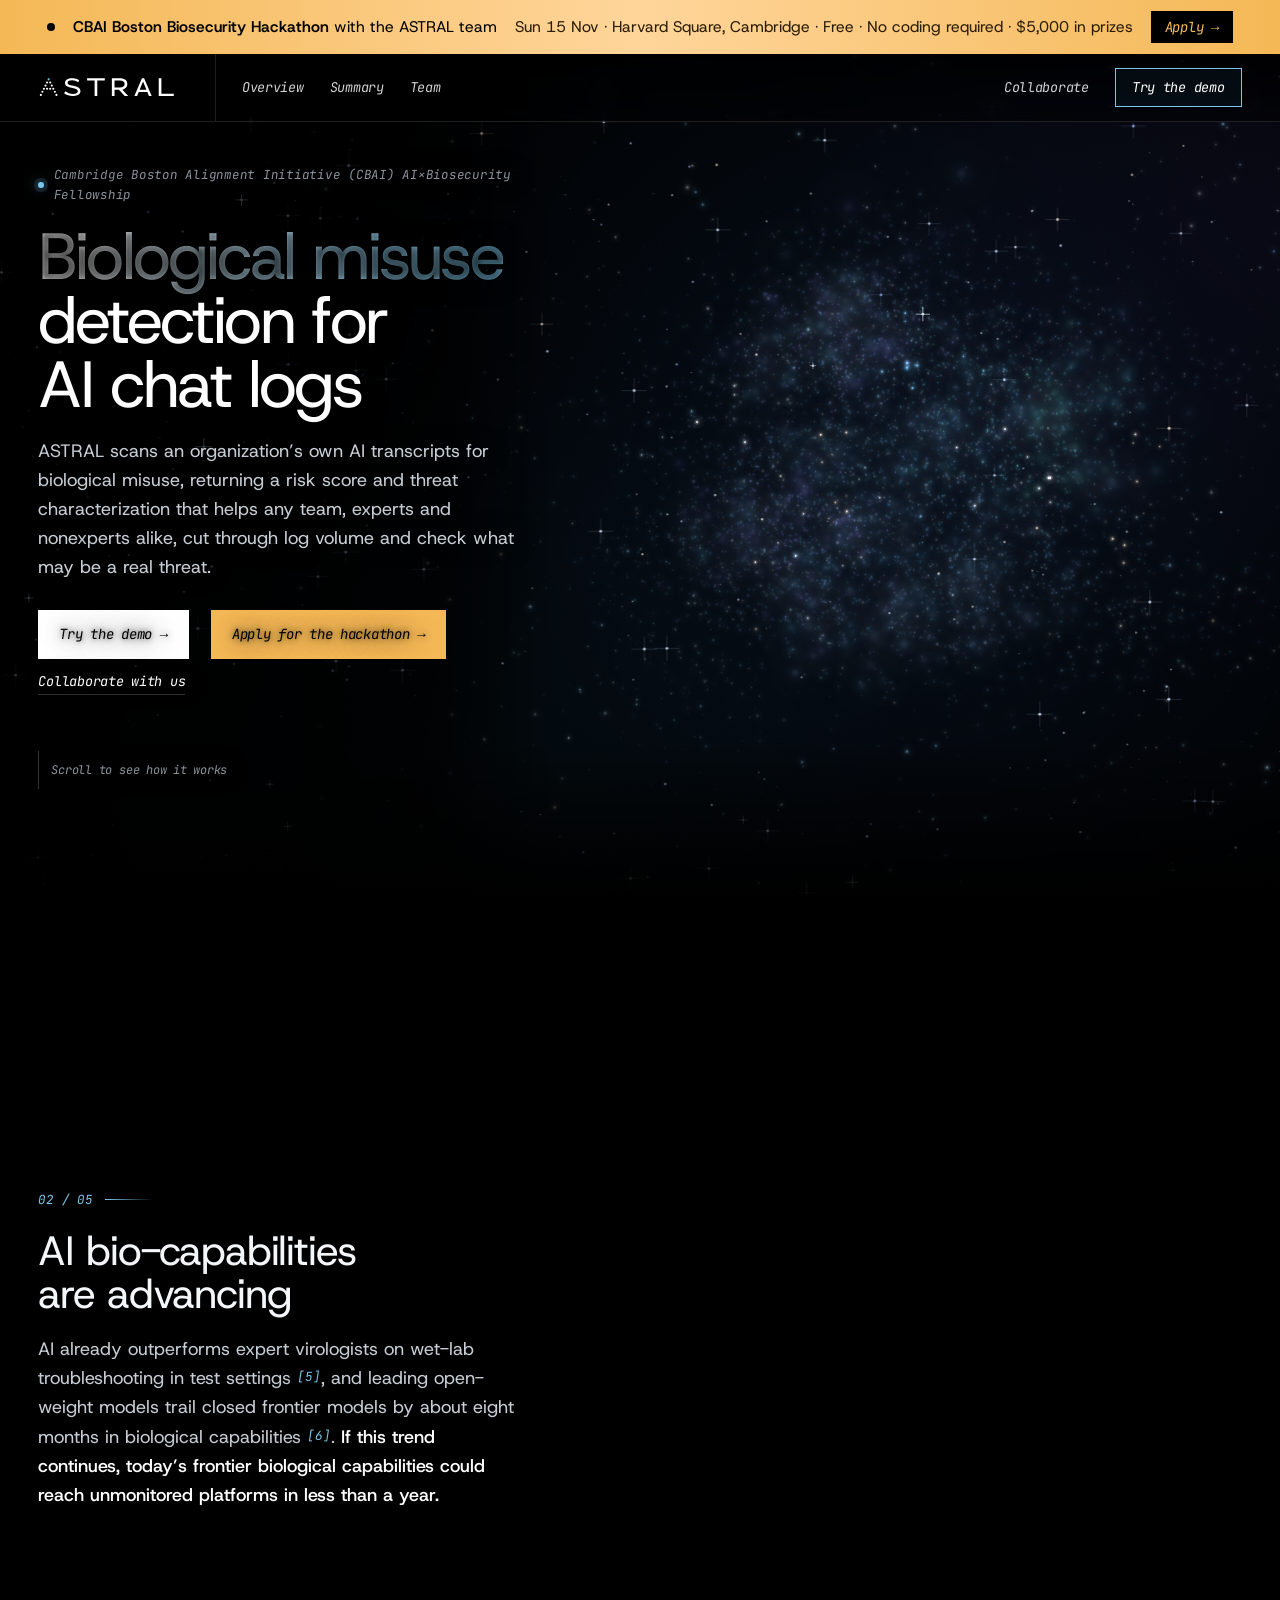
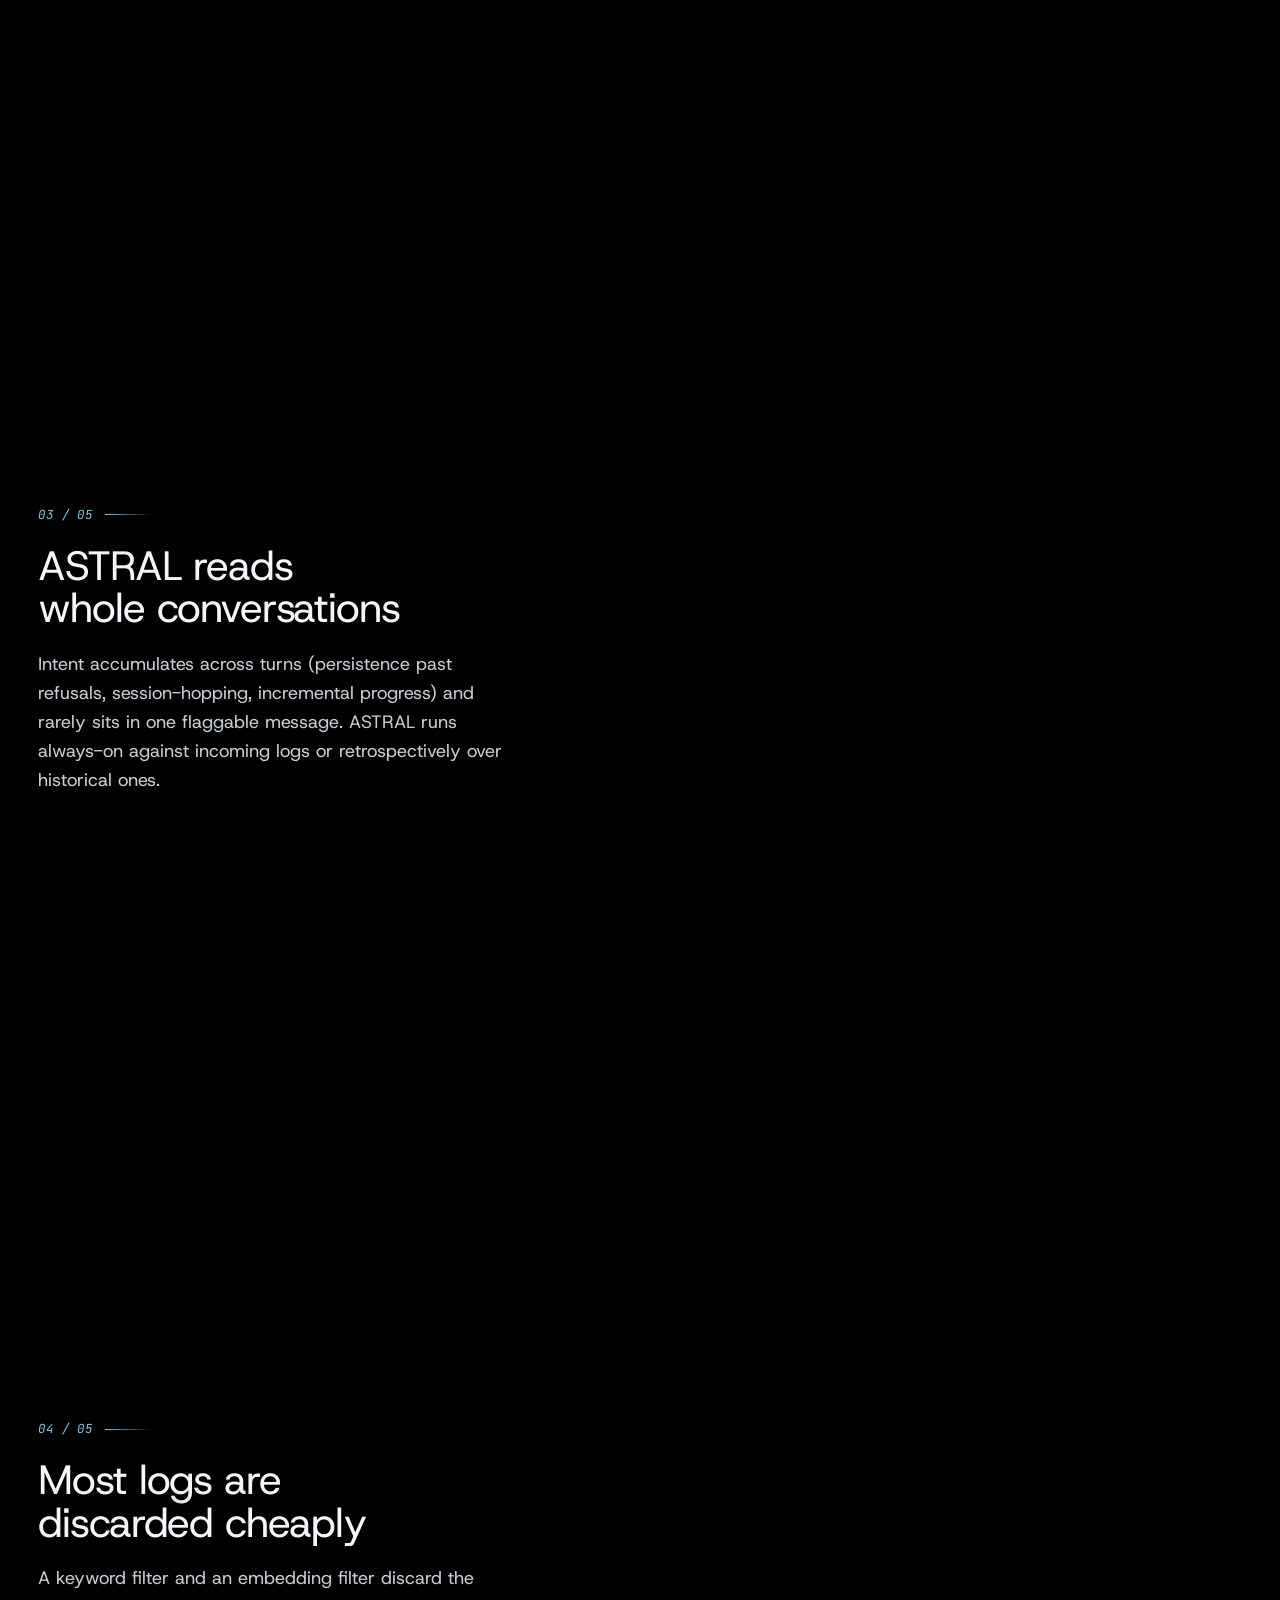
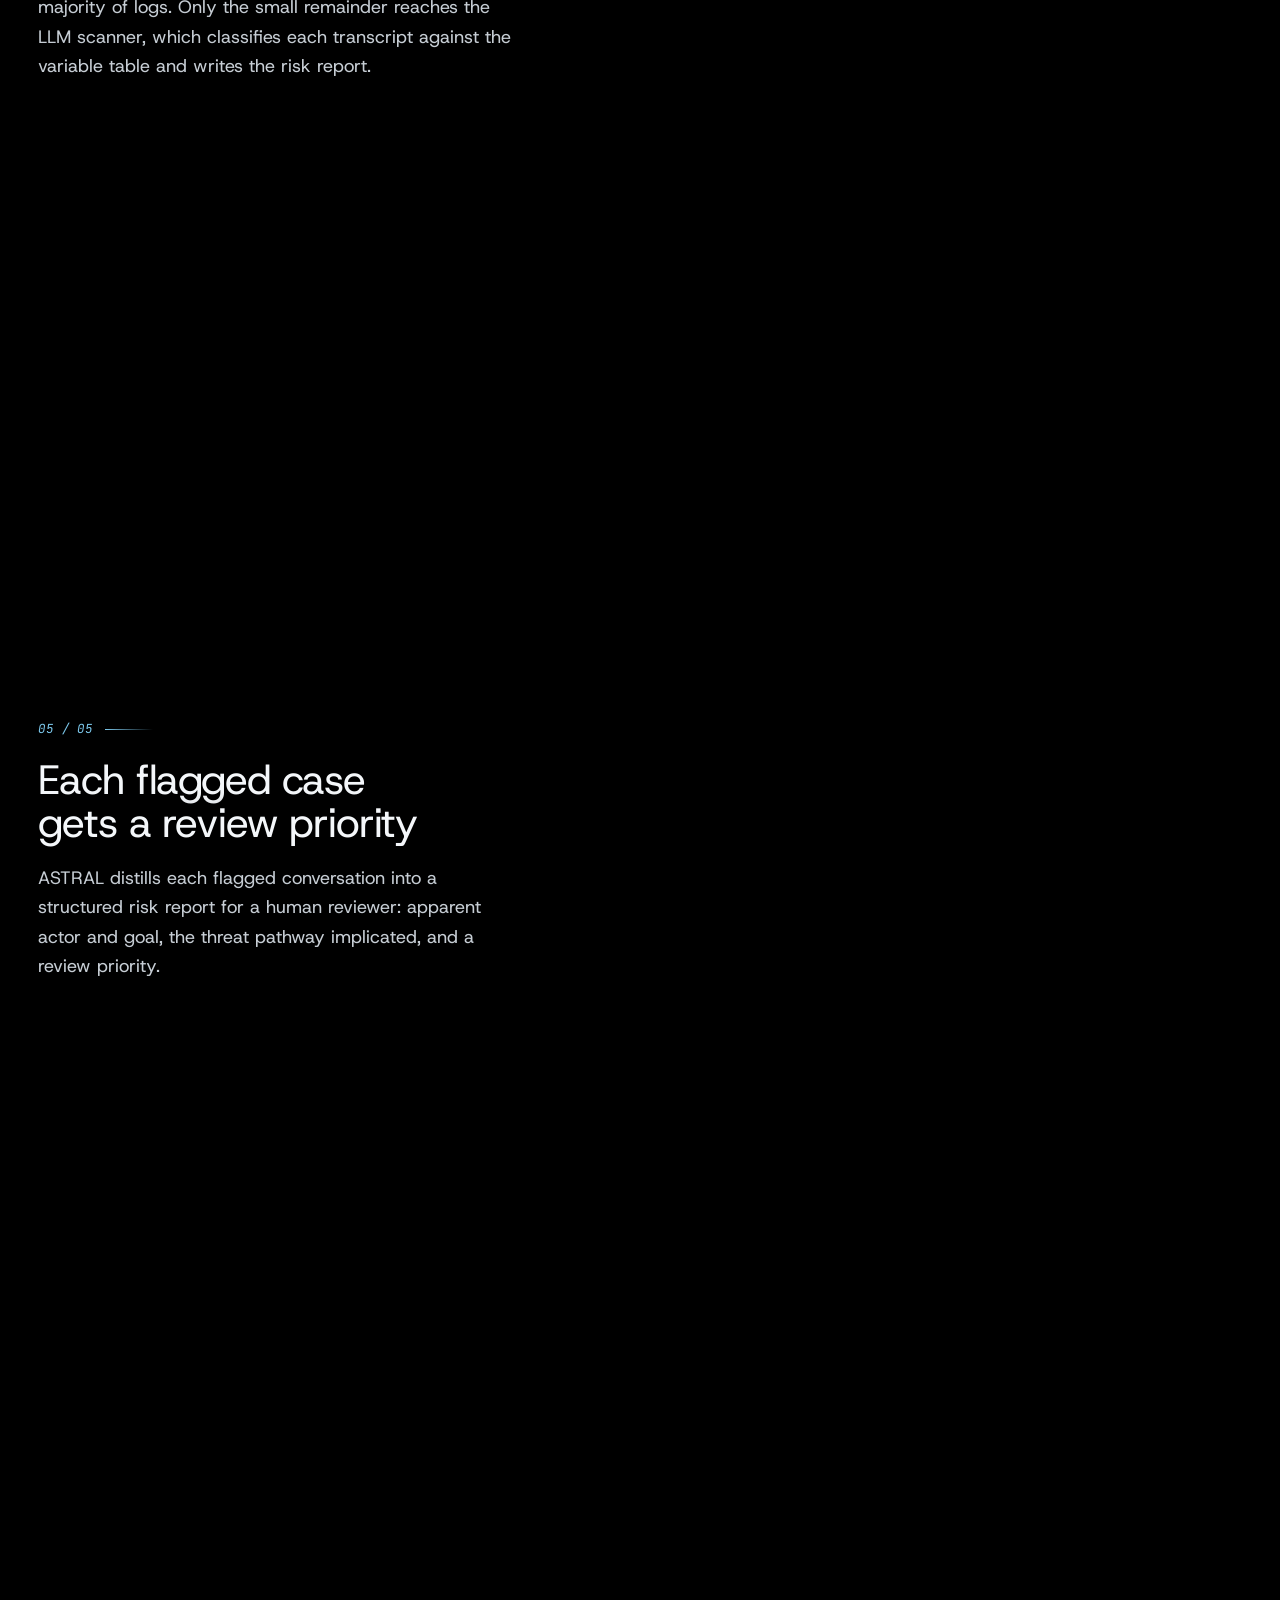
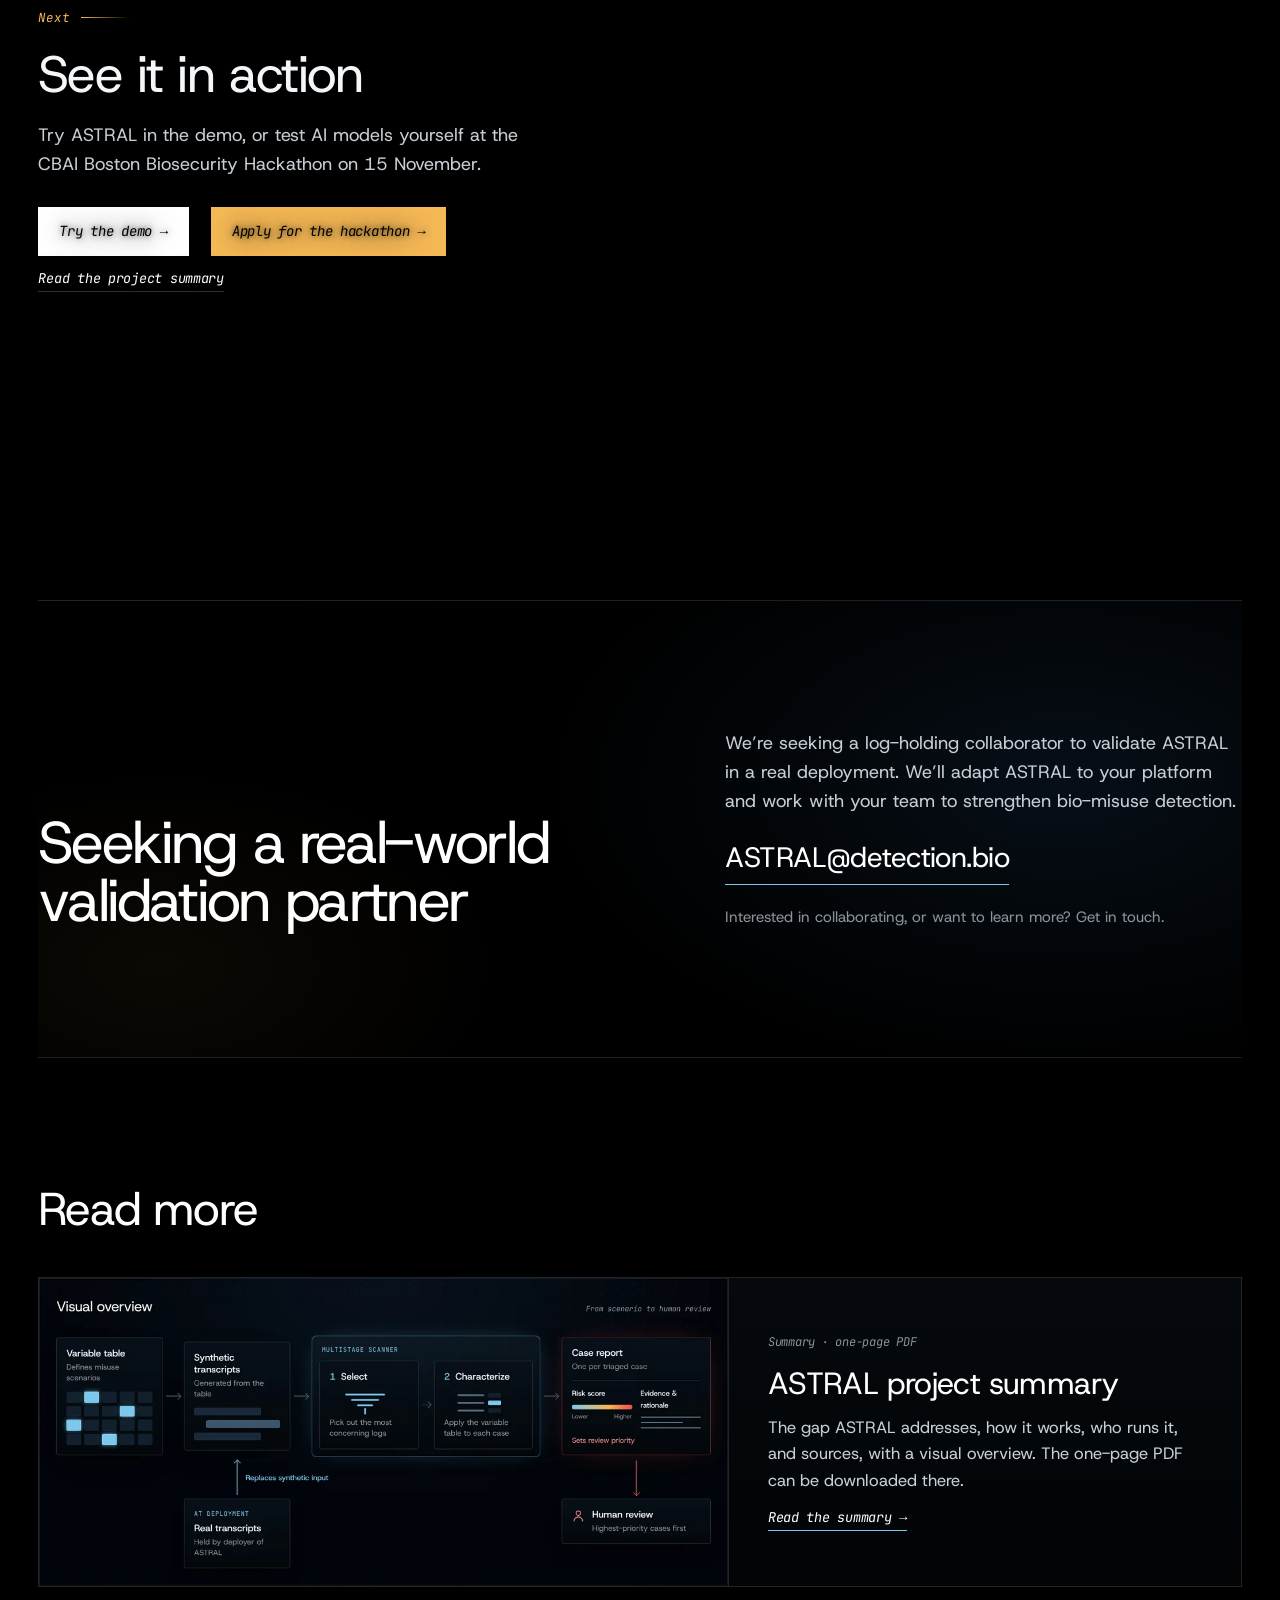
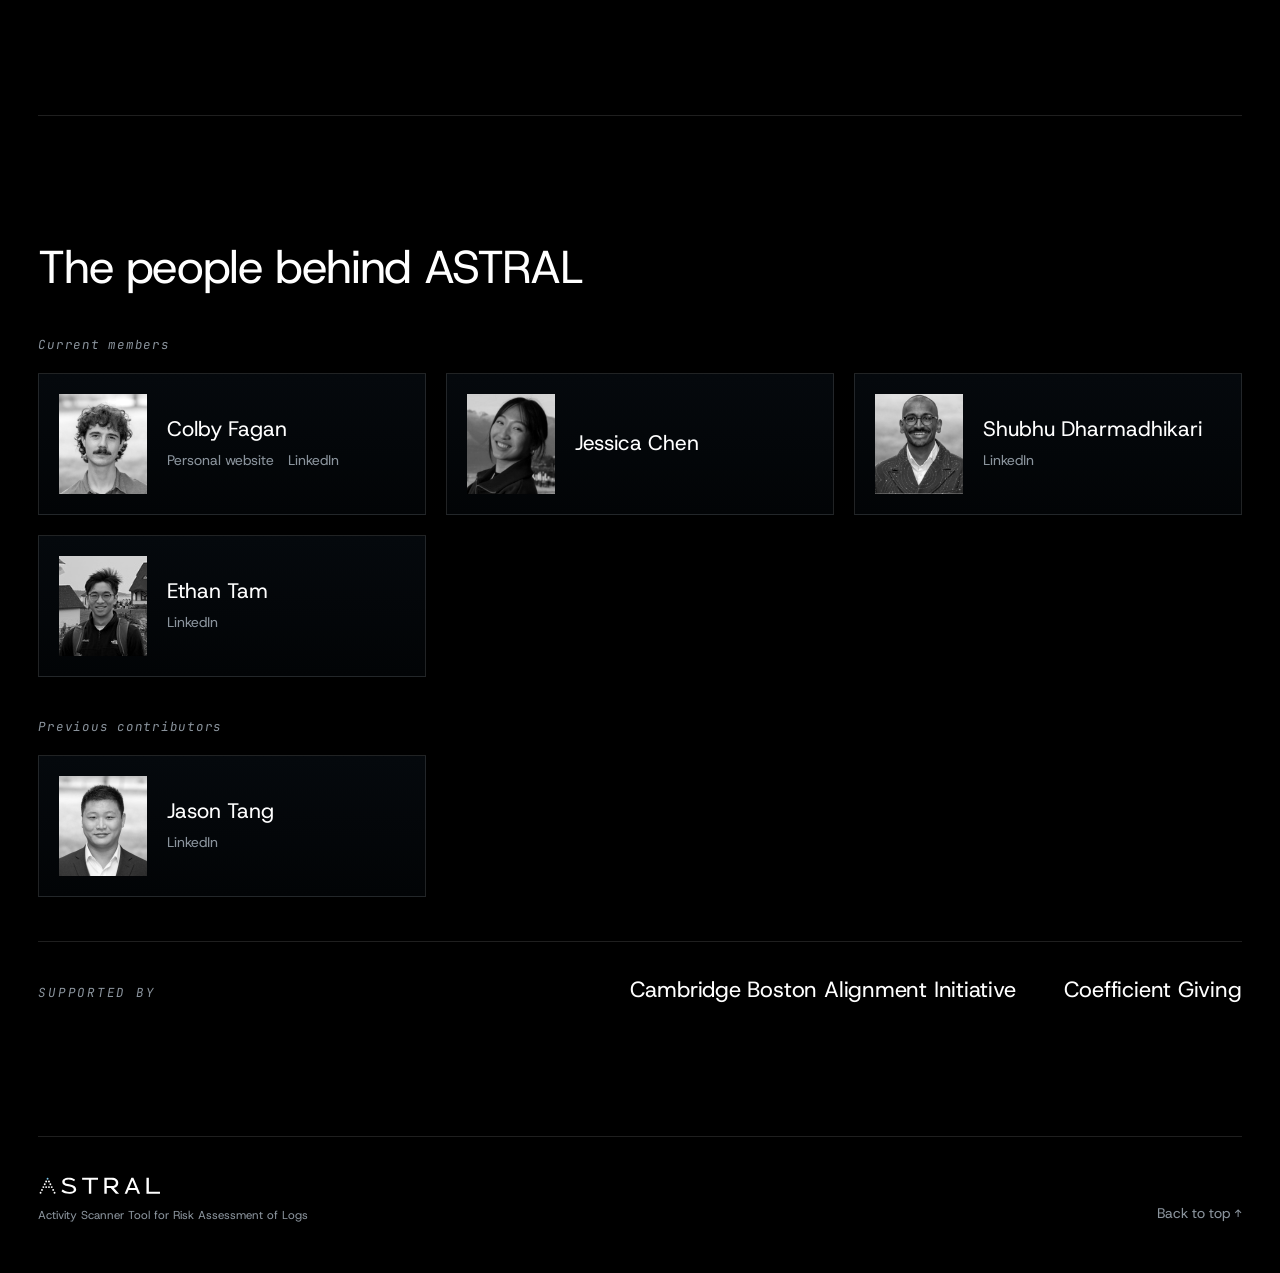
==== commit 1a84f1db: "Announce the CBAI Boston Biosecurity Hackathon Co-Authored-By: Claude Opus 5.5 <noreply@anthropic.co" ====
--- a/docs/index.html
+++ b/docs/index.html
@@ -168,10 +168,34 @@
   .step.hero{min-height:calc(100svh - 62px);justify-content:flex-end;padding-block:0 4svh;text-shadow:0 0 18px #000,0 0 4px #000}
   .step.cta{padding-bottom:16svh}
 }
+
+/* the hackathon: an amber call to action beside the demo */
+.btn.event{border-color:var(--amber);background:rgba(244,184,86,.08)}
+.btn.event:hover{background:rgba(244,184,86,.2)}
+.btn.event.solid{background:var(--amber);border-color:var(--amber);color:#000}
+.btn.event.solid:hover{background:#ffd08a;border-color:#ffd08a}
+@media (max-width:900px){.site-header nav.right{gap:8px;padding:0 12px}.site-header nav.right .btn{padding:7px 10px;font-size:12.5px}.brand .logo{width:112px}.brand{padding:14px 12px 14px 16px}}
+
+/* event banner: the first thing on the page. Fixed above the fixed header on wide screens; at the top of the page on phones. */
+.event-banner{position:fixed;inset:0 0 auto 0;z-index:21;min-height:54px;display:flex;align-items:center;justify-content:center;flex-wrap:wrap;gap:6px 18px;padding:8px var(--gutter);
+  background:linear-gradient(90deg,#f4b856,#ffd59a 50%,#f4b856);color:#000;font-size:15.5px;line-height:1.35;text-decoration:none;text-shadow:none}
+.event-banner b{font-weight:600}
+.event-banner .when{color:#2a1c05}
+.event-banner .go{font-family:var(--mono);font-style:italic;font-size:14px;letter-spacing:-.02em;padding:7px 14px;background:#000;color:#f4b856;white-space:nowrap;transition:background .2s,color .2s}
+.event-banner:hover .go{background:#1a1205;color:#ffd59a}
+.event-banner:focus-visible{outline:2px solid #fff;outline-offset:-4px}
+.event-banner .dot{flex:none;width:8px;height:8px;border-radius:50%;background:#000;box-shadow:0 0 0 0 rgba(0,0,0,.5);animation:ev-pulse 2s ease-out infinite}
+@keyframes ev-pulse{to{box-shadow:0 0 0 8px rgba(0,0,0,0)}}
+@media (prefers-reduced-motion:reduce){.event-banner .dot{animation:none}}
+@media (max-width:1180px){.event-banner .more{display:none}}
+.site-header{top:54px}
+.step.hero{padding-top:150px}
+@media (max-width:900px){.event-banner{position:relative;justify-content:flex-start;padding:10px 16px;font-size:13.5px}.event-banner .when{flex-basis:100%;order:3}.event-banner .go{margin-left:auto}.site-header{top:0}}
 </style>
 </head>
 <body>
 <a class="skip-link" href="#top">Skip to content</a>
+<a class="event-banner" href="https://luma.com/0iufmn6q"><span class="dot" aria-hidden="true"></span><span class="what"><b>CBAI Boston Biosecurity Hackathon</b><span class="more"> with the ASTRAL team</span></span><span class="when">Sun 15 Nov · Harvard Square, Cambridge<span class="more"> · Free · No coding required · $5,000 in prizes</span></span><span class="go">Apply →</span></a>
 <header class="site-header">
   <a class="brand" href="#top" aria-label="ASTRAL home"><svg class="logo" viewBox="0 0 312 64" role="img" aria-label="ASTRAL"><g transform="translate(1.46,10.17) scale(0.704)"><circle class="logo-apex" cx="32" cy="6" r="3.4"/><g class="logo-dots"><circle cx="27" cy="16" r="3.4"/><circle cx="37" cy="16" r="3.4"/><circle cx="22" cy="26" r="3.4"/><circle cx="42" cy="26" r="3.4"/><circle cx="17" cy="36" r="3.4"/><circle cx="27" cy="36" r="3.4"/><circle cx="37" cy="36" r="3.4"/><circle cx="47" cy="36" r="3.4"/><circle cx="12" cy="46" r="3.4"/><circle cx="52" cy="46" r="3.4"/><circle cx="7" cy="56" r="3.4"/><circle cx="57" cy="56" r="3.4"/></g></g><g class="logo-type"><g transform="translate(58,9)"><path d="M35 6C30 2 25 1 19 1 9 1 3 6 3 13c0 7 5 10 15 12l4 1c7 2 10 4 10 8 0 5-4 7-11 7-7 0-12-3-17-7l-3 5c5 5 12 7 20 7 10 0 17-5 17-12 0-8-5-11-15-14l-5-1c-7-2-9-3-9-7 0-4 4-6 10-6 5 0 10 2 14 5Z" transform="translate(0,2.11) scale(1,.889)"/></g><g transform="translate(111,9)"><path d="M0 3h40v5H23v35h-6V8H0Z"/></g><g transform="translate(164,9)"><path fill-rule="evenodd" d="M3 3h18c11 0 17 5 17 13 0 6-4 11-11 13l13 14h-8L19 29H9v14H3Zm6 5v16h12c7 0 11-3 11-8s-4-8-11-8Z"/></g><g transform="translate(217,9)"><path d="M1 43 18 3h5l17 40h-6L20.5 10 7 43Z M10 29h21v5H10Z"/></g><g transform="translate(270,9)"><path d="M3 3h6v35h28v5H3Z"/></g></g></svg></a>
   <nav class="i"><a href="#top">Overview</a><a href="summary.html">Summary</a><a href="#team">Team</a></nav>
@@ -187,7 +211,7 @@
       <p class="kicker i">Cambridge Boston Alignment Initiative (CBAI) AI×Biosecurity Fellowship</p>
       <h1><em>Biological misuse</em> detection for AI chat logs</h1>
       <p class="body">ASTRAL scans an organization’s own AI transcripts for biological misuse, returning a risk score and threat characterization that helps any team, experts and nonexperts alike, cut through log volume and check what may be a real threat.</p>
-      <div class="actions"><a class="btn solid lg i" href="demo/">Try the demo →</a><a class="btn lg i" href="#contact">Collaborate with us</a></div>
+      <div class="actions"><a class="btn solid lg i" href="demo/">Try the demo →</a><a class="btn event solid lg i" href="https://luma.com/0iufmn6q">Apply for the hackathon →</a><a class="link i" href="#contact">Collaborate with us</a></div>
       <p class="cue i"><span></span>Scroll to see how it works</p>
     </section>
     <section class="step" data-stage="1">
@@ -213,8 +237,8 @@
     <section class="step cta" data-stage="4" aria-labelledby="demo-title">
       <p class="count i">Next</p>
       <h2 id="demo-title">See it in action</h2>
-      <p class="body">Try ASTRAL in the demo.</p>
-      <div class="actions"><a class="btn solid lg i" href="demo/">Try the demo →</a><a class="link i" href="summary.html">Read the project summary</a></div>
+      <p class="body">Try ASTRAL in the demo, or test AI models yourself at the CBAI Boston Biosecurity Hackathon on 15 November.</p>
+      <div class="actions"><a class="btn solid lg i" href="demo/">Try the demo →</a><a class="btn event solid lg i" href="https://luma.com/0iufmn6q">Apply for the hackathon →</a><a class="link i" href="summary.html">Read the project summary</a></div>
     </section>
     </div>
   </div>
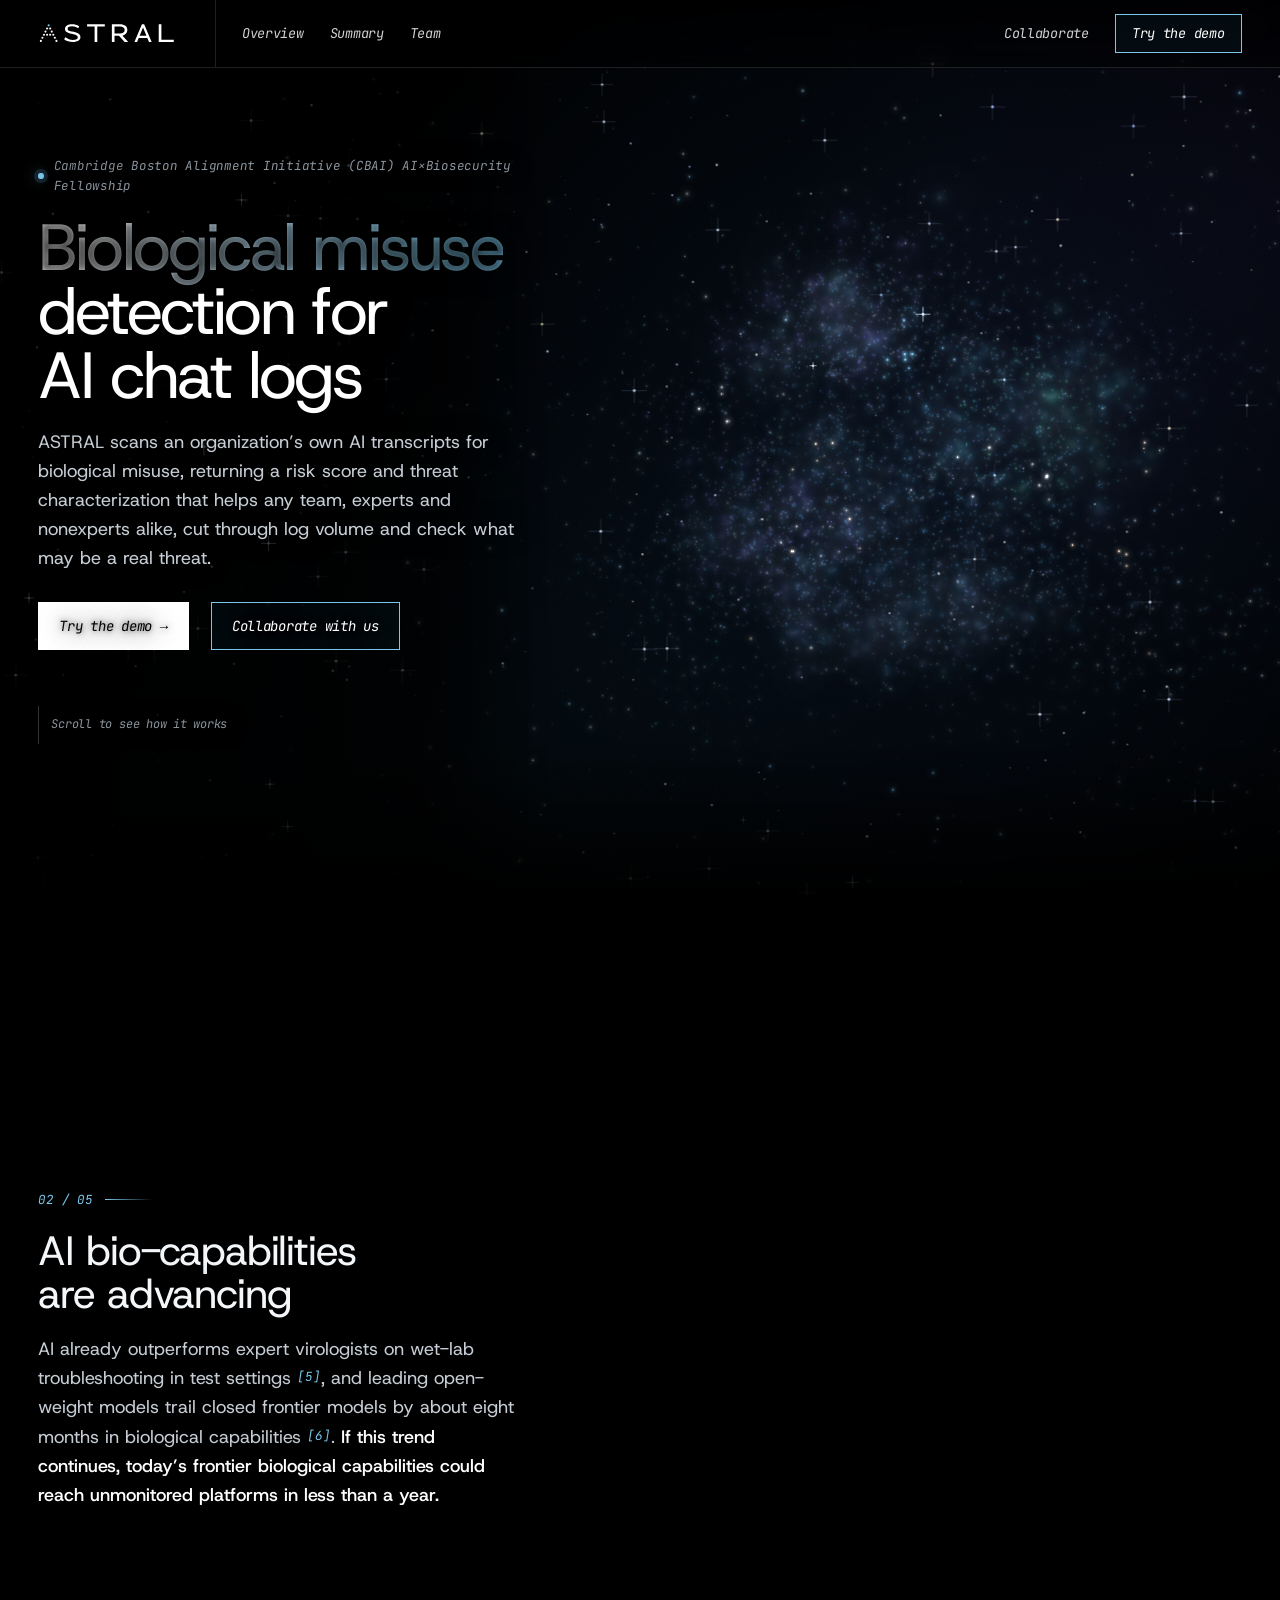
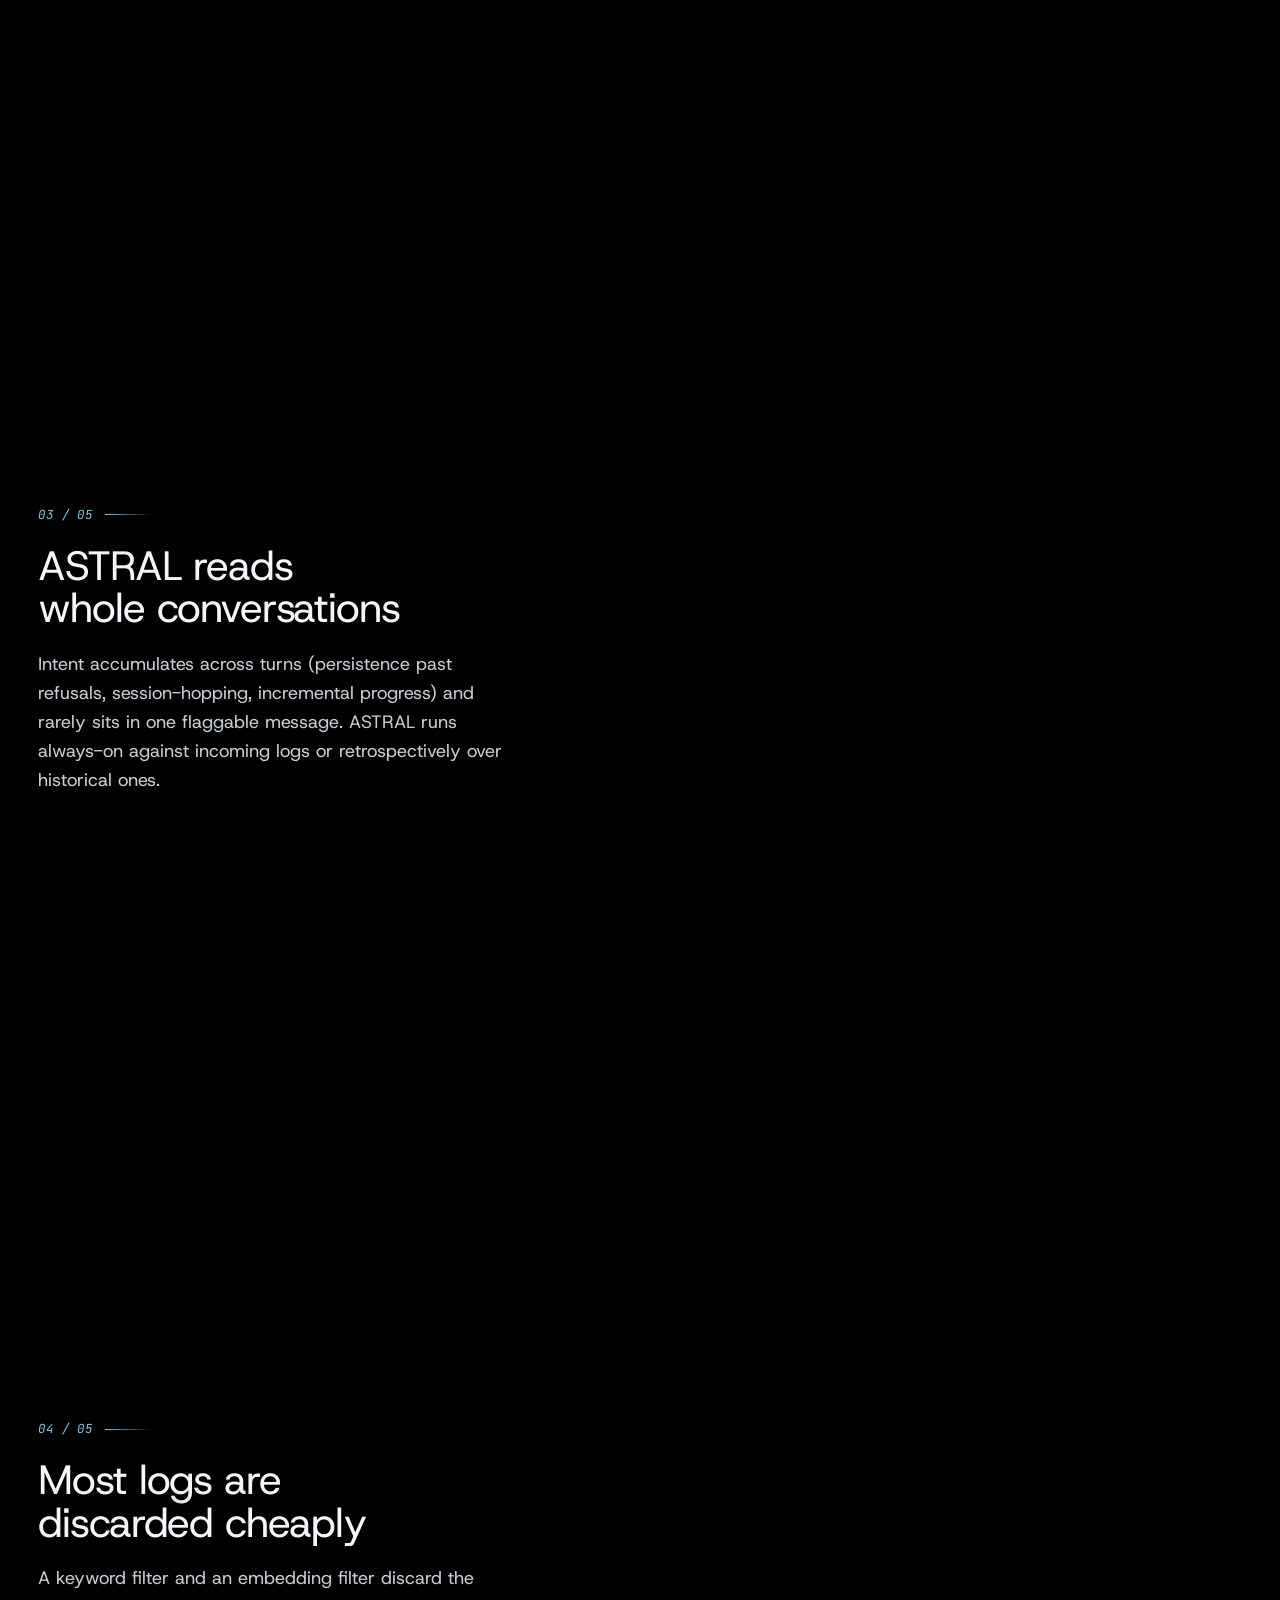
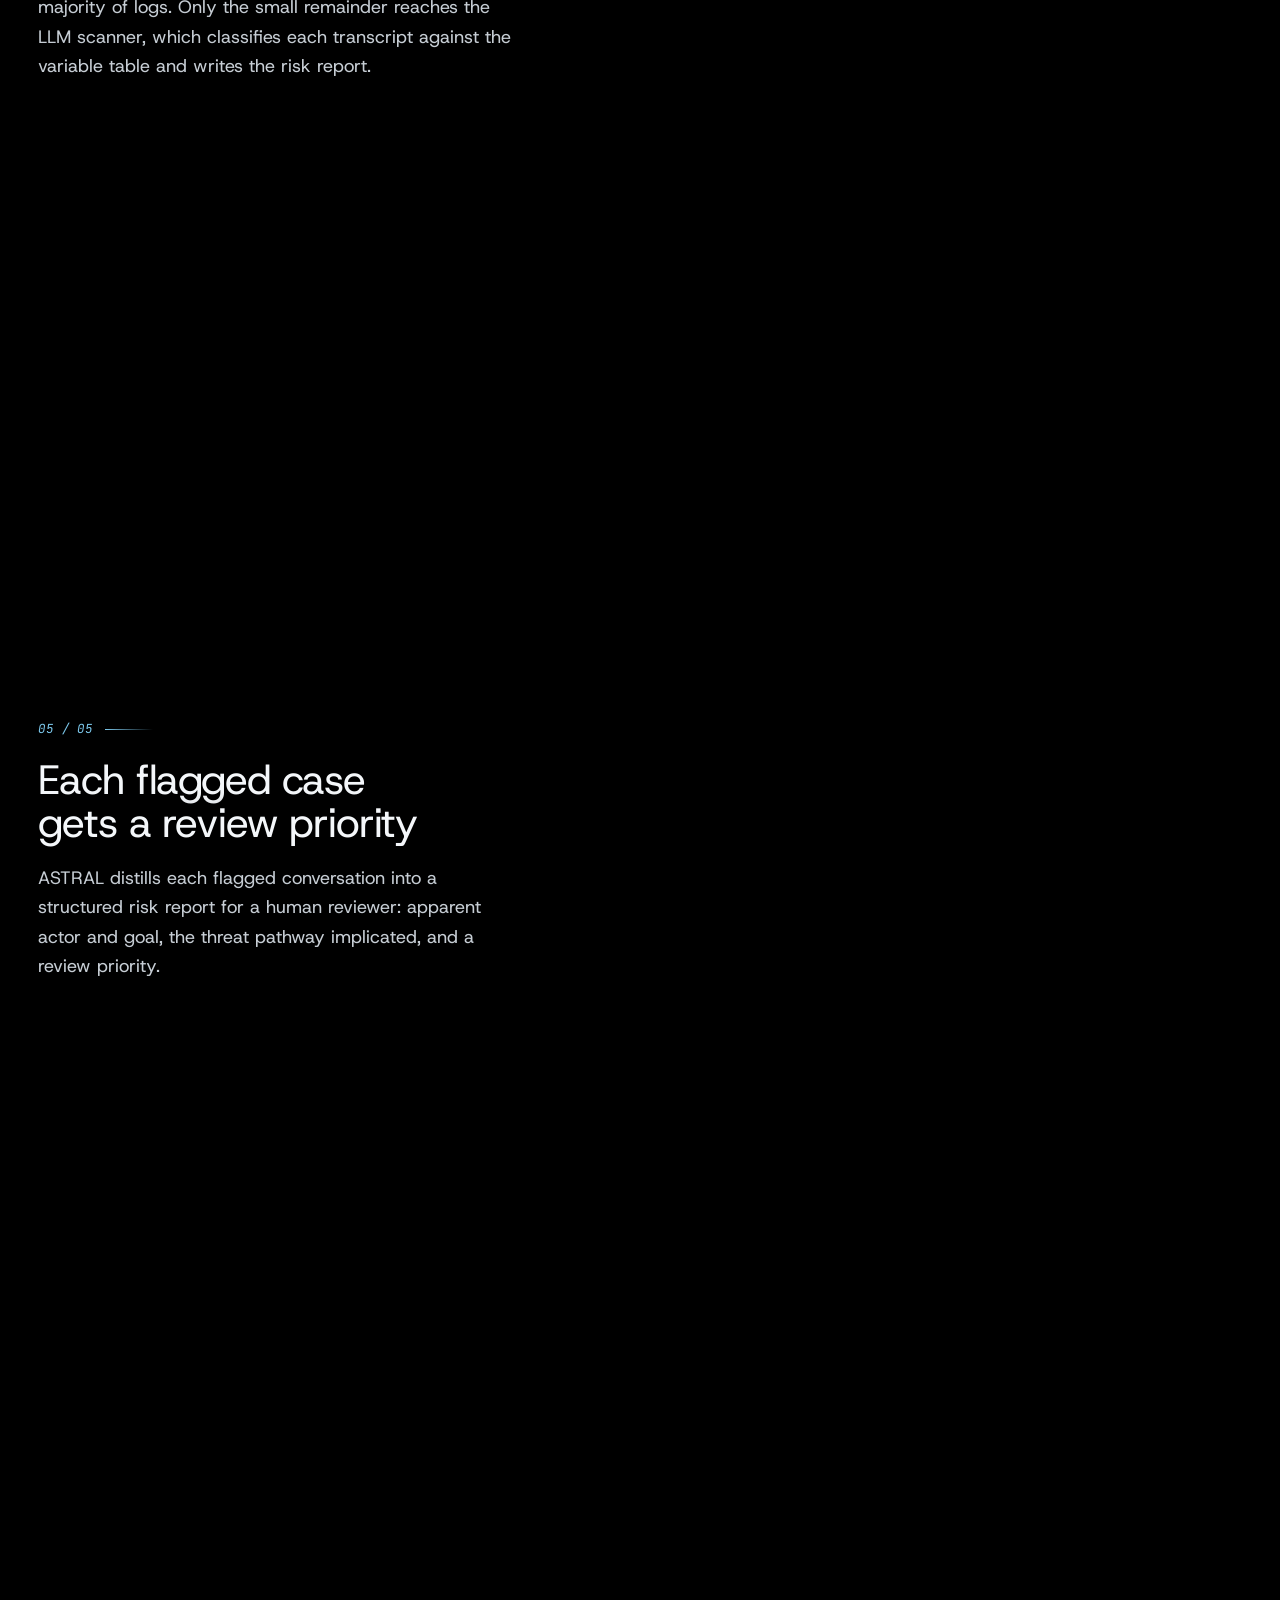
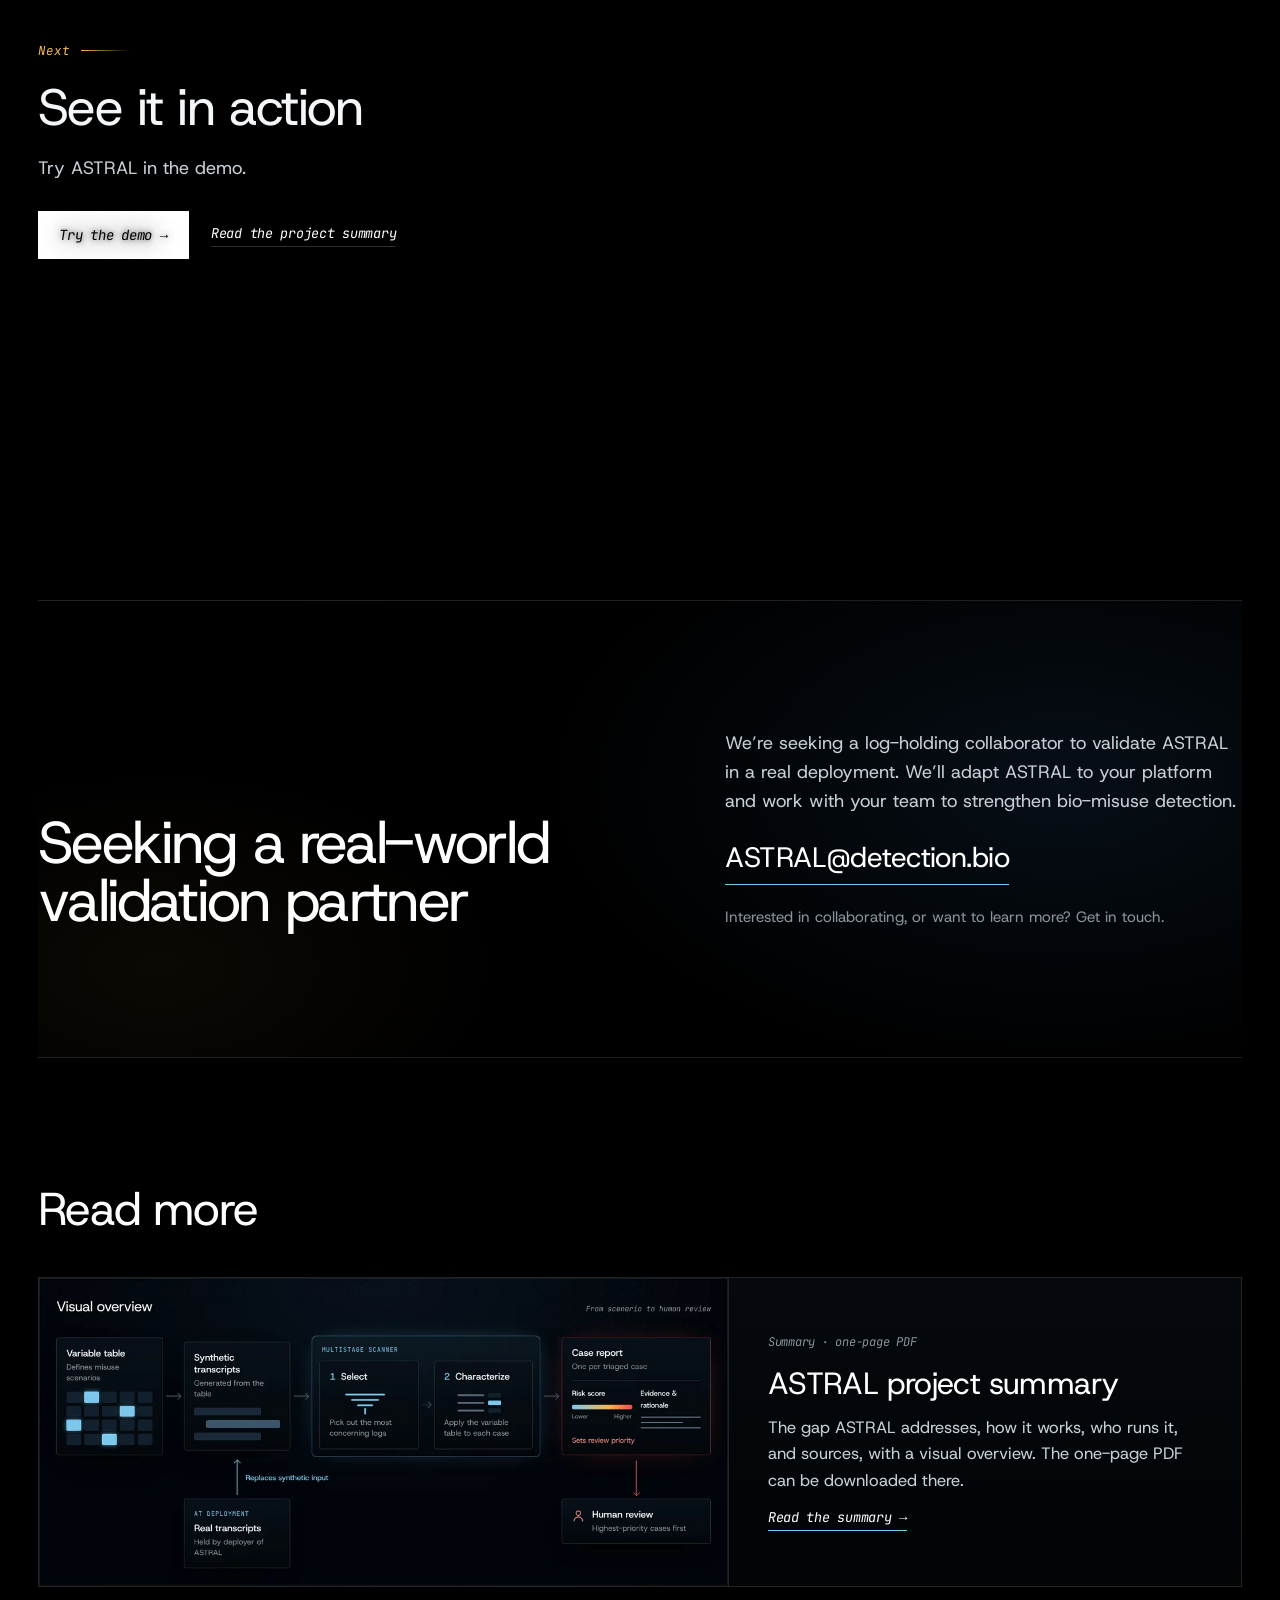
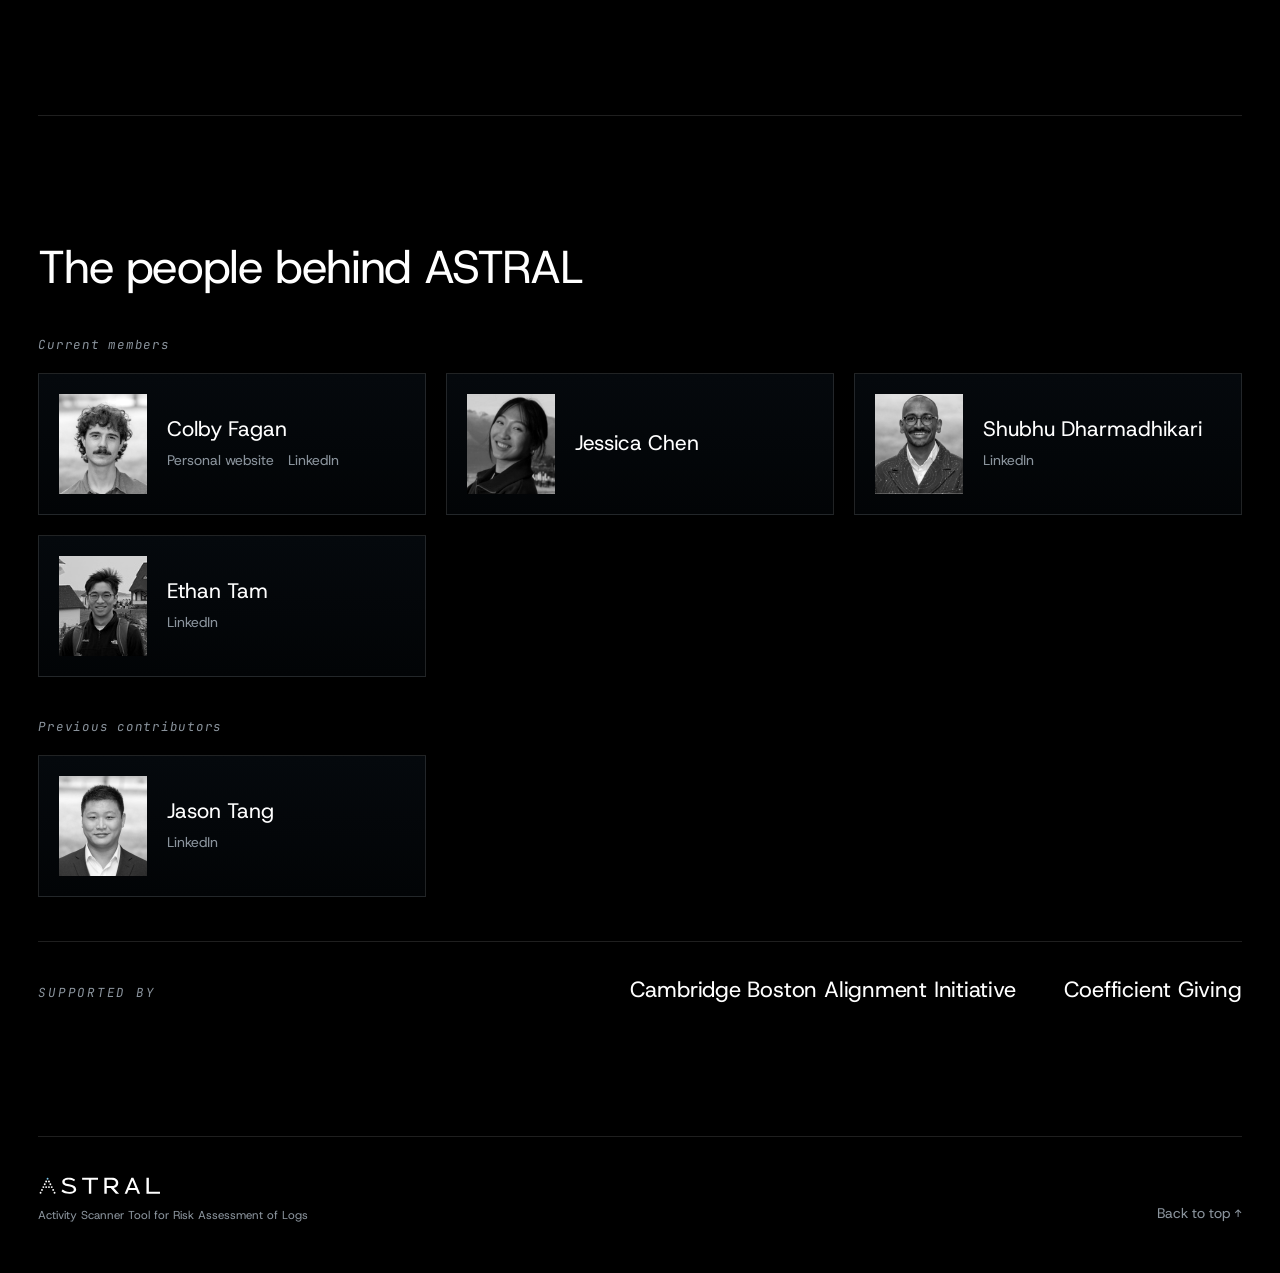
==== commit 38223d4e: "Remove the concluded hackathon promotion from both pages" ====
--- a/docs/index.html
+++ b/docs/index.html
@@ -168,34 +168,10 @@
   .step.hero{min-height:calc(100svh - 62px);justify-content:flex-end;padding-block:0 4svh;text-shadow:0 0 18px #000,0 0 4px #000}
   .step.cta{padding-bottom:16svh}
 }
-
-/* the hackathon: an amber call to action beside the demo */
-.btn.event{border-color:var(--amber);background:rgba(244,184,86,.08)}
-.btn.event:hover{background:rgba(244,184,86,.2)}
-.btn.event.solid{background:var(--amber);border-color:var(--amber);color:#000}
-.btn.event.solid:hover{background:#ffd08a;border-color:#ffd08a}
-@media (max-width:900px){.site-header nav.right{gap:8px;padding:0 12px}.site-header nav.right .btn{padding:7px 10px;font-size:12.5px}.brand .logo{width:112px}.brand{padding:14px 12px 14px 16px}}
-
-/* event banner: the first thing on the page. Fixed above the fixed header on wide screens; at the top of the page on phones. */
-.event-banner{position:fixed;inset:0 0 auto 0;z-index:21;min-height:54px;display:flex;align-items:center;justify-content:center;flex-wrap:wrap;gap:6px 18px;padding:8px var(--gutter);
-  background:linear-gradient(90deg,#f4b856,#ffd59a 50%,#f4b856);color:#000;font-size:15.5px;line-height:1.35;text-decoration:none;text-shadow:none}
-.event-banner b{font-weight:600}
-.event-banner .when{color:#2a1c05}
-.event-banner .go{font-family:var(--mono);font-style:italic;font-size:14px;letter-spacing:-.02em;padding:7px 14px;background:#000;color:#f4b856;white-space:nowrap;transition:background .2s,color .2s}
-.event-banner:hover .go{background:#1a1205;color:#ffd59a}
-.event-banner:focus-visible{outline:2px solid #fff;outline-offset:-4px}
-.event-banner .dot{flex:none;width:8px;height:8px;border-radius:50%;background:#000;box-shadow:0 0 0 0 rgba(0,0,0,.5);animation:ev-pulse 2s ease-out infinite}
-@keyframes ev-pulse{to{box-shadow:0 0 0 8px rgba(0,0,0,0)}}
-@media (prefers-reduced-motion:reduce){.event-banner .dot{animation:none}}
-@media (max-width:1180px){.event-banner .more{display:none}}
-.site-header{top:54px}
-.step.hero{padding-top:150px}
-@media (max-width:900px){.event-banner{position:relative;justify-content:flex-start;padding:10px 16px;font-size:13.5px}.event-banner .when{flex-basis:100%;order:3}.event-banner .go{margin-left:auto}.site-header{top:0}}
 </style>
 </head>
 <body>
 <a class="skip-link" href="#top">Skip to content</a>
-<a class="event-banner" href="https://luma.com/0iufmn6q"><span class="dot" aria-hidden="true"></span><span class="what"><b>CBAI Boston Biosecurity Hackathon</b><span class="more"> with the ASTRAL team</span></span><span class="when">Sun 15 Nov · Harvard Square, Cambridge<span class="more"> · Free · No coding required · $5,000 in prizes</span></span><span class="go">Apply →</span></a>
 <header class="site-header">
   <a class="brand" href="#top" aria-label="ASTRAL home"><svg class="logo" viewBox="0 0 312 64" role="img" aria-label="ASTRAL"><g transform="translate(1.46,10.17) scale(0.704)"><circle class="logo-apex" cx="32" cy="6" r="3.4"/><g class="logo-dots"><circle cx="27" cy="16" r="3.4"/><circle cx="37" cy="16" r="3.4"/><circle cx="22" cy="26" r="3.4"/><circle cx="42" cy="26" r="3.4"/><circle cx="17" cy="36" r="3.4"/><circle cx="27" cy="36" r="3.4"/><circle cx="37" cy="36" r="3.4"/><circle cx="47" cy="36" r="3.4"/><circle cx="12" cy="46" r="3.4"/><circle cx="52" cy="46" r="3.4"/><circle cx="7" cy="56" r="3.4"/><circle cx="57" cy="56" r="3.4"/></g></g><g class="logo-type"><g transform="translate(58,9)"><path d="M35 6C30 2 25 1 19 1 9 1 3 6 3 13c0 7 5 10 15 12l4 1c7 2 10 4 10 8 0 5-4 7-11 7-7 0-12-3-17-7l-3 5c5 5 12 7 20 7 10 0 17-5 17-12 0-8-5-11-15-14l-5-1c-7-2-9-3-9-7 0-4 4-6 10-6 5 0 10 2 14 5Z" transform="translate(0,2.11) scale(1,.889)"/></g><g transform="translate(111,9)"><path d="M0 3h40v5H23v35h-6V8H0Z"/></g><g transform="translate(164,9)"><path fill-rule="evenodd" d="M3 3h18c11 0 17 5 17 13 0 6-4 11-11 13l13 14h-8L19 29H9v14H3Zm6 5v16h12c7 0 11-3 11-8s-4-8-11-8Z"/></g><g transform="translate(217,9)"><path d="M1 43 18 3h5l17 40h-6L20.5 10 7 43Z M10 29h21v5H10Z"/></g><g transform="translate(270,9)"><path d="M3 3h6v35h28v5H3Z"/></g></g></svg></a>
   <nav class="i"><a href="#top">Overview</a><a href="summary.html">Summary</a><a href="#team">Team</a></nav>
@@ -211,7 +187,7 @@
       <p class="kicker i">Cambridge Boston Alignment Initiative (CBAI) AI×Biosecurity Fellowship</p>
       <h1><em>Biological misuse</em> detection for AI chat logs</h1>
       <p class="body">ASTRAL scans an organization’s own AI transcripts for biological misuse, returning a risk score and threat characterization that helps any team, experts and nonexperts alike, cut through log volume and check what may be a real threat.</p>
-      <div class="actions"><a class="btn solid lg i" href="demo/">Try the demo →</a><a class="btn event solid lg i" href="https://luma.com/0iufmn6q">Apply for the hackathon →</a><a class="link i" href="#contact">Collaborate with us</a></div>
+      <div class="actions"><a class="btn solid lg i" href="demo/">Try the demo →</a><a class="btn lg i" href="#contact">Collaborate with us</a></div>
       <p class="cue i"><span></span>Scroll to see how it works</p>
     </section>
     <section class="step" data-stage="1">
@@ -237,8 +213,8 @@
     <section class="step cta" data-stage="4" aria-labelledby="demo-title">
       <p class="count i">Next</p>
       <h2 id="demo-title">See it in action</h2>
-      <p class="body">Try ASTRAL in the demo, or test AI models yourself at the CBAI Boston Biosecurity Hackathon on 15 November.</p>
-      <div class="actions"><a class="btn solid lg i" href="demo/">Try the demo →</a><a class="btn event solid lg i" href="https://luma.com/0iufmn6q">Apply for the hackathon →</a><a class="link i" href="summary.html">Read the project summary</a></div>
+      <p class="body">Try ASTRAL in the demo.</p>
+      <div class="actions"><a class="btn solid lg i" href="demo/">Try the demo →</a><a class="link i" href="summary.html">Read the project summary</a></div>
     </section>
     </div>
   </div>
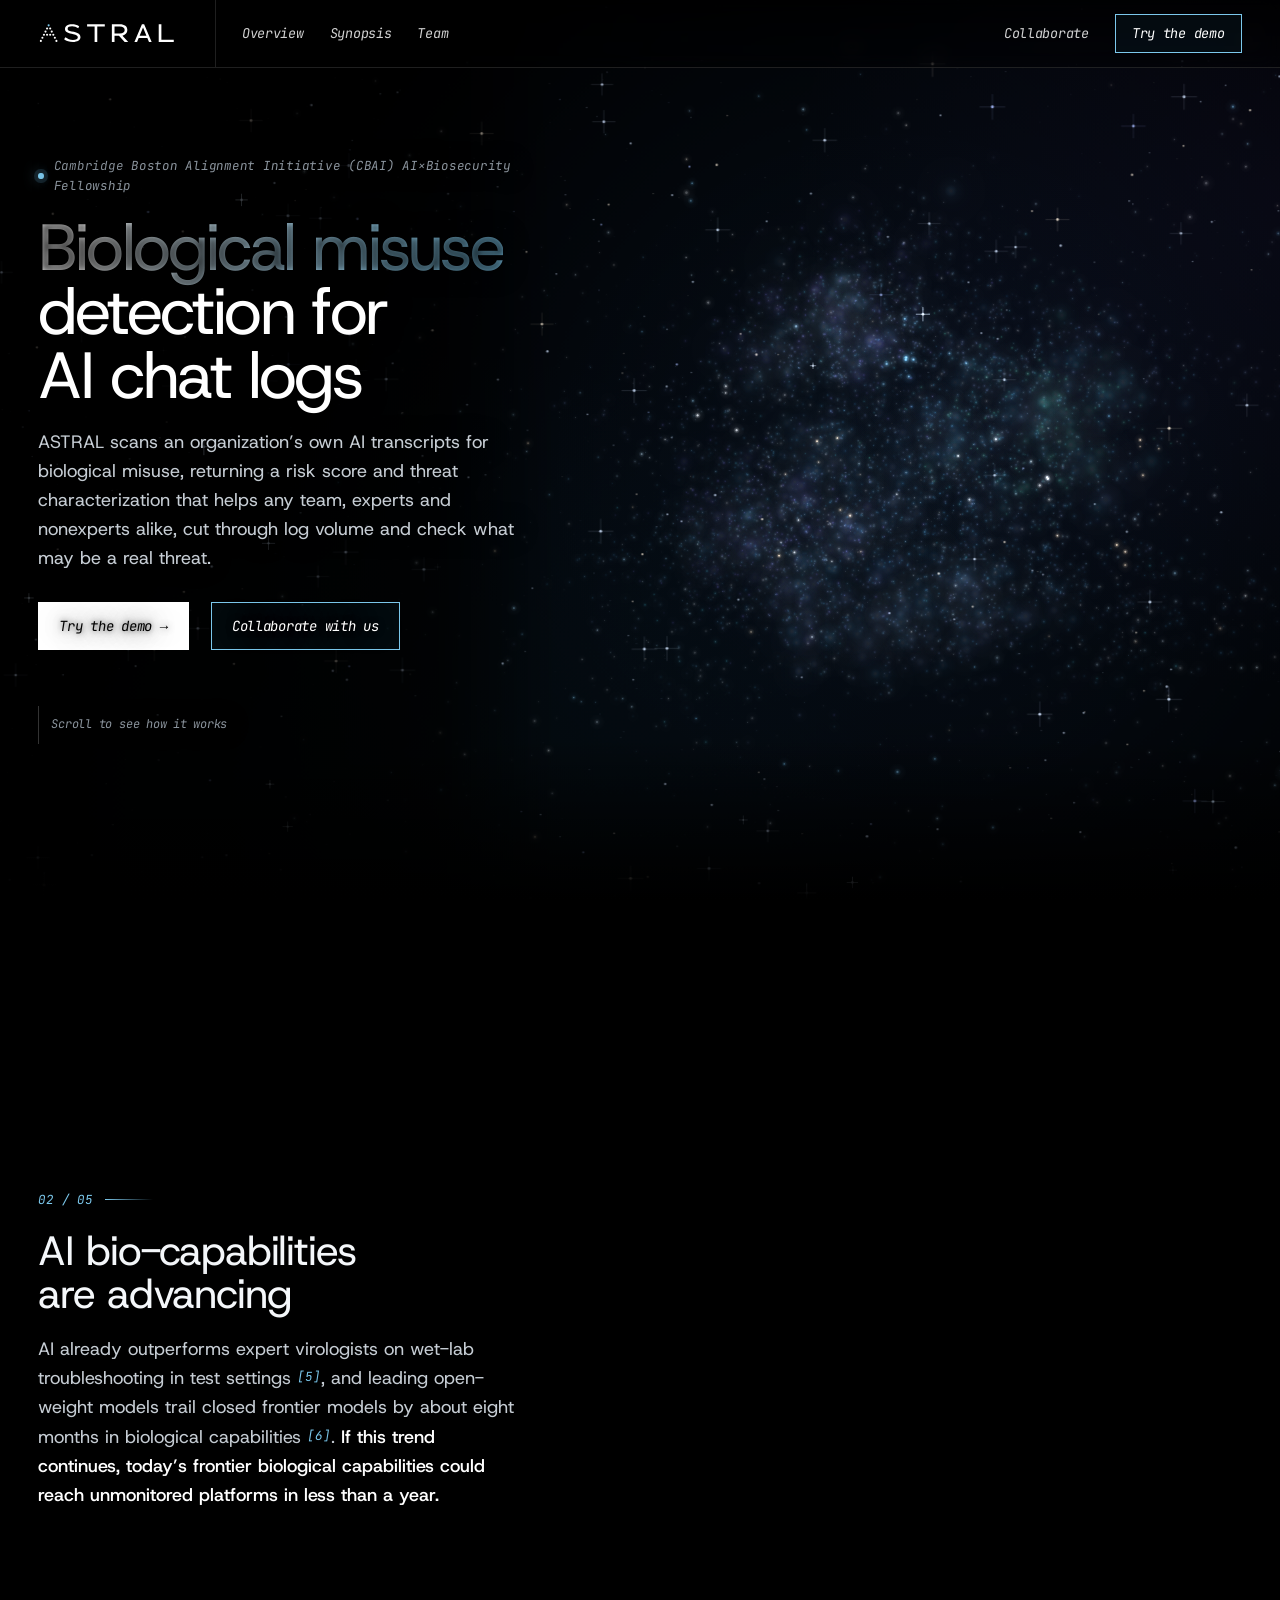
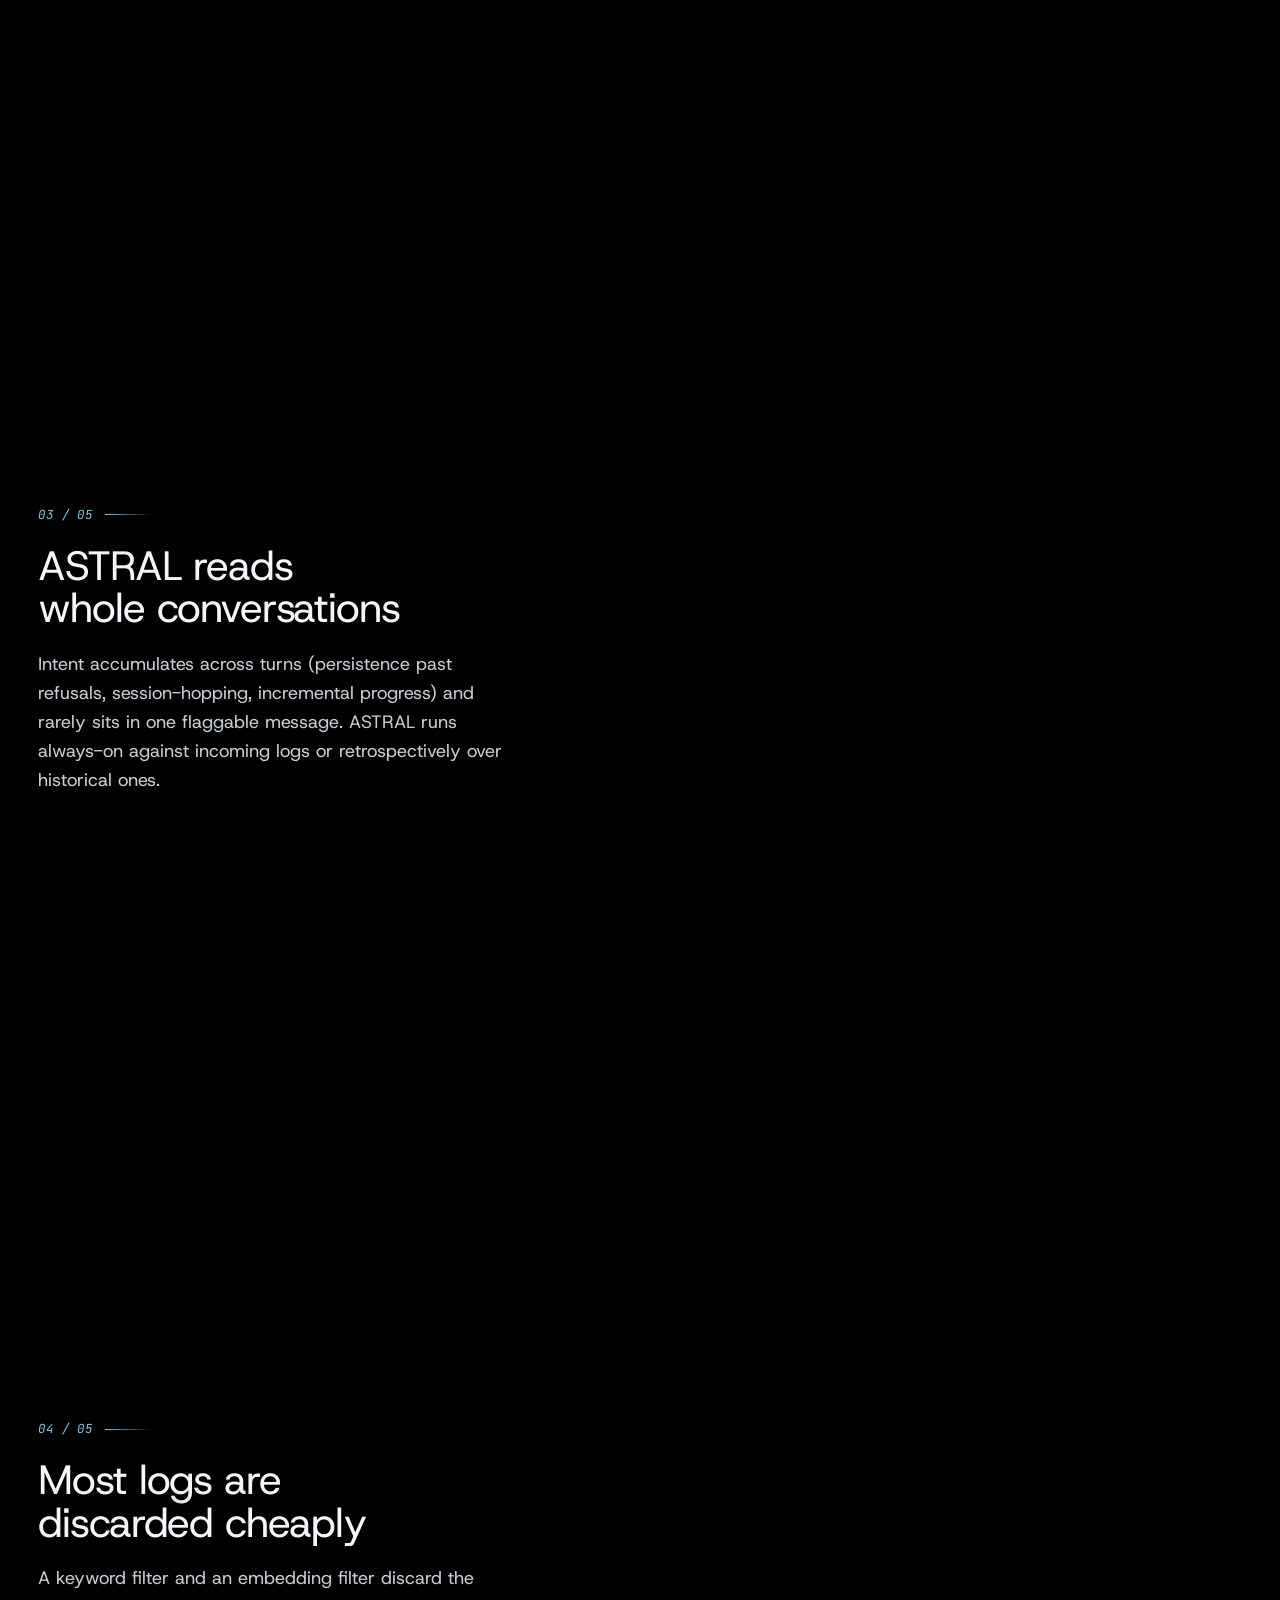
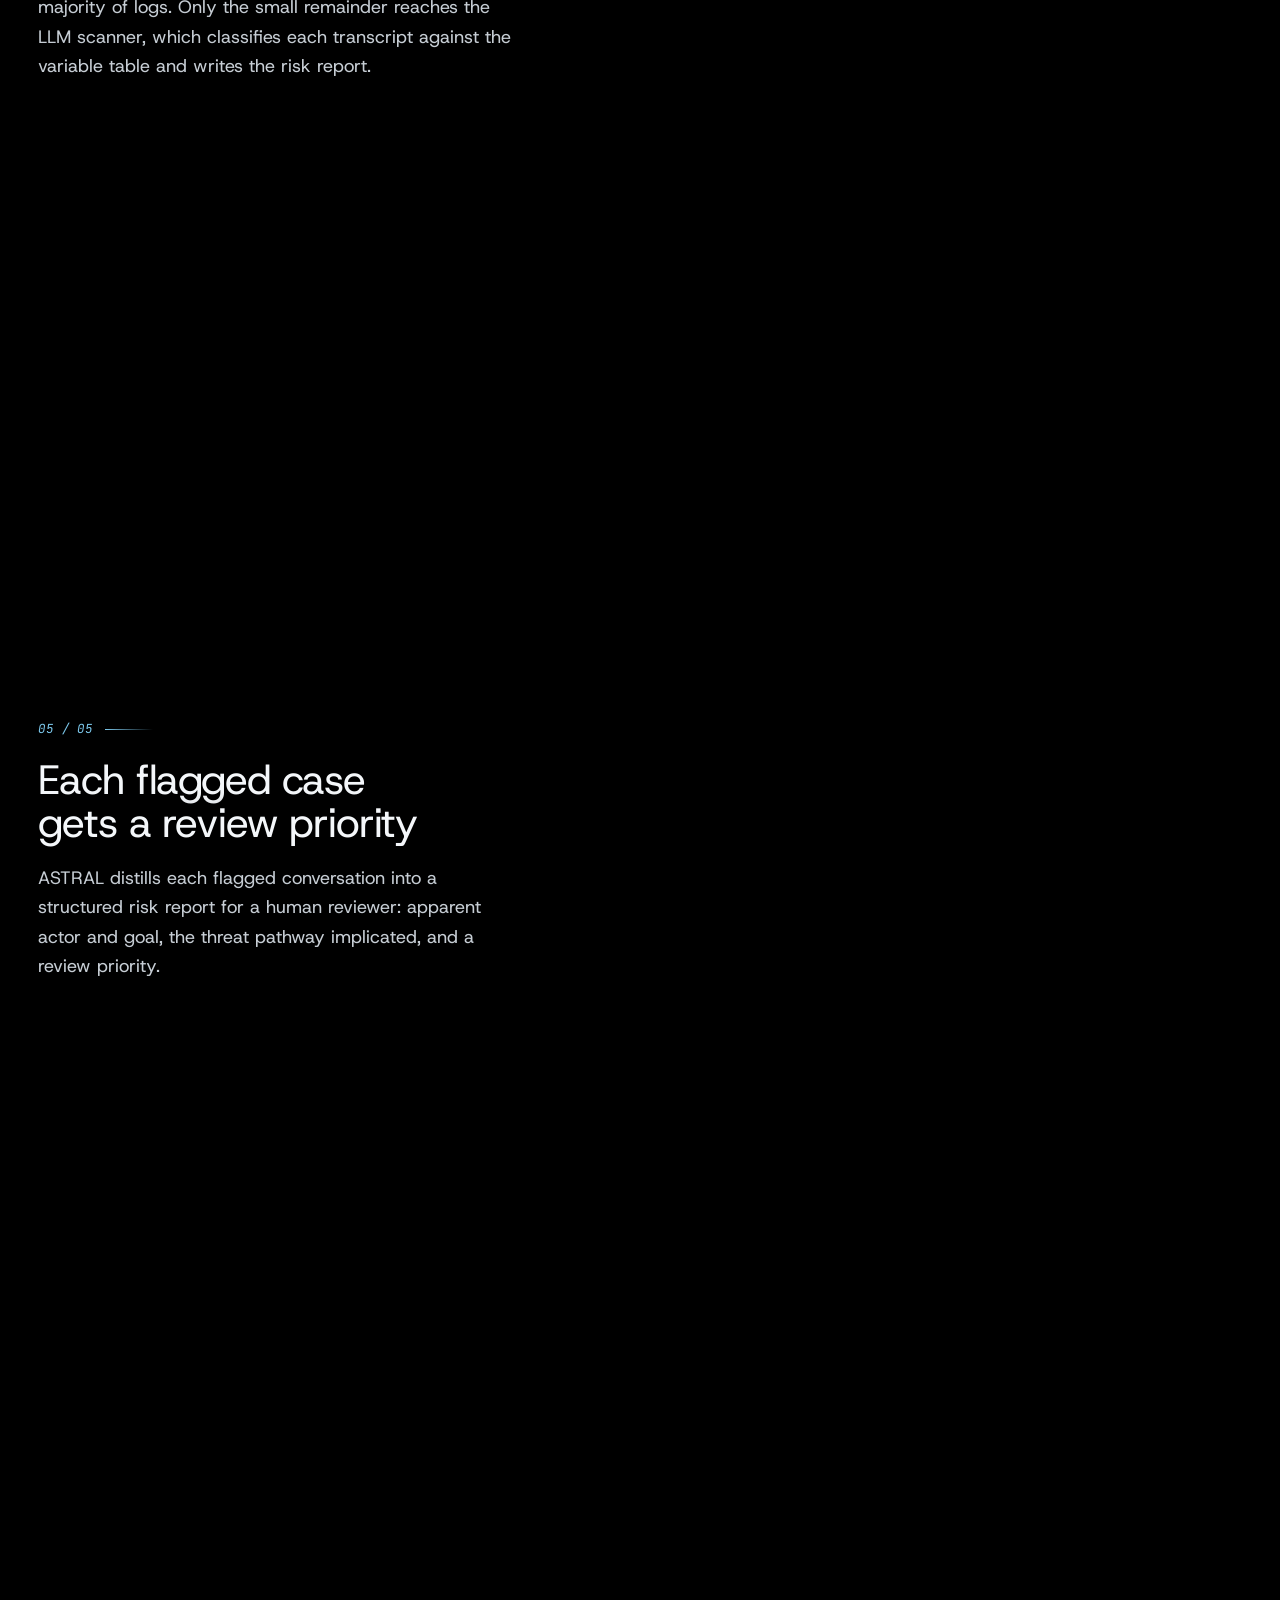
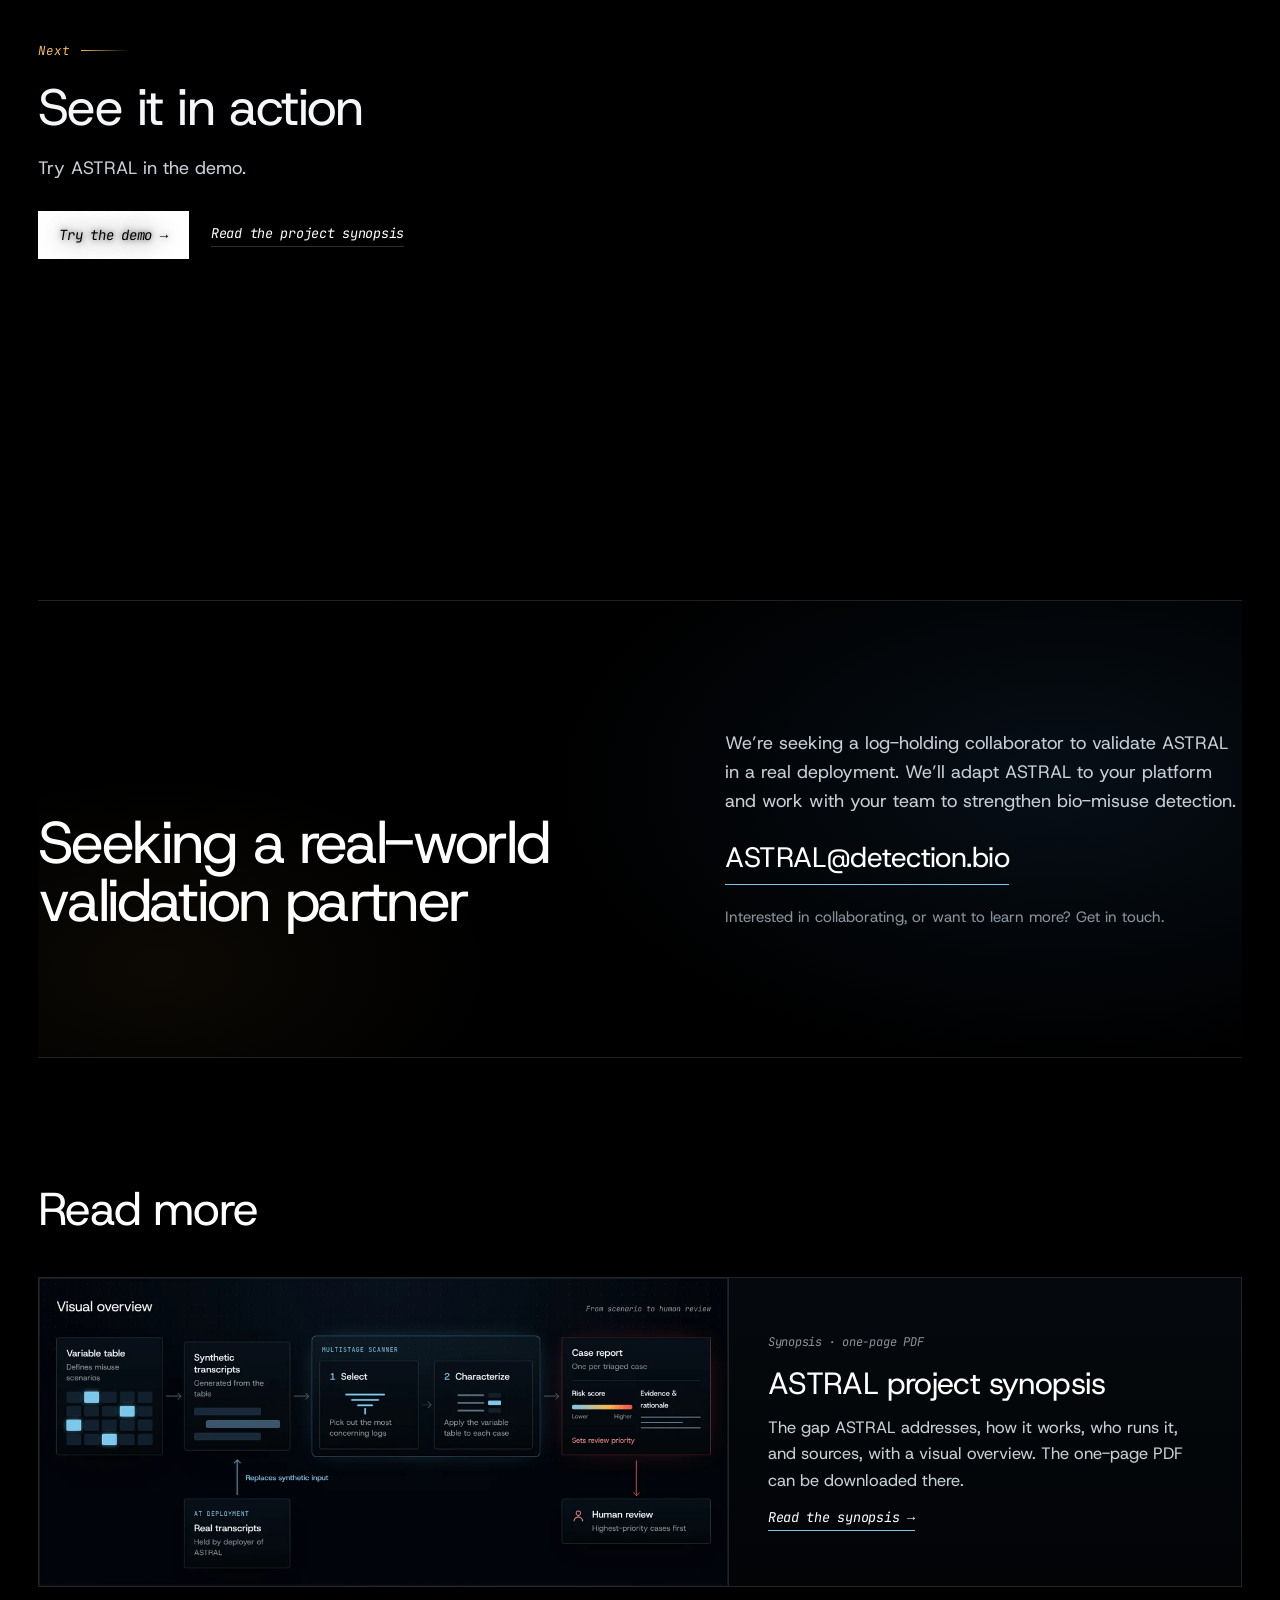
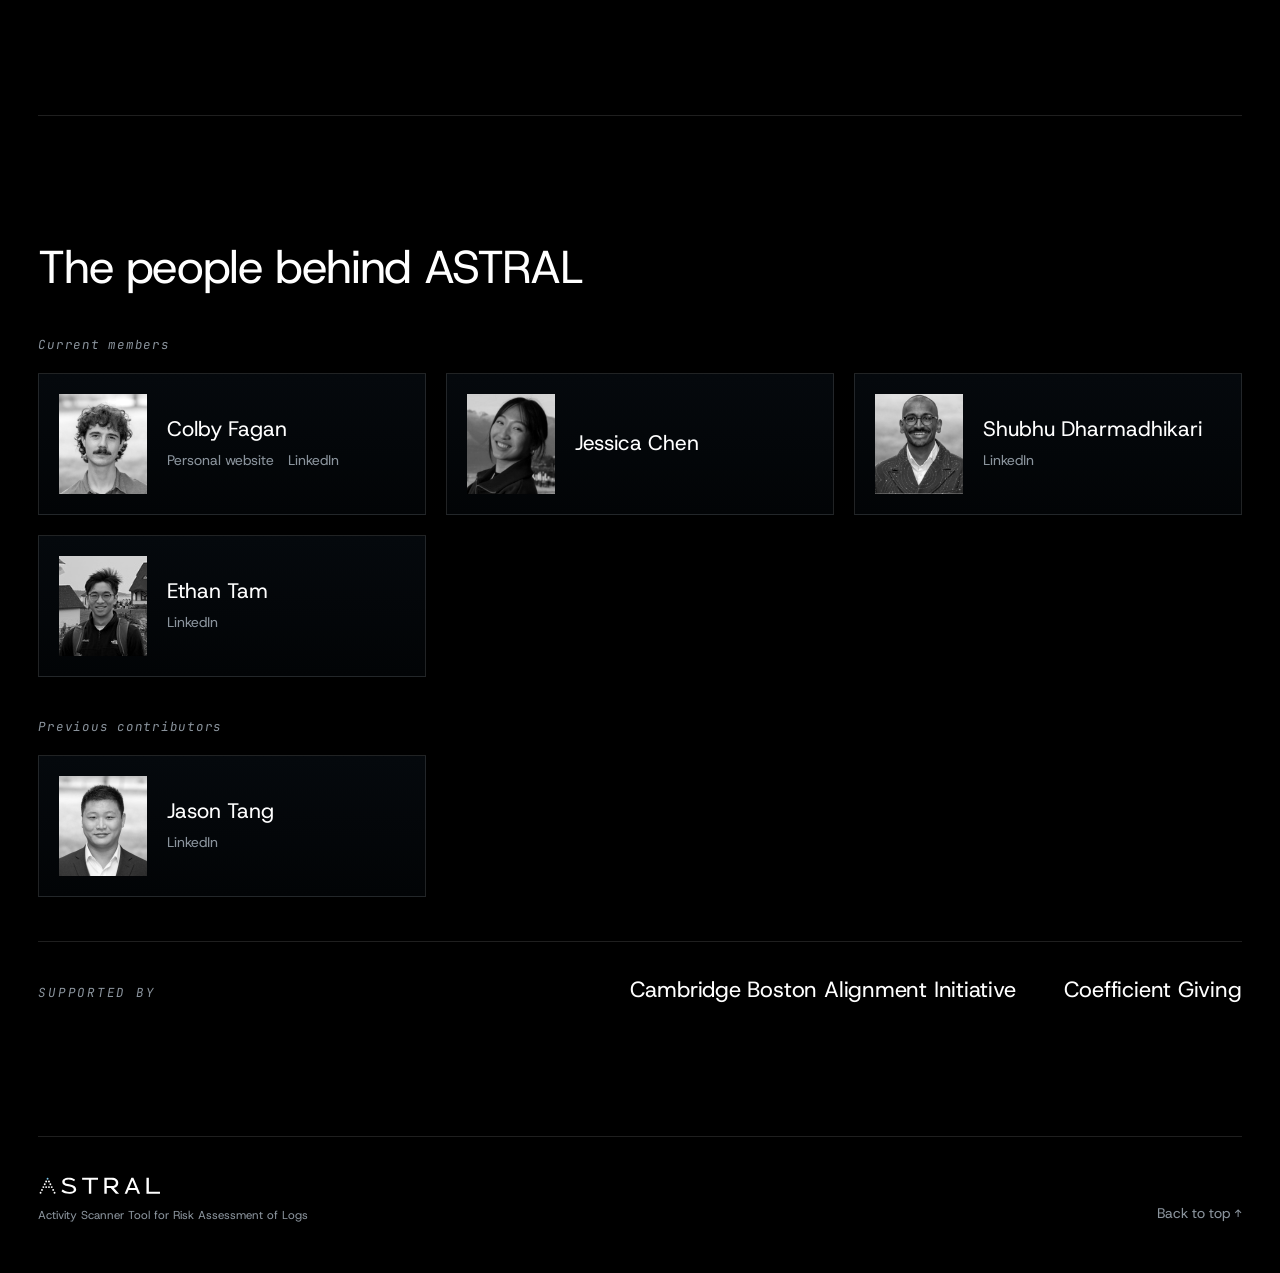
==== commit 69485cfd: "Rename the project summary page to synopsis at /synopsis summary.html redirects to /synopsis so exis" ====
--- a/docs/index.html
+++ b/docs/index.html
@@ -174,7 +174,7 @@
 <a class="skip-link" href="#top">Skip to content</a>
 <header class="site-header">
   <a class="brand" href="#top" aria-label="ASTRAL home"><svg class="logo" viewBox="0 0 312 64" role="img" aria-label="ASTRAL"><g transform="translate(1.46,10.17) scale(0.704)"><circle class="logo-apex" cx="32" cy="6" r="3.4"/><g class="logo-dots"><circle cx="27" cy="16" r="3.4"/><circle cx="37" cy="16" r="3.4"/><circle cx="22" cy="26" r="3.4"/><circle cx="42" cy="26" r="3.4"/><circle cx="17" cy="36" r="3.4"/><circle cx="27" cy="36" r="3.4"/><circle cx="37" cy="36" r="3.4"/><circle cx="47" cy="36" r="3.4"/><circle cx="12" cy="46" r="3.4"/><circle cx="52" cy="46" r="3.4"/><circle cx="7" cy="56" r="3.4"/><circle cx="57" cy="56" r="3.4"/></g></g><g class="logo-type"><g transform="translate(58,9)"><path d="M35 6C30 2 25 1 19 1 9 1 3 6 3 13c0 7 5 10 15 12l4 1c7 2 10 4 10 8 0 5-4 7-11 7-7 0-12-3-17-7l-3 5c5 5 12 7 20 7 10 0 17-5 17-12 0-8-5-11-15-14l-5-1c-7-2-9-3-9-7 0-4 4-6 10-6 5 0 10 2 14 5Z" transform="translate(0,2.11) scale(1,.889)"/></g><g transform="translate(111,9)"><path d="M0 3h40v5H23v35h-6V8H0Z"/></g><g transform="translate(164,9)"><path fill-rule="evenodd" d="M3 3h18c11 0 17 5 17 13 0 6-4 11-11 13l13 14h-8L19 29H9v14H3Zm6 5v16h12c7 0 11-3 11-8s-4-8-11-8Z"/></g><g transform="translate(217,9)"><path d="M1 43 18 3h5l17 40h-6L20.5 10 7 43Z M10 29h21v5H10Z"/></g><g transform="translate(270,9)"><path d="M3 3h6v35h28v5H3Z"/></g></g></svg></a>
-  <nav class="i"><a href="#top">Overview</a><a href="summary.html">Summary</a><a href="#team">Team</a></nav>
+  <nav class="i"><a href="#top">Overview</a><a href="synopsis">Synopsis</a><a href="#team">Team</a></nav>
   <nav class="i right"><a href="#contact">Collaborate</a><a class="btn" href="demo/">Try the demo</a></nav>
 </header>
 <main id="top">
@@ -214,7 +214,7 @@
       <p class="count i">Next</p>
       <h2 id="demo-title">See it in action</h2>
       <p class="body">Try ASTRAL in the demo.</p>
-      <div class="actions"><a class="btn solid lg i" href="demo/">Try the demo →</a><a class="link i" href="summary.html">Read the project summary</a></div>
+      <div class="actions"><a class="btn solid lg i" href="demo/">Try the demo →</a><a class="link i" href="synopsis">Read the project synopsis</a></div>
     </section>
     </div>
   </div>
@@ -229,13 +229,13 @@
 
   <section class="section" id="read-more" aria-labelledby="read-title">
     <div class="section-head"><div><h2 id="read-title">Read more</h2></div></div>
-    <a class="summary-card" href="summary.html">
-      <span class="shot"><img src="assets/summary-preview.webp" width="1200" height="430" alt="Preview of the visual overview on the project summary page" loading="lazy" decoding="async"></span>
+    <a class="summary-card" href="synopsis">
+      <span class="shot"><img src="assets/summary-preview.webp" width="1200" height="430" alt="Preview of the visual overview on the project synopsis page" loading="lazy" decoding="async"></span>
       <span class="txt">
-        <span class="meta i">Summary · one-page PDF</span>
-        <span class="h">ASTRAL project summary</span>
+        <span class="meta i">Synopsis · one-page PDF</span>
+        <span class="h">ASTRAL project synopsis</span>
         <span class="p">The gap ASTRAL addresses, how it works, who runs it, and sources, with a visual overview. The one-page PDF can be downloaded there.</span>
-        <span class="go i">Read the summary →</span>
+        <span class="go i">Read the synopsis →</span>
       </span>
     </a>
   </section>
